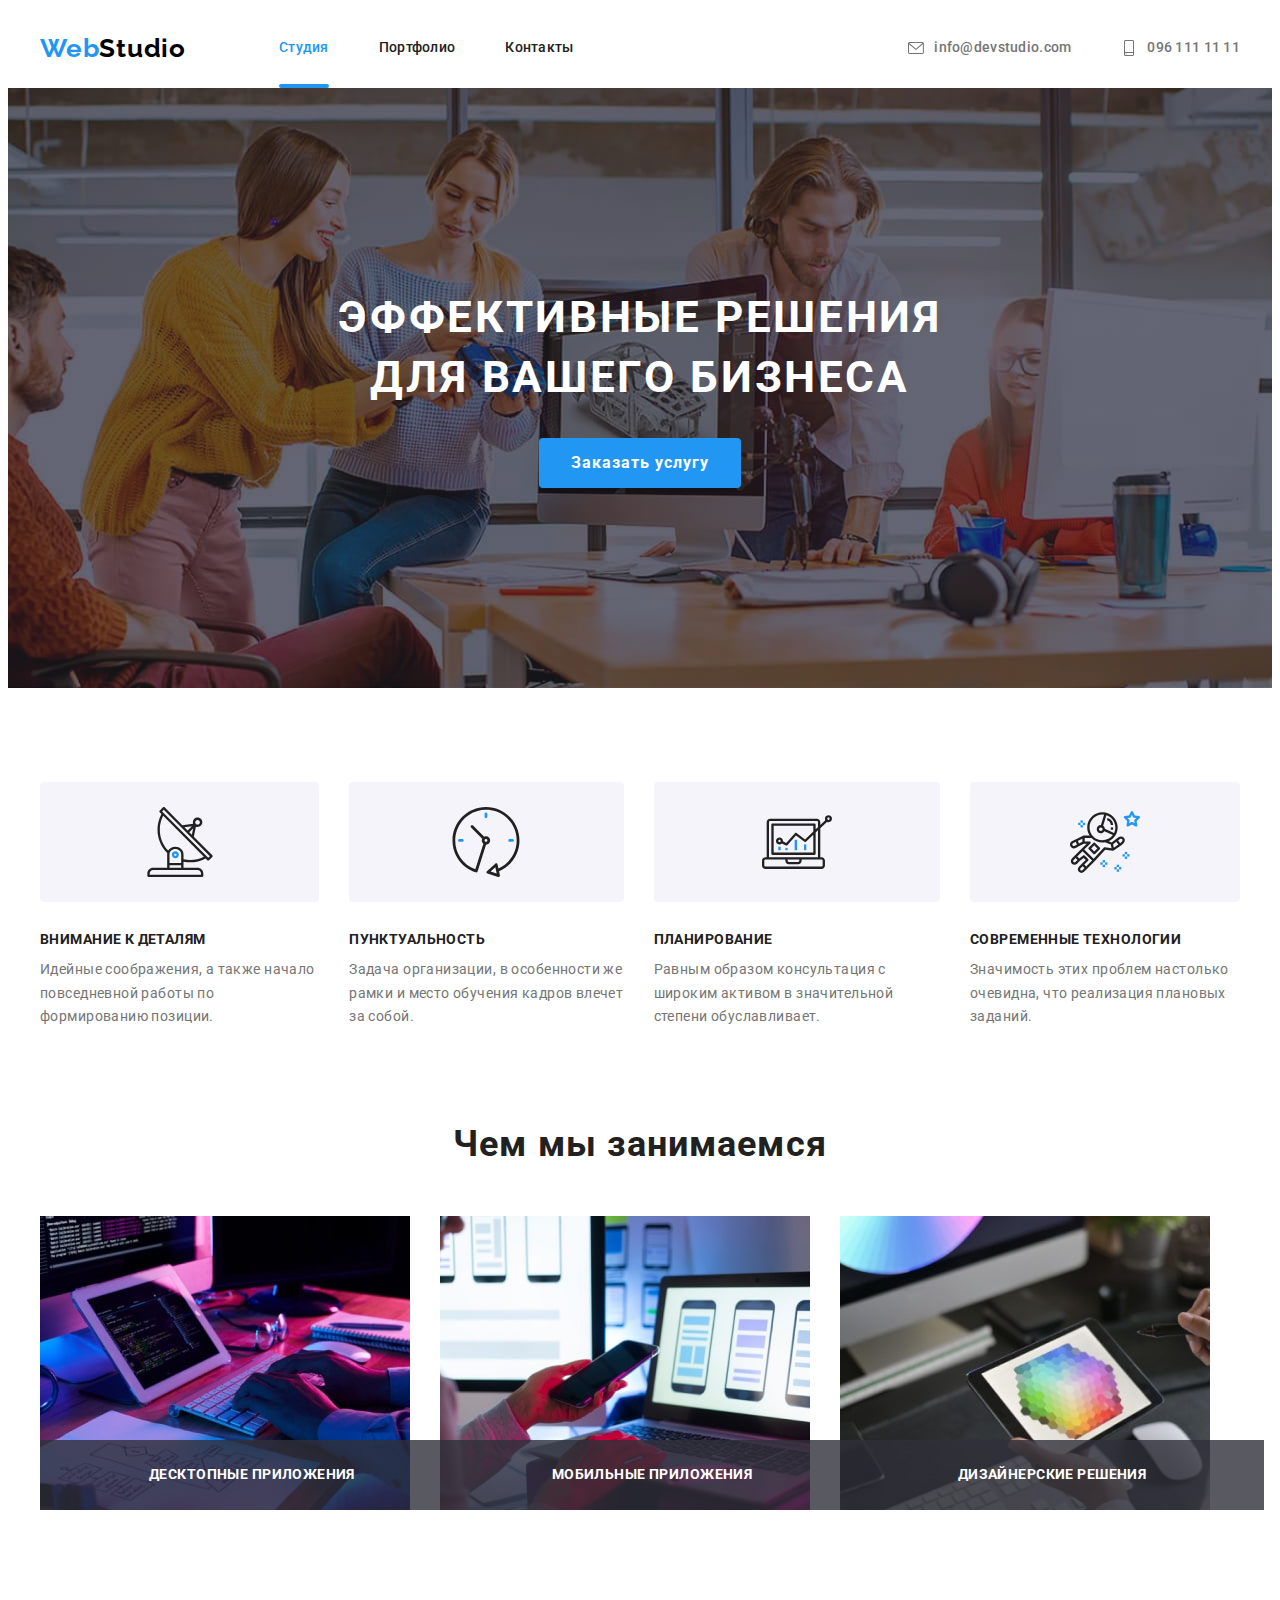
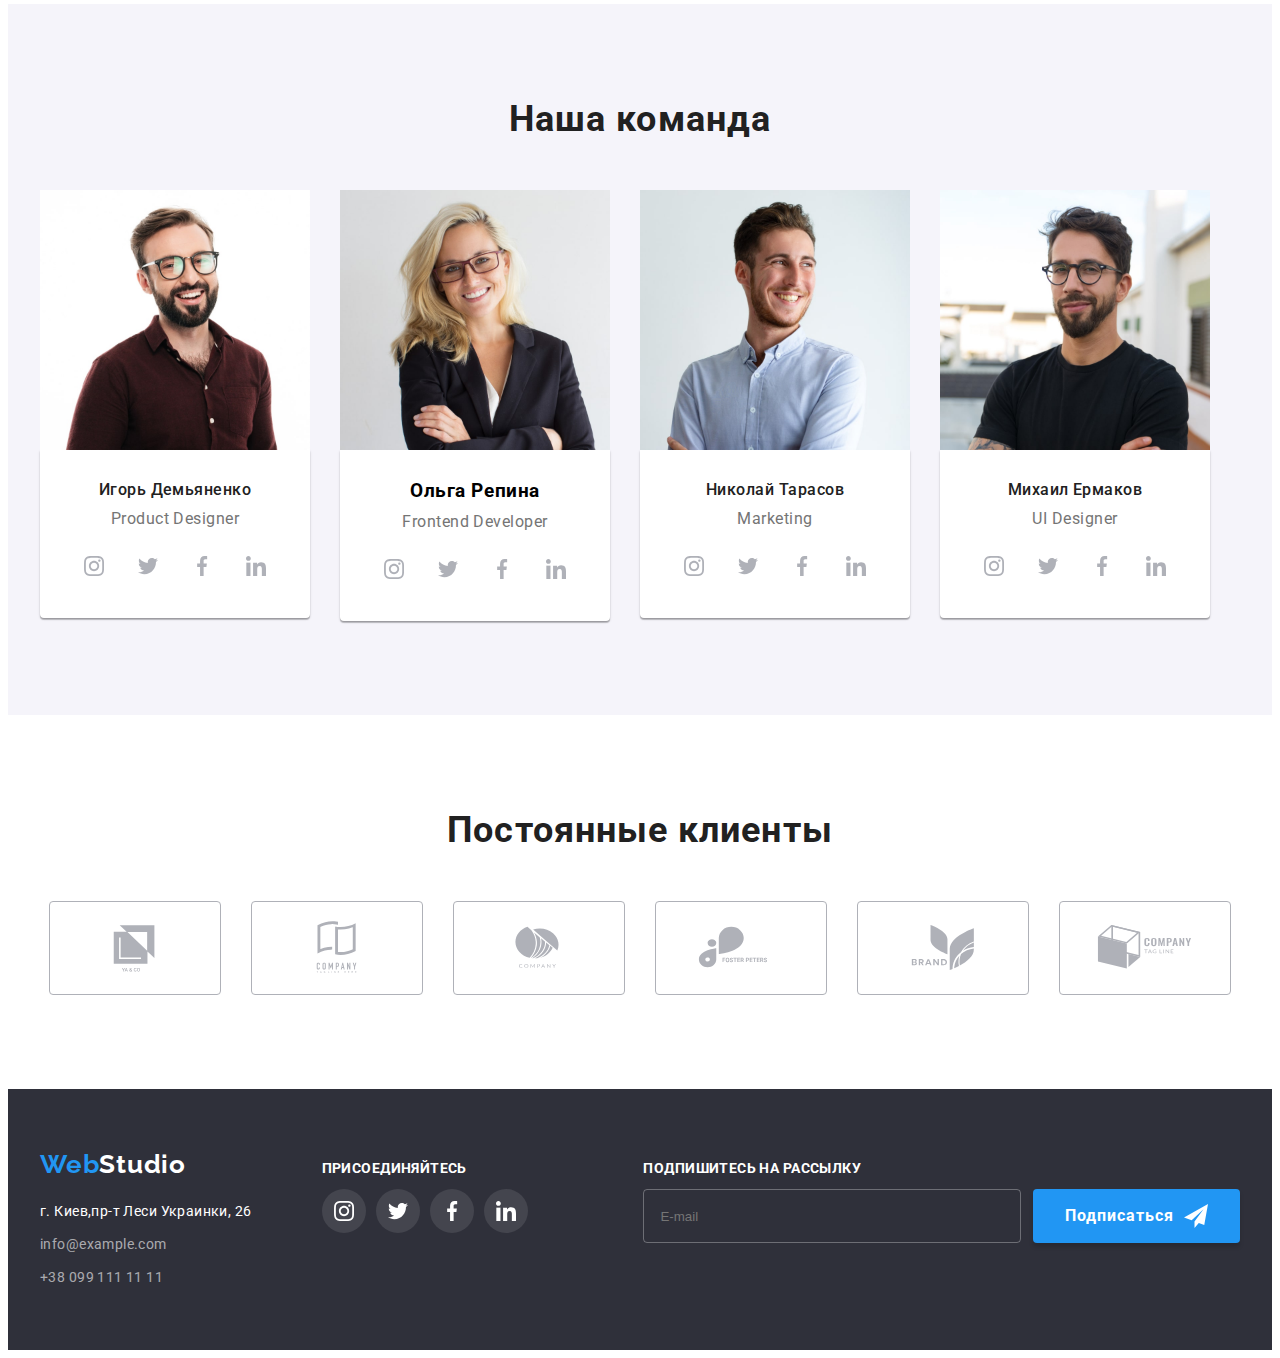
==== index.html @ 8a1fe06c "dz-07-finish" ====
<!DOCTYPE html>
<html lang="ru">

<head>
    <meta charset="UTF-8" />
    <meta http-equiv="X-UA-Compatible" content="IE=edge" />
    <meta name="viewport" content="width=device-width, initial-scale=1.0" />
    <title>Студия</title>
    <link rel="preconnect" href="https://fonts.googleapis.com">
    <link rel="preconnect" href="https://fonts.gstatic.com" crossorigin>
    <link
        href="https://fonts.googleapis.com/css2?family=Raleway:wght@700&family=Roboto:wght@400;500;700;900&display=swap"
        rel="stylesheet">
    <link rel="stylesheet" href="https://cdnjs.cloudflare.com/ajax/libs/modern-normalize/1.1.0/modern-normalize.min.css"
        integrity="sha512-wpPYUAdjBVSE4KJnH1VR1HeZfpl1ub8YT/NKx4PuQ5NmX2tKuGu6U/JRp5y+Y8XG2tV+wKQpNHVUX03MfMFn9Q=="
        crossorigin="anonymous" referrerpolicy="no-referrer" />
    <link rel="stylesheet" href="./css/styles.css">
    <link rel="stylesheet" href="./css/main.min.css">

</head>

<body>
    <header class="header">
        <div class="container header-container">
            <a class="logo link" href="WebStudio"> <span class="logo-web">Web</span><span
                    class="logo-black">Studio</span></a>
            <nav class="nav">
                <ul class="site-nav list">
                    <li class="site-nav__item"><a href="./index.html" class="site-nav__link link current">Студия</a>
                    </li>
                    <li class="site-nav__item"><a href="./portfolio.html" class="site-nav__link link">Портфолио</a></li>
                    <li class="site-nav__item"><a href="" class="site-nav__link link">Контакты</a></li>
                </ul>
            </nav>
            <ul class="header-contacts list">
                <li class="header-contact"><a class="header-contact__link link" href="mailto:info@devstudio.com">
                        <svg class="contact__icon" width="16" height="16">
                            <use href="./images/icons.svg#icon-envelope"></use>
                        </svg>info@devstudio.com
                    </a></li>
                <li class="header-contact"><a class="header-contact__link link" href="tel:+380961111111">
                        <svg class="contact__icon" width="16" height="16">
                            <use href="./images/icons.svg#icon-smartphone"></use>
                        </svg>096 111 11
                        11</a></li>
            </ul>
        </div>
    </header>
    <main>
        <section class=" main-section">
            <div class="container container-hero">
                <h1 class="main">Эффективные решения для вашего бизнеса</h1>
                <button class="primary-btn" type="button" data-modal-open>Заказать услугу</button>
            </div>
        </section>
        <section class="section special">
            <div class="container special-our">
                <h2 class="visually-hidden">Особенности</h2>
                <ul class="special-list list">
                    <li class="special-item picture-item">
                        <div class="pictures">
                            <svg class="special-icon" width="70" height="70">
                                <use href="./images/icons.svg#icon-antenna"></use>
                            </svg>
                        </div>
                        <h3 class="special-title">Внимание к деталям</h3>
                        <p class="special-text">Идейные соображения, а также начало повседневной
                            работы по формированию
                            позиции.</p>
                    </li>
                    <li class="special-item picture-item">
                        <div class="pictures">
                            <svg class="special-icon" width="70" height="70">
                                <use href="./images/icons.svg#icon-clock"></use>
                            </svg>
                        </div>
                        <h3 class="special-title">Пунктуальность</h3>
                        <p class="special-text">Задача организации, в особенности же рамки и
                            место обучения кадров
                            влечет за
                            собой.</p>
                    </li>
                    <li class="special-item picture-item">
                        <div class="pictures">
                            <svg class="special-icon" width="70" height="70">
                                <use href="./images/icons.svg#icon-diagram"></use>
                            </svg>
                        </div>
                        <h3 class="special-title">Планирование</h3>
                        <p class="special-text">Равным образом консультация с широким активом в
                            значительной степени
                            обуславливает.</p>
                    </li>
                    <li class="special-item picture-item">
                        <div class="pictures">
                            <svg class="special-icon" width="70" height="70">
                                <use href="./images/icons.svg#icon-astronaut"></use>
                            </svg>
                        </div>
                        <h3 class="special-title picture-item">Современные технологии</h3>
                        <p class="special-text">Значимость этих проблем настолько очевидна, что
                            реализация плановых
                            заданий.
                        </p>
                    </li>
                </ul>
            </div>
        </section>
        <section class="section section-work">
            <div class="container">
                <h2 class="section-title">Чем мы занимаемся</h2>
                <ul class="works list">
                    <li class="works__item">
                        <img src="./images/what-are-we-doing-1-min.jpg" alt="руки на клавиатуре" width="370">
                        <div class="works__container-work-example">
                            <h3 class="works__work-example">десктопные приложения</h3>
                        </div>
                    </li>
                    <li class="works__item">
                        <img src="./images/what-are-we-doing-2-min.jpg" alt="в руках мобильный телефон" width="370">
                        <div class="works__container-work-example">
                            <h3 class="works__work-example">мобильные приложения</h3>
                        </div>
                    </li>
                    <li class="works__item">
                        <img src="./images/what-are-we-doing-3-min.jpg" alt="в руках планшет" width="370">
                        <div class="works__container-work-example">
                            <h3 class="works__work-example">дизайнерские решения</h3>
                        </div>
                    </li>
                </ul>
            </div>
        </section>
        <section class="section team">
            <div class="container">
                <h2 class="team-title section-title">Наша команда</h2>
                <ul class="teams list">
                    <li class="teams__item"><img src="./images/img-min-1.jpg" alt="мужчина в коричневой рубашке"
                            width="270">
                        <div class="teammate">
                            <h3 class="teammate__name general-styles">Игорь Демьяненко</h3>
                            <p class="teammate__position general-styles">Product Designer</p>
                            <ul class="social-list list">
                                <li class="social-list__item">
                                    <a href="" class="social-list__link">
                                        <svg class="social-list__icon" width="20" height="20">
                                            <use href="./images/icons.svg#icon-instagram"></use>
                                        </svg>
                                    </a>
                                </li>
                                <li class="social-list__item">
                                    <a href="" class="social-list__link"><svg class="social-list__icon" width="20"
                                            height="20">
                                            <use href="./images/icons.svg#icon-twitter"></use>
                                        </svg></a>
                                </li>
                                <li class="social-list__item">
                                    <a href="" class="social-list__link"><svg class="social-list__icon" width="20"
                                            height="20">
                                            <use href="./images/icons.svg#icon-facebook"></use>
                                        </svg></a>
                                </li>
                                <li class="social-list__item">
                                    <a href="" class="social-list__link"><svg class="social-list__icon" width="20"
                                            height="20">
                                            <use href="./images/icons.svg#icon-linkedin"></use>
                                        </svg></a>
                                </li>
                            </ul>
                        </div>
                    </li>
                    <li class="teams__item">
                        <img src="./images/img-min-2.jpg" alt="женщина" width="270">
                        <div class="teammate">
                            <h3 class="teammat__name general-styles">Ольга Репина</h3>
                            <p class="teammate__position general-styles">Frontend Developer</p>
                            <ul class="social-list list">
                                <li class="social-list__item">
                                    <a href="" class="social-list__link">
                                        <svg class="social-list__icon" width="20" height="20">
                                            <use href="./images/icons.svg#icon-instagram"></use>
                                        </svg>
                                    </a>
                                </li>
                                <li class=" social-list__item">
                                    <a href="" class="social-list__link"><svg class="social-list__icon" width="20"
                                            height="20">
                                            <use href="./images/icons.svg#icon-twitter"></use>
                                        </svg></a>
                                </li>
                                <li class="social-list__item">
                                    <a href="" class="social-list__link"><svg class="social-list__icon" width="20"
                                            height="20">
                                            <use href="./images/icons.svg#icon-facebook"></use>
                                        </svg></a>
                                </li>
                                <li class="social-list__item">
                                    <a href="" class="social-list__link"><svg class="social-list__icon" width="20"
                                            height="20">
                                            <use href="./images/icons.svg#icon-linkedin"></use>
                                        </svg></a>
                                </li>
                            </ul>
                        </div>
                    </li>
                    <li class="teams__item">
                        <img src="./images/img-min-3.jpg" alt="мужчина в коричневой рубашке" width="270">
                        <div class="teammate">
                            <h3 class="teammate__name general-styles">Николай Тарасов</h3>
                            <p class="teammate__position general-styles">Marketing</p>
                            <ul class="social-list list">
                                <li class="social-list__item">
                                    <a href="" class="social-list__link">
                                        <svg class="social-list__icon" width="20" height="20">
                                            <use href="./images/icons.svg#icon-instagram"></use>
                                        </svg>
                                    </a>
                                </li>
                                <li class=" social-list__item">
                                    <a href="" class="social-list__link"><svg class="social-list__icon" width="20"
                                            height="20">
                                            <use href="./images/icons.svg#icon-twitter"></use>
                                        </svg></a>
                                </li>
                                <li class="social-list__item">
                                    <a href="" class="social-list__link"><svg class="social-list__icon" width="20"
                                            height="20">
                                            <use href="./images/icons.svg#icon-facebook"></use>
                                        </svg></a>
                                </li>
                                <li class="social-list__item">
                                    <a href="" class="social-list__link"><svg class="social-list__icon" width="20"
                                            height="20">
                                            <use href="./images/icons.svg#icon-linkedin"></use>
                                        </svg></a>
                                </li>
                            </ul>
                        </div>
                    </li>
                    <li class="teams__item">
                        <img src="./images/img-min-4.jpg" alt="мужчина в коричневой рубашке" width="270">
                        <div class="teammate">
                            <h3 class="teammate__name general-styles">Михаил Ермаков</h3>
                            <p class="teammate__position general-styles">UI Designer</p>
                            <ul class="social-list list">
                                <li class="social-list__item">
                                    <a href="" class="social-list__link">
                                        <svg class="social-list__icon" width="20" height="20">
                                            <use href="./images/icons.svg#icon-instagram"></use>
                                        </svg>
                                    </a>
                                </li>
                                <li class=" social-list__item">
                                    <a href="" class="social-list__link"><svg class="social-list__icon" width="20"
                                            height="20">
                                            <use href="./images/icons.svg#icon-twitter"></use>
                                        </svg></a>
                                </li>
                                <li class="social-list__item">
                                    <a href="" class="social-list__link"><svg class="social-list__icon" width="20"
                                            height="20">
                                            <use href="./images/icons.svg#icon-facebook"></use>
                                        </svg></a>
                                </li>
                                <li class="social-list__item">
                                    <a href="" class="social-list__link"><svg class="social-list__icon" width="20"
                                            height="20">
                                            <use href="./images/icons.svg#icon-linkedin"></use>
                                        </svg></a>
                                </li>
                            </ul>
                        </div>
                    </li>
                </ul>
            </div>
        </section>
        <section class="section clients">
            <div class="container">
                <h2 class="clients-title section-title">Постоянные клиенты</h2>
                <ul class="clients list">
                    <li class="client wrapp">
                        <a href="" class="client__link"><svg class="client__icon" width="106" height="60">
                                <use href="./images/icons.svg#icon-Logo-1"></use>
                            </svg></a>
                    </li>
                    <li class="client wrapp">
                        <a href="" class="client__link"><svg class="client__icon" width="106" height="60">
                                <use href="./images/icons.svg#icon-Logo-2"></use>
                            </svg></a>
                    </li>
                    <li class="client wrapp">
                        <a href="" class="client__link"><svg class="client__icon" width="106" height="60">
                                <use href="./images/icons.svg#icon-Logo-3"></use>
                            </svg></a>
                    </li>
                    <li class="client wrapp">
                        <a href="" class="client__link"><svg class="client__icon" width="106" height="60">
                                <use href="./images/icons.svg#icon-Logo-4"></use>
                            </svg></a>
                    </li>
                    <li class="client wrapp">
                        <a href="" class="client__link"><svg class="client__icon" width="106" height="60">
                                <use href="./images/icons.svg#icon-Logo-5"></use>
                            </svg></a>
                    </li>
                    <li class="client wrapp">
                        <a href="" class="client__link"><svg class="client__icon" width="106" height="60">
                                <use href="./images/icons.svg#icon-Logo-6"></use>
                            </svg></a>
                    </li>
                </ul>
    </main>
    <footer class="footer-section">
        <div class="container container-logo-icons">
            <div class="container-footer">
                <a class="logo link" href="WebStudio"><span class="logo-web">Web</span><span
                        class="logo-white">Studio</span></a>
                <address class="address">
                    <ul class="contacts list">
                        <li class="contact__item box">
                            <a class="contact__map link footer-styles" href="https://goo.gl/maps/kV6BVvsJmheGVxGN6"
                                target="_blank" rel="noopener noreferrer">г.
                                Киев,пр-т Леси Украинки, 26
                            </a>
                        </li>
                        <li class="contact__item box">
                            <a class="contact__link link footer-styles"
                                href="mailto:info@example.com">info@example.com</a>
                        </li>
                        <li class="contact__item box">
                            <a class="contact__link link footer-styles" href="tel:+380991111111">+38 099 111 11 11</a>
                        </li>
                    </ul>
            </div>
            </address>
            <div class="container-join">
                <h3 class="footer-title">ПРИСОЕДИНЯЙТЕСЬ</h3>
                <ul class="join list">
                    <li class="social-white join-wrapp">
                        <a href="" class="social-white__link">
                            <svg class="social-white__icon" width="20" height="20">
                                <use href="./images/icons.svg#icon-instagram-2"></use>
                            </svg>
                        </a>
                    </li>
                    <li class="social-white join-wrapp">
                        <a href="" class="social-white__link">
                            <svg class="social-white__icon" width="20" height="20">
                                <use href="./images/icons.svg#icon-twitter-2"></use>
                            </svg></a>
                    </li>
                    <li class="social-white join-wrapp">
                        <a href="" class="social-white__link">
                            <svg class="social-white__icon" width="20" height="20">
                                <use href="./images/icons.svg#icon-facebook-2"></use>
                            </svg></a>
                    </li>
                    <li class="social-white join-wrapp">
                        <a href="" class="social-white__link">
                            <svg class="social-white__icon" width="20" height="20">
                                <use href="./images/icons.svg#icon-linkedin-2"></use>
                            </svg></a>
                    </li>
                </ul>
            </div>
            <div class="mailing-container">
                <h3 class="footer-title">Подпишитесь на рассылку</h3>
                <form action="#" class="mailing-form">
                    <input type="text" name="mailing-email" class="mailing-form__input" id="mailing-email"
                        placeholder="E-mail" />
                    <button class="primary-btn mailing-form__btn" type="submit">Подписаться<svg
                            class="mailing-form__send" width="24" height="24">
                            <use href="./images/icons.svg#icon-send"></use>
                        </svg>
                    </button>
                </form>
            </div>
        </div>
        </div>
    </footer>
    <div class="backdrop is-hidden" data-modal>
        <div class="modal">
            <button type="button" class="modal-close" data-modal-close>
                <svg class="close-icon" width="18" height="18">
                    <use href="./images/icons.svg#icon-close"></use>
                </svg>
            </button>
            <p class="modal-title">Оставьте свои данные, мы вам перезвоним</p>
            <form action="#" class="modal-form">
                <div class="form-field">
                    <label for="user-name" class="modal-form__input-text">Имя</label>
                    <div class="input-wrap current">
                        <input type="text" name="user-name" class="modal-form__input" id="user-name" />
                        <svg class="input-icon" width="18" height="18">
                            <use href="./images/icons.svg#icon-person-black"></use>
                        </svg>
                        <svg class="input-icon" width="0" height="16">
                            <use href="./images/icons.svg#icon-cursor"></use>
                        </svg>
                    </div>
                </div>
                <div class="form-field">
                    <label for="user-tel" class="modal-form__input-text">Телефон</label>
                    <div class="input-wrap">
                        <input type="text" name="user-tel" class="modal-form__input" id="user-tel" />
                        <svg class="input-icon" width="18" height="18">
                            <use href="./images/icons.svg#icon-phone-black"></use>
                        </svg>
                    </div>
                </div>
                <div class="form-field">
                    <label for="user-email" class="modal-form__input-text">Почта</label>
                    <div class="input-wrap">
                        <input type="text" name="user-email" class="modal-form__input" id="user-email" />
                        <svg class="input-icon" width="18" height="18">
                            <use href="./images/icons.svg#icon-email-black"></use>
                        </svg>
                    </div>
                </div>
                <div class="form-field-textarea">
                    <label for="user-text" class="modal-form__input-text">Комментарий</label>
                    <textarea name="" id="user-text" class="modal-text" placeholder="Введите текст"></textarea>
                </div>

                <div class="checkbox-field">
                    <input type="checkbox" name="policy" id="modal-check" class="modal-check visually-hidden">
                    <label for="modal-check" class="modal-check__text">
                        <span><svg class="icon-check" width="16" height="15">
                                <use href="./images/icons.svg#icon-check"></use>
                            </svg>
                        </span>Соглашаюсь с рассылкой и
                        принимаю <a href="index.html" class="check-link">&nbsp;Условия договора</a></label>
                </div>
                <button class="primary-btn" type="submit">Отправить</button>
            </form>
        </div>
    </div>
    <script src="./js/modal.js"></script>
</body>

</html>
---- css/main.min.css ----
:root{--primary-text-color: #000000;--secondary-text-color: #ffffff;--primary-shade-text-color: #212121;--primary-shade-2-text-color: #757575;--secondary-shade-text-color: rgba(255, 255, 255, 0.6);--accent-color: #2196f3;--primary-bgr-color: #ffffff;--secondary-bgr-color: #2f303a;--bgr-accent-color: rgba(33, 150, 243, 0.9);--footer-social-bgr-color: rgba(255, 255, 255, 0.1);--secondary-shade-bgr-color: #f5f4fa;--border-header-color: #ececec;--border-portfolio-item-color: #eeeeee;--border-clients-color: #afb1b8;--transition-cubic: 250ms cubic-bezier(0.4, 0, 0.2, 1)}.general-styles{line-height:1.19;text-align:center;letter-spacing:0.03em}.footer-styles{font-style:normal;font-weight:400;font-size:14px;line-height:1.71;letter-spacing:0.03em}.section-title{font-weight:700;font-size:36px;line-height:1.17;letter-spacing:0.03em;text-align:center;margin-bottom:50px;color:var(--primary-shade-text-color)}.footer-title{font-size:14px;line-height:1.14;letter-spacing:0.03em;text-transform:uppercase;color:var(--secondary-text-color);margin-bottom:12px}.visually-hidden{position:absolute;white-space:nowrap;width:1px;height:1px;overflow:hidden;border:0;padding:0;clip:rect(0 0 0 0);clip-path:inset(50%);margin:-1px}.is-hidden{visibility:hidden;opacity:0;pointer-events:none}body{font-family:'Roboto', sans-serif;color:var(--primary-text-color);background-color:var(--primary-bgr-color)}p,h1,h2,h3,h4,h5,h6{margin:0}ul{margin:0;padding:0}img{display:block;max-width:100%;height:auto}.section{padding:94px 0}.container{width:1200px;padding:0 15px;margin:0 auto}.list{list-style:none}.link{text-decoration:none}.primary-btn{cursor:pointer;font-family:inherit;font-weight:700;font-size:16px;line-height:1.87;letter-spacing:0.06em;color:var(--secondary-text-color);background-color:var(--accent-color);display:block;margin:0 auto;transition:background-color var(--transition-cubic)}.primary-btn:focus,.primary-btn:hover{background-color:var(--accent-color)}.primary-btn{min-width:200px;min-height:50px;padding:10px 32px;border:none;box-shadow:0px 4px 4px rgba(0,0,0,0.15);border-radius:4px}.secondary-btn{cursor:pointer;font-family:inherit;font-weight:500;font-size:16px;line-height:1.62;letter-spacing:0.03em;color:var(--primary-shade-text-color);background-color:var(--secondary-shade-bgr-color);border-radius:4px;padding:6px 22px;border:none;transition:background-color var(--transition-cubic),color var(--transition-cubic)}.secondary-btn:hover,.secondary-btn:focus{color:var(--secondary-text-color);background-color:var(--accent-color);box-shadow:0px 3px 1px rgba(0,0,0,0.1),0px 1px 2px rgba(0,0,0,0.08),0px 2px 2px rgba(0,0,0,0.12)}.logo{font-family:Raleway;font-style:normal;font-weight:700;font-size:26px;line-height:1.19;letter-spacing:0.03em}.logo-web{color:var(--accent-color)}.logo-black{color:var(--primary-text-color)}.logo-white{color:var(--secondary-text-color)}.container-logo-icons{display:flex;align-items:baseline}.nav{margin-left:93px}.site-nav{display:flex;align-items:center}.site-nav__item:not(:last-child){margin-right:50px}.site-nav__link{font-weight:500;font-size:14px;line-height:1.14;letter-spacing:0.02em;color:var(--primary-shade-text-color);padding:32px 0;display:block;transition:color var(--transition-cubic);position:relative}.site-nav__link.current::after{content:'';position:absolute;left:0;bottom:0;display:block;width:100%;height:4px;border-radius:10px;background-color:var(--accent-color)}.current{color:var(--accent-color)}.site-nav__link:hover,.site-nav__link:focus{color:var(--accent-color)}.header-container{display:flex;align-items:center}.header-contacts{display:flex;align-items:center;margin-left:auto}.header-portfolio{border:1px solid var(--border-header-color)}.header-contact:not(:last-child){margin-right:50px}.header-contact__link{font-family:Roboto;font-style:normal;font-weight:500;font-size:14px;line-height:1.14;letter-spacing:0.02em;color:var(--primary-shade-2-text-color);padding:32px 0;transition:color var(--transition-cubic)}.header-contact__link{display:flex;align-items:center;justify-content:center}.header-contact__link:hover,.header-contact__link:focus{color:var(--accent-color)}.contact__icon{margin-right:10px}.contact__icon{fill:currentColor}.main-section{font-weight:900;font-size:44px;line-height:1.36;text-align:center;letter-spacing:0.06em;text-transform:uppercase;color:var(--secondary-text-color);background-color:var(--secondary-bgr-color);background-size:cover;background-image:linear-gradient(rgba(47,48,58,0.4), rgba(47,48,58,0.4)),url(../images/hero-bg.jpg);background-repeat:no-repeat;background-position:center;padding:200px 0}.main{font-size:44px;max-width:696px;margin:0 auto 30px}.pictures{display:flex;justify-content:center;background-color:var(--secondary-shade-bgr-color);padding:25px 100px;margin-bottom:30px;border-radius:4px}.pictures+.pictures{margin-left:30px}.special{padding-bottom:47px}.special-list{display:flex}.special-item{margin-right:30px}.special-item:last-child{margin-right:0}.special-title{font-weight:700;font-size:14px;line-height:1.14;letter-spacing:0.03em;text-transform:uppercase;color:var(--primary-shade-text-color);margin-bottom:10px}.special-text{font-weight:400;font-size:14px;line-height:1.71;letter-spacing:0.03em;color:var(--primary-shade-2-text-color)}.works__item{position:relative}.works__container-work-example{background:rgba(47,48,58,0.8);width:100%;position:absolute;padding:27px;text-align:center;left:0;bottom:0}.works__work-example{font-weight:bold;font-size:14px;line-height:1.14;text-align:center;letter-spacing:0.03em;text-transform:uppercase;color:var(--secondary-text-color)}.section-work{padding-top:47px}.works{display:flex}.works__item:not(:last-child){margin-right:30px}.team{background-color:var(--secondary-shade-bgr-color)}.teams{display:flex}.teams__item:not(:last-child){margin-right:30px}.teammate{padding:30px 0;background:var(--primary-bgr-color);box-shadow:0px 1px 3px rgba(0,0,0,0.12),0px 1px 1px rgba(0,0,0,0.14),0px 2px 1px rgba(0,0,0,0.2);border-radius:0px 0px 4px 4px}.teammate__name{font-style:normal;font-weight:500;font-size:16px;color:var(--primary-shade-text-color)}.teammate__position{margin-top:10px;margin-bottom:16px;font-weight:400;font-size:16px;color:var(--primary-shade-2-text-color)}.social-list{display:flex;justify-content:center}.social-list__item{width:44px;height:44px}.social-list__item+.social-list__item{margin-left:10px}.social-list__link{width:100%;height:100%;border-radius:50%;display:flex;align-items:center;justify-content:center;transition:background-color var(--transition-cubic)}.social-list__link:hover,.social-list__link:focus{background-color:var(--accent-color)}.social-list__link:hover .social-list__icon,.social-list__link:focus .social-list__icon{fill:var(--secondary-text-color)}.social-list__icon{fill:var(--border-clients-color);transition:fill var(--transition-cubic)}.join{display:flex;padding:0}.join-wrapp+.join-wrapp{margin-left:10px}.social-white__link{border-radius:50%;display:flex;align-items:center;justify-content:center;width:44px;height:44px;background-color:var(--footer-social-bgr-color);transition:background-color var(--transition-cubic)}.social-white__link:hover,.social-white__link:focus{background-color:var(--accent-color)}.clients{display:flex;justify-content:center;align-items:center}.wrapp+.wrapp{margin-left:30px}.client__link{display:flex;justify-content:center;align-items:center;width:170px;height:92px;border:1px solid var(--border-clients-color);border-radius:4px;color:#afb1b8;transition:border var(--transition-cubic),color var(--transition-cubic)}.client__link:hover,.client__link:focus{border-color:var(--accent-color)}.client__link:hover,.client__link:focus{color:var(--accent-color)}.client__icon{fill:currentColor}.address{margin-top:20px}.contacts{display:block}.contact__map{color:var(--secondary-text-color);transition:color var(--transition-cubic)}.contact__map:hover,.contact__map:focus{color:var(--accent-color)}.footer-section{padding:60px 0;background-color:var(--secondary-bgr-color)}.contact__link{color:var(--secondary-shade-text-color);transition:color var(--transition-cubic)}.contact__link:hover,.contact__link:focus{color:var(--accent-color)}.box:not(:last-child){margin-bottom:9px}.container-join{justify-content:flex-start;margin-left:70px;margin-top:12px}.mailing-container{margin-left:auto;margin-top:12px}.mailing-form{display:flex}.mailing-form__input{margin-right:12px;border-radius:4px;padding-left:16px;background-color:transparent;transition:border-color var(--transition-cubic);width:358px;min-height:50px;border:1px solid rgba(255,255,255,0.3)}.E-mail{font-weight:normal;font-size:16px;line-height:1.25;display:flex;align-items:center;letter-spacing:0.03em;color:var(--secondary-shade-text-color)}.mailing-form__btn{align-items:center;display:inline-flex}.mailing-form__send{background-repeat:no-repeat;background-position:center;background-size:cover;margin-left:10px}.filter-wrapp{margin-bottom:50px}.filter-wrapp{display:flex;justify-content:center}.filter__item-btn:not(:last-child){margin-right:8px}.filter__item-btn{margin-right:8px}.portfolio-title{font-style:normal;font-weight:500;font-size:18px;line-height:2;letter-spacing:0.06em;color:var(--primary-shade-text-color)}.portfolio-text{font-size:16px;line-height:1.87;letter-spacing:0.03em;color:var(--primary-shade-2-text-color)}.portfolio-list{display:flex;flex-wrap:wrap}.portfolio-item:hover,.portfolio-item:focus{box-shadow:0px 1px 1px rgba(0,0,0,0.12),0px 4px 4px rgba(0,0,0,0.06),1px 4px 6px rgba(0,0,0,0.16)}.portfolio-item:hover .portfolio-text-invisible{transform:translateY(0)}.portfolio-item{border:1px solid var(--border-portfolio-item-color);transition:box-shadow var(--transition-cubic)}.portfolio-item{flex-basis:calc((100% - 60px) / 3)}.portfolio-item:not(:nth-child(3n)){margin-right:30px}.portfolio-item:not(:nth-child(-n+3)){margin-top:30px}.type-work{padding:20px 24px}.portfolio-item-wrap{position:relative;overflow:hidden}.portfolio-text-invisible{font-style:normal;font-weight:normal;font-size:18px;line-height:1.56;letter-spacing:0.03em;color:var(--secondary-text-color);background-color:var(--bgr-accent-color);position:absolute;top:0;left:0;padding:63px 24px;height:101%;transform:translateY(100%);transition:transform 250ms}.backdrop{display:flex;justify-content:center;align-items:center;width:100vw;height:100vh;background-color:rgba(0,0,0,0.2);position:fixed;top:0;left:0;transition:opacity 250ms, visibility 250ms}.backdrop.is-hidden .modal{transform:scale(0.7)}.modal{width:528px;min-height:581px;padding:40px;background-color:var(--primary-bgr-color);border-radius:5px;position:absolute;transform:scale(1);transition:transform var(--transition-cubic)}.modal-close{cursor:pointer;position:absolute;top:8px;right:8px;width:30px;height:30px;background-color:transparent;background:#ffffff;border:1px solid rgba(0,0,0,0.1);border-radius:50%;display:flex;align-items:center;justify-content:center}.close-icon:hover,.close-icon:focus{fill:var(--accent-color);transition:fill var(--transition-cubic)}.modal-title{font-weight:bold;font-size:20px;line-height:1.15;text-align:center;letter-spacing:0.03em;color:var(--primary-shade-text-color);margin-bottom:12px}.form-field{margin-bottom:10px}.modal-form__input-text{font-weight:normal;font-size:12px;line-height:1.17;letter-spacing:0.01em;color:var(--primary-shade-2-text-color);background-color:transparent;margin-bottom:4px;display:block}.form-field-textarea{margin-bottom:20px;display:flex;flex-direction:column}.input-wrap{position:relative}.modal-form__input{width:100%;height:40px;border:1px solid rgba(33,33,33,0.2);border-radius:4px;outline:none;padding-left:42px;background-color:transparent;color:var(--primary-text-color);transition:border-color var(--transition-cubic)}.modal-form__input:focus+.input-icon{fill:var(--accent-color)}.modal-form__input:focus{border-color:var(--accent-color)}.input-icon{position:absolute;margin-left:12px;top:50%;transform:translateY(-50%);left:0;transition:fill var(--transition-cubic)}.modal-text{width:448px;height:120px;border:1px solid rgba(33,33,33,0.2);border-radius:4px;outline:none;padding:12px 16px;resize:none}.modal-text:focus{border-color:var(--accent-color)}.modal-text::placeholder{font-weight:normal;font-size:12px;line-height:14px;letter-spacing:0.01em;color:rgba(117,117,117,0.5)}.checkbox-field{cursor:pointer;margin-bottom:30px}.modal-check__text{font-weight:normal;font-size:14px;line-height:1.71;letter-spacing:0.03em;color:var(--primary-shade-2-text-color);display:flex;align-items:center}.modal-check__text span{width:16px;height:15px;border:2px solid #212121;margin-right:8px;border-radius:2px;display:flex;align-items:center;justify-content:center}.icon-check{fill:#ffffff}.check-link{text-decoration-skip-ink:none;color:var(--accent-color)}.modal-check:checked+.modal-check__text span{background-color:var(--accent-color);border:none}
/*# sourceMappingURL=main.min.css.map */
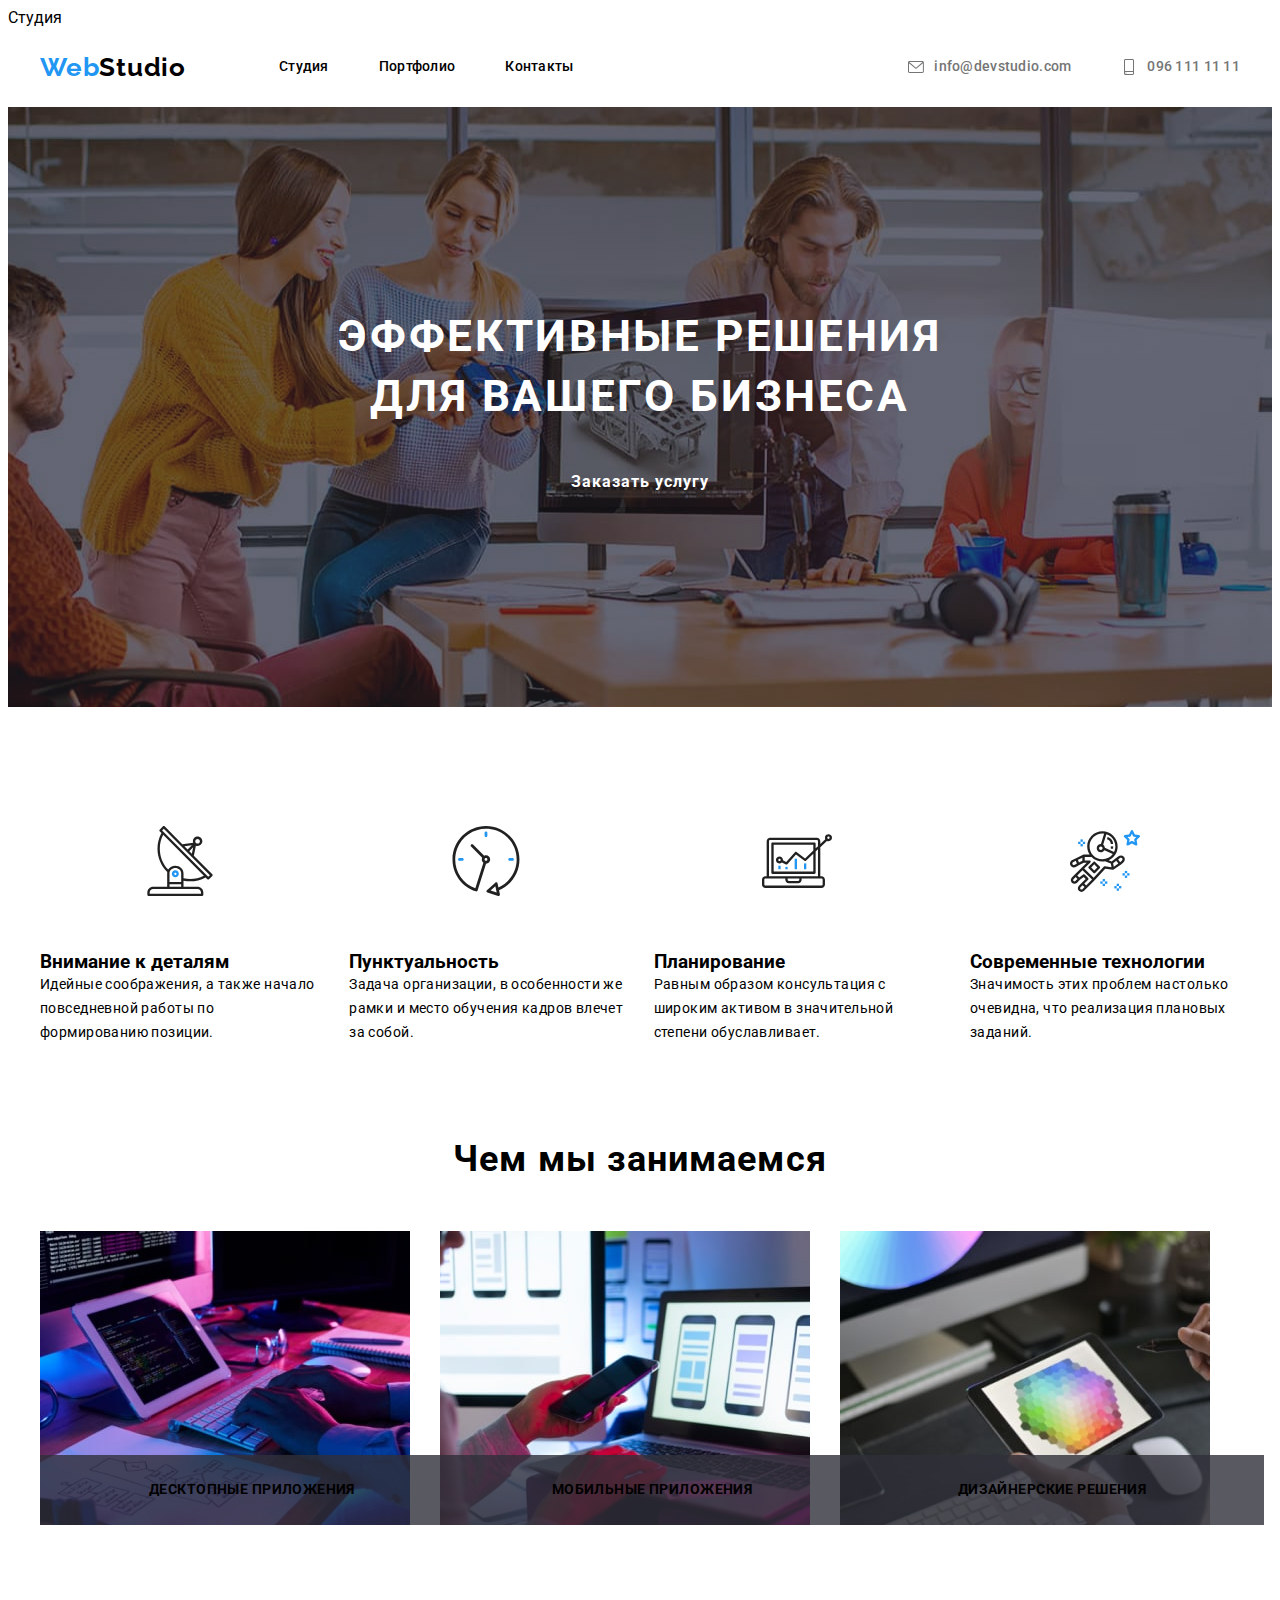
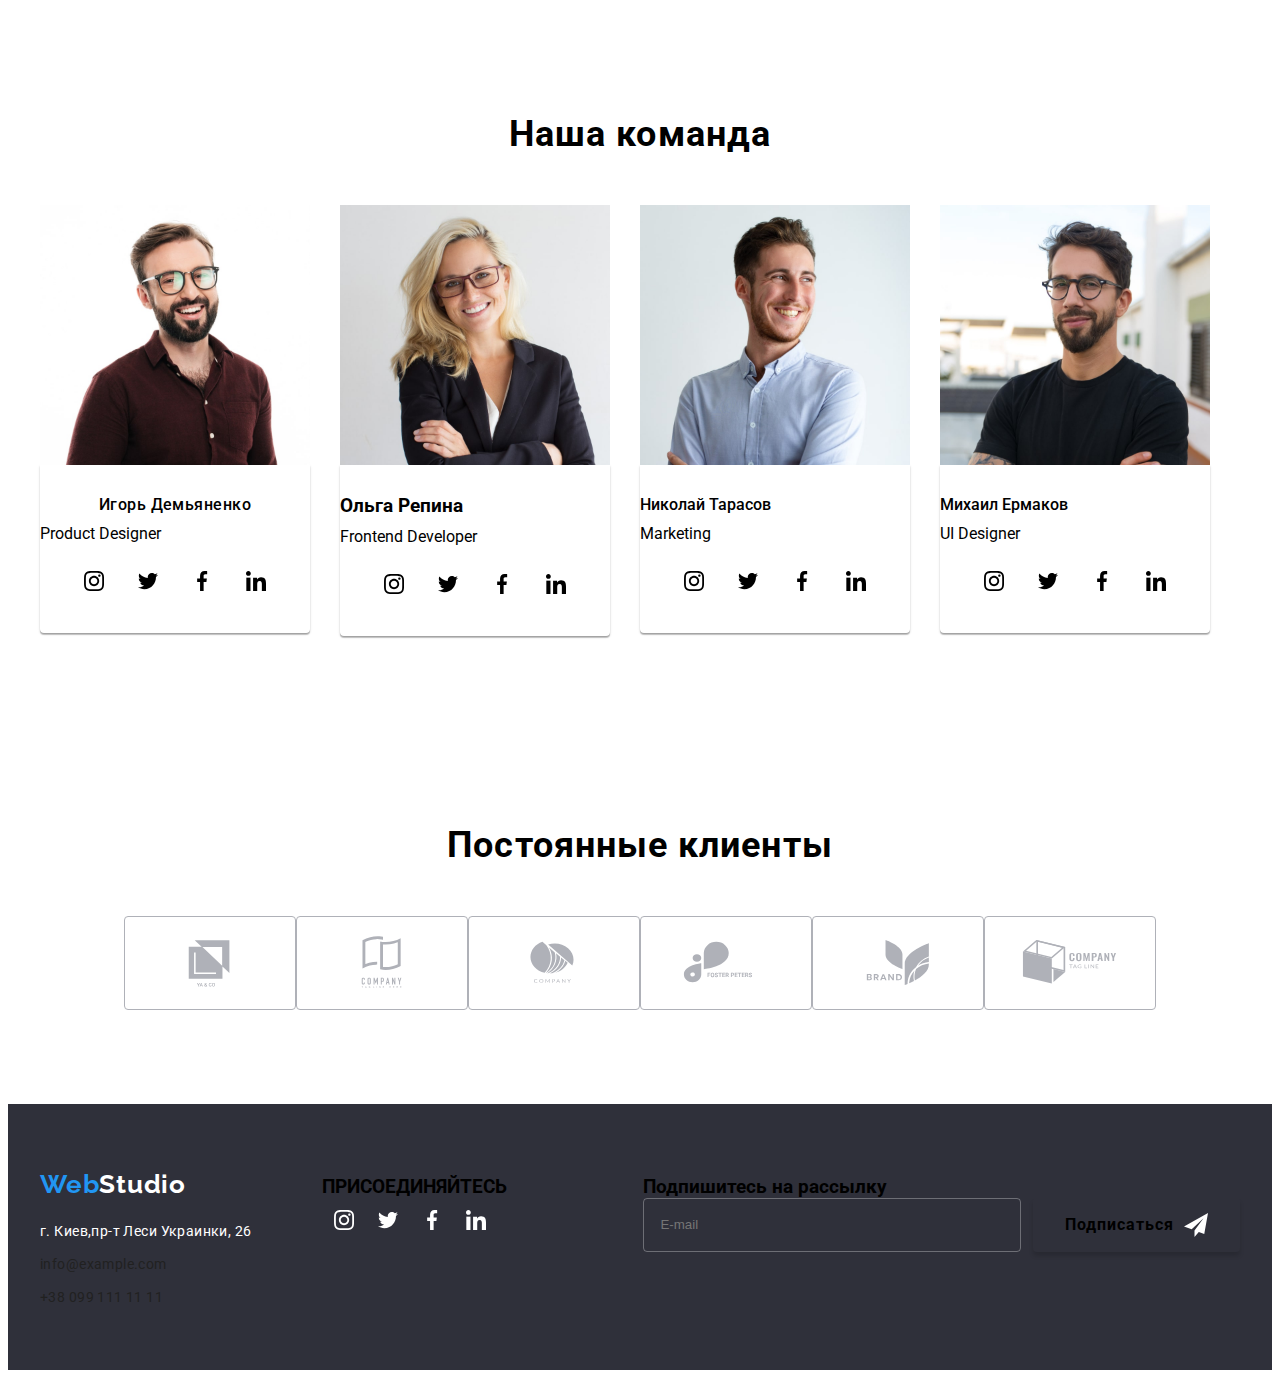
==== commit 8b888d48: "dz-07-part-2" ====
--- a/index.html
+++ b/index.html
@@ -5,7 +5,7 @@
     <meta charset="UTF-8" />
     <meta http-equiv="X-UA-Compatible" content="IE=edge" />
     <meta name="viewport" content="width=device-width, initial-scale=1.0" />
-    <title>Студия</title>
+    <main__title>Студия</main__title>
     <link rel="preconnect" href="https://fonts.googleapis.com">
     <link rel="preconnect" href="https://fonts.gstatic.com" crossorigin>
     <link
@@ -22,8 +22,8 @@
 <body>
     <header class="header">
         <div class="container header-container">
-            <a class="logo link" href="WebStudio"> <span class="logo-web">Web</span><span
-                    class="logo-black">Studio</span></a>
+            <a class="logo logo--black link" href="WebStudio"><span class="logo__web">Web</span><span
+                    class>Studio</span></a>
             <nav class="nav">
                 <ul class="site-nav list">
                     <li class="site-nav__item"><a href="./index.html" class="site-nav__link link current">Студия</a>
@@ -47,9 +47,9 @@
         </div>
     </header>
     <main>
-        <section class=" main-section">
+        <section class="main-section">
             <div class="container container-hero">
-                <h1 class="main">Эффективные решения для вашего бизнеса</h1>
+                <h1 class="hero-title">Эффективные решения для вашего бизнеса</h1>
                 <button class="primary-btn" type="button" data-modal-open>Заказать услугу</button>
             </div>
         </section>
@@ -63,7 +63,7 @@
                                 <use href="./images/icons.svg#icon-antenna"></use>
                             </svg>
                         </div>
-                        <h3 class="special-title">Внимание к деталям</h3>
+                        <h3 class="special-main__title">Внимание к деталям</h3>
                         <p class="special-text">Идейные соображения, а также начало повседневной
                             работы по формированию
                             позиции.</p>
@@ -74,7 +74,7 @@
                                 <use href="./images/icons.svg#icon-clock"></use>
                             </svg>
                         </div>
-                        <h3 class="special-title">Пунктуальность</h3>
+                        <h3 class="special-main__title">Пунктуальность</h3>
                         <p class="special-text">Задача организации, в особенности же рамки и
                             место обучения кадров
                             влечет за
@@ -86,7 +86,7 @@
                                 <use href="./images/icons.svg#icon-diagram"></use>
                             </svg>
                         </div>
-                        <h3 class="special-title">Планирование</h3>
+                        <h3 class="special-main__title">Планирование</h3>
                         <p class="special-text">Равным образом консультация с широким активом в
                             значительной степени
                             обуславливает.</p>
@@ -97,7 +97,7 @@
                                 <use href="./images/icons.svg#icon-astronaut"></use>
                             </svg>
                         </div>
-                        <h3 class="special-title picture-item">Современные технологии</h3>
+                        <h3 class="special-main__title picture-item">Современные технологии</h3>
                         <p class="special-text">Значимость этих проблем настолько очевидна, что
                             реализация плановых
                             заданий.
@@ -108,7 +108,7 @@
         </section>
         <section class="section section-work">
             <div class="container">
-                <h2 class="section-title">Чем мы занимаемся</h2>
+                <h2 class="main__title">Чем мы занимаемся</h2>
                 <ul class="works list">
                     <li class="works__item">
                         <img src="./images/what-are-we-doing-1-min.jpg" alt="руки на клавиатуре" width="370">
@@ -133,13 +133,13 @@
         </section>
         <section class="section team">
             <div class="container">
-                <h2 class="team-title section-title">Наша команда</h2>
+                <h2 class="team-main__title main__title">Наша команда</h2>
                 <ul class="teams list">
                     <li class="teams__item"><img src="./images/img-min-1.jpg" alt="мужчина в коричневой рубашке"
                             width="270">
                         <div class="teammate">
-                            <h3 class="teammate__name general-styles">Игорь Демьяненко</h3>
-                            <p class="teammate__position general-styles">Product Designer</p>
+                            <h3 class="teammate__name teammate__styles">Игорь Демьяненко</h3>
+                            <p class="teammate__position teammate-styles">Product Designer</p>
                             <ul class="social-list list">
                                 <li class="social-list__item">
                                     <a href="" class="social-list__link">
@@ -172,8 +172,8 @@
                     <li class="teams__item">
                         <img src="./images/img-min-2.jpg" alt="женщина" width="270">
                         <div class="teammate">
-                            <h3 class="teammat__name general-styles">Ольга Репина</h3>
-                            <p class="teammate__position general-styles">Frontend Developer</p>
+                            <h3 class="teammat__name teammate-styles">Ольга Репина</h3>
+                            <p class="teammate__position teammate-styles">Frontend Developer</p>
                             <ul class="social-list list">
                                 <li class="social-list__item">
                                     <a href="" class="social-list__link">
@@ -206,8 +206,8 @@
                     <li class="teams__item">
                         <img src="./images/img-min-3.jpg" alt="мужчина в коричневой рубашке" width="270">
                         <div class="teammate">
-                            <h3 class="teammate__name general-styles">Николай Тарасов</h3>
-                            <p class="teammate__position general-styles">Marketing</p>
+                            <h3 class="teammate__name teammate-styles">Николай Тарасов</h3>
+                            <p class="teammate__position teammate-styles">Marketing</p>
                             <ul class="social-list list">
                                 <li class="social-list__item">
                                     <a href="" class="social-list__link">
@@ -240,8 +240,8 @@
                     <li class="teams__item">
                         <img src="./images/img-min-4.jpg" alt="мужчина в коричневой рубашке" width="270">
                         <div class="teammate">
-                            <h3 class="teammate__name general-styles">Михаил Ермаков</h3>
-                            <p class="teammate__position general-styles">UI Designer</p>
+                            <h3 class="teammate__name teammate-styles">Михаил Ермаков</h3>
+                            <p class="teammate__position teammate-styles">UI Designer</p>
                             <ul class="social-list list">
                                 <li class="social-list__item">
                                     <a href="" class="social-list__link">
@@ -276,35 +276,35 @@
         </section>
         <section class="section clients">
             <div class="container">
-                <h2 class="clients-title section-title">Постоянные клиенты</h2>
+                <h2 class="clients-main__title main__title">Постоянные клиенты</h2>
                 <ul class="clients list">
-                    <li class="client wrapp">
-                        <a href="" class="client__link"><svg class="client__icon" width="106" height="60">
+                    <li class="clients__item">
+                        <a href="" class="clients__link"><svg class="clients__icon" width="106" height="60">
                                 <use href="./images/icons.svg#icon-Logo-1"></use>
                             </svg></a>
                     </li>
-                    <li class="client wrapp">
-                        <a href="" class="client__link"><svg class="client__icon" width="106" height="60">
+                    <li class="clients__item">
+                        <a href="" class="clients__link"><svg class="clients__icon" width="106" height="60">
                                 <use href="./images/icons.svg#icon-Logo-2"></use>
                             </svg></a>
                     </li>
-                    <li class="client wrapp">
-                        <a href="" class="client__link"><svg class="client__icon" width="106" height="60">
+                    <li class="clients__item">
+                        <a href="" class="clients__link"><svg class="clients__icon" width="106" height="60">
                                 <use href="./images/icons.svg#icon-Logo-3"></use>
                             </svg></a>
                     </li>
-                    <li class="client wrapp">
-                        <a href="" class="client__link"><svg class="client__icon" width="106" height="60">
+                    <li class="clients__item">
+                        <a href="" class="clients__link"><svg class="clients__icon" width="106" height="60">
                                 <use href="./images/icons.svg#icon-Logo-4"></use>
                             </svg></a>
                     </li>
-                    <li class="client wrapp">
-                        <a href="" class="client__link"><svg class="client__icon" width="106" height="60">
+                    <li class="clients__item">
+                        <a href="" class="clients__link"><svg class="clients__icon" width="106" height="60">
                                 <use href="./images/icons.svg#icon-Logo-5"></use>
                             </svg></a>
                     </li>
-                    <li class="client wrapp">
-                        <a href="" class="client__link"><svg class="client__icon" width="106" height="60">
+                    <li class="clients__item">
+                        <a href="" class="clients__link"><svg class="clients__icon" width="106" height="60">
                                 <use href="./images/icons.svg#icon-Logo-6"></use>
                             </svg></a>
                     </li>
@@ -313,8 +313,8 @@
     <footer class="footer-section">
         <div class="container container-logo-icons">
             <div class="container-footer">
-                <a class="logo link" href="WebStudio"><span class="logo-web">Web</span><span
-                        class="logo-white">Studio</span></a>
+                <a class="logo logo--white link" href="WebStudio"><span class="logo__web">Web</span><span
+                        class>Studio</span></a>
                 <address class="address">
                     <ul class="contacts list">
                         <li class="contact__item box">
@@ -334,28 +334,28 @@
             </div>
             </address>
             <div class="container-join">
-                <h3 class="footer-title">ПРИСОЕДИНЯЙТЕСЬ</h3>
+                <h3 class="footer__main__title">ПРИСОЕДИНЯЙТЕСЬ</h3>
                 <ul class="join list">
-                    <li class="social-white join-wrapp">
+                    <li class="social-white join-clients__item">
                         <a href="" class="social-white__link">
                             <svg class="social-white__icon" width="20" height="20">
                                 <use href="./images/icons.svg#icon-instagram-2"></use>
                             </svg>
                         </a>
                     </li>
-                    <li class="social-white join-wrapp">
+                    <li class="social-white join-clients__item">
                         <a href="" class="social-white__link">
                             <svg class="social-white__icon" width="20" height="20">
                                 <use href="./images/icons.svg#icon-twitter-2"></use>
                             </svg></a>
                     </li>
-                    <li class="social-white join-wrapp">
+                    <li class="social-white join-clients__item">
                         <a href="" class="social-white__link">
                             <svg class="social-white__icon" width="20" height="20">
                                 <use href="./images/icons.svg#icon-facebook-2"></use>
                             </svg></a>
                     </li>
-                    <li class="social-white join-wrapp">
+                    <li class="social-white join-clients__item">
                         <a href="" class="social-white__link">
                             <svg class="social-white__icon" width="20" height="20">
                                 <use href="./images/icons.svg#icon-linkedin-2"></use>
@@ -364,7 +364,7 @@
                 </ul>
             </div>
             <div class="mailing-container">
-                <h3 class="footer-title">Подпишитесь на рассылку</h3>
+                <h3 class="footer__main__title">Подпишитесь на рассылку</h3>
                 <form action="#" class="mailing-form">
                     <input type="text" name="mailing-email" class="mailing-form__input" id="mailing-email"
                         placeholder="E-mail" />
@@ -385,7 +385,7 @@
                     <use href="./images/icons.svg#icon-close"></use>
                 </svg>
             </button>
-            <p class="modal-title">Оставьте свои данные, мы вам перезвоним</p>
+            <p class="modal-main__title">Оставьте свои данные, мы вам перезвоним</p>
             <form action="#" class="modal-form">
                 <div class="form-field">
                     <label for="user-name" class="modal-form__input-text">Имя</label>
--- a/css/main.min.css
+++ b/css/main.min.css
@@ -1,2 +1,2 @@
-:root{--primary-text-color: #000000;--secondary-text-color: #ffffff;--primary-shade-text-color: #212121;--primary-shade-2-text-color: #757575;--secondary-shade-text-color: rgba(255, 255, 255, 0.6);--accent-color: #2196f3;--primary-bgr-color: #ffffff;--secondary-bgr-color: #2f303a;--bgr-accent-color: rgba(33, 150, 243, 0.9);--footer-social-bgr-color: rgba(255, 255, 255, 0.1);--secondary-shade-bgr-color: #f5f4fa;--border-header-color: #ececec;--border-portfolio-item-color: #eeeeee;--border-clients-color: #afb1b8;--transition-cubic: 250ms cubic-bezier(0.4, 0, 0.2, 1)}.general-styles{line-height:1.19;text-align:center;letter-spacing:0.03em}.footer-styles{font-style:normal;font-weight:400;font-size:14px;line-height:1.71;letter-spacing:0.03em}.section-title{font-weight:700;font-size:36px;line-height:1.17;letter-spacing:0.03em;text-align:center;margin-bottom:50px;color:var(--primary-shade-text-color)}.footer-title{font-size:14px;line-height:1.14;letter-spacing:0.03em;text-transform:uppercase;color:var(--secondary-text-color);margin-bottom:12px}.visually-hidden{position:absolute;white-space:nowrap;width:1px;height:1px;overflow:hidden;border:0;padding:0;clip:rect(0 0 0 0);clip-path:inset(50%);margin:-1px}.is-hidden{visibility:hidden;opacity:0;pointer-events:none}body{font-family:'Roboto', sans-serif;color:var(--primary-text-color);background-color:var(--primary-bgr-color)}p,h1,h2,h3,h4,h5,h6{margin:0}ul{margin:0;padding:0}img{display:block;max-width:100%;height:auto}.section{padding:94px 0}.container{width:1200px;padding:0 15px;margin:0 auto}.list{list-style:none}.link{text-decoration:none}.primary-btn{cursor:pointer;font-family:inherit;font-weight:700;font-size:16px;line-height:1.87;letter-spacing:0.06em;color:var(--secondary-text-color);background-color:var(--accent-color);display:block;margin:0 auto;transition:background-color var(--transition-cubic)}.primary-btn:focus,.primary-btn:hover{background-color:var(--accent-color)}.primary-btn{min-width:200px;min-height:50px;padding:10px 32px;border:none;box-shadow:0px 4px 4px rgba(0,0,0,0.15);border-radius:4px}.secondary-btn{cursor:pointer;font-family:inherit;font-weight:500;font-size:16px;line-height:1.62;letter-spacing:0.03em;color:var(--primary-shade-text-color);background-color:var(--secondary-shade-bgr-color);border-radius:4px;padding:6px 22px;border:none;transition:background-color var(--transition-cubic),color var(--transition-cubic)}.secondary-btn:hover,.secondary-btn:focus{color:var(--secondary-text-color);background-color:var(--accent-color);box-shadow:0px 3px 1px rgba(0,0,0,0.1),0px 1px 2px rgba(0,0,0,0.08),0px 2px 2px rgba(0,0,0,0.12)}.logo{font-family:Raleway;font-style:normal;font-weight:700;font-size:26px;line-height:1.19;letter-spacing:0.03em}.logo-web{color:var(--accent-color)}.logo-black{color:var(--primary-text-color)}.logo-white{color:var(--secondary-text-color)}.container-logo-icons{display:flex;align-items:baseline}.nav{margin-left:93px}.site-nav{display:flex;align-items:center}.site-nav__item:not(:last-child){margin-right:50px}.site-nav__link{font-weight:500;font-size:14px;line-height:1.14;letter-spacing:0.02em;color:var(--primary-shade-text-color);padding:32px 0;display:block;transition:color var(--transition-cubic);position:relative}.site-nav__link.current::after{content:'';position:absolute;left:0;bottom:0;display:block;width:100%;height:4px;border-radius:10px;background-color:var(--accent-color)}.current{color:var(--accent-color)}.site-nav__link:hover,.site-nav__link:focus{color:var(--accent-color)}.header-container{display:flex;align-items:center}.header-contacts{display:flex;align-items:center;margin-left:auto}.header-portfolio{border:1px solid var(--border-header-color)}.header-contact:not(:last-child){margin-right:50px}.header-contact__link{font-family:Roboto;font-style:normal;font-weight:500;font-size:14px;line-height:1.14;letter-spacing:0.02em;color:var(--primary-shade-2-text-color);padding:32px 0;transition:color var(--transition-cubic)}.header-contact__link{display:flex;align-items:center;justify-content:center}.header-contact__link:hover,.header-contact__link:focus{color:var(--accent-color)}.contact__icon{margin-right:10px}.contact__icon{fill:currentColor}.main-section{font-weight:900;font-size:44px;line-height:1.36;text-align:center;letter-spacing:0.06em;text-transform:uppercase;color:var(--secondary-text-color);background-color:var(--secondary-bgr-color);background-size:cover;background-image:linear-gradient(rgba(47,48,58,0.4), rgba(47,48,58,0.4)),url(../images/hero-bg.jpg);background-repeat:no-repeat;background-position:center;padding:200px 0}.main{font-size:44px;max-width:696px;margin:0 auto 30px}.pictures{display:flex;justify-content:center;background-color:var(--secondary-shade-bgr-color);padding:25px 100px;margin-bottom:30px;border-radius:4px}.pictures+.pictures{margin-left:30px}.special{padding-bottom:47px}.special-list{display:flex}.special-item{margin-right:30px}.special-item:last-child{margin-right:0}.special-title{font-weight:700;font-size:14px;line-height:1.14;letter-spacing:0.03em;text-transform:uppercase;color:var(--primary-shade-text-color);margin-bottom:10px}.special-text{font-weight:400;font-size:14px;line-height:1.71;letter-spacing:0.03em;color:var(--primary-shade-2-text-color)}.works__item{position:relative}.works__container-work-example{background:rgba(47,48,58,0.8);width:100%;position:absolute;padding:27px;text-align:center;left:0;bottom:0}.works__work-example{font-weight:bold;font-size:14px;line-height:1.14;text-align:center;letter-spacing:0.03em;text-transform:uppercase;color:var(--secondary-text-color)}.section-work{padding-top:47px}.works{display:flex}.works__item:not(:last-child){margin-right:30px}.team{background-color:var(--secondary-shade-bgr-color)}.teams{display:flex}.teams__item:not(:last-child){margin-right:30px}.teammate{padding:30px 0;background:var(--primary-bgr-color);box-shadow:0px 1px 3px rgba(0,0,0,0.12),0px 1px 1px rgba(0,0,0,0.14),0px 2px 1px rgba(0,0,0,0.2);border-radius:0px 0px 4px 4px}.teammate__name{font-style:normal;font-weight:500;font-size:16px;color:var(--primary-shade-text-color)}.teammate__position{margin-top:10px;margin-bottom:16px;font-weight:400;font-size:16px;color:var(--primary-shade-2-text-color)}.social-list{display:flex;justify-content:center}.social-list__item{width:44px;height:44px}.social-list__item+.social-list__item{margin-left:10px}.social-list__link{width:100%;height:100%;border-radius:50%;display:flex;align-items:center;justify-content:center;transition:background-color var(--transition-cubic)}.social-list__link:hover,.social-list__link:focus{background-color:var(--accent-color)}.social-list__link:hover .social-list__icon,.social-list__link:focus .social-list__icon{fill:var(--secondary-text-color)}.social-list__icon{fill:var(--border-clients-color);transition:fill var(--transition-cubic)}.join{display:flex;padding:0}.join-wrapp+.join-wrapp{margin-left:10px}.social-white__link{border-radius:50%;display:flex;align-items:center;justify-content:center;width:44px;height:44px;background-color:var(--footer-social-bgr-color);transition:background-color var(--transition-cubic)}.social-white__link:hover,.social-white__link:focus{background-color:var(--accent-color)}.clients{display:flex;justify-content:center;align-items:center}.wrapp+.wrapp{margin-left:30px}.client__link{display:flex;justify-content:center;align-items:center;width:170px;height:92px;border:1px solid var(--border-clients-color);border-radius:4px;color:#afb1b8;transition:border var(--transition-cubic),color var(--transition-cubic)}.client__link:hover,.client__link:focus{border-color:var(--accent-color)}.client__link:hover,.client__link:focus{color:var(--accent-color)}.client__icon{fill:currentColor}.address{margin-top:20px}.contacts{display:block}.contact__map{color:var(--secondary-text-color);transition:color var(--transition-cubic)}.contact__map:hover,.contact__map:focus{color:var(--accent-color)}.footer-section{padding:60px 0;background-color:var(--secondary-bgr-color)}.contact__link{color:var(--secondary-shade-text-color);transition:color var(--transition-cubic)}.contact__link:hover,.contact__link:focus{color:var(--accent-color)}.box:not(:last-child){margin-bottom:9px}.container-join{justify-content:flex-start;margin-left:70px;margin-top:12px}.mailing-container{margin-left:auto;margin-top:12px}.mailing-form{display:flex}.mailing-form__input{margin-right:12px;border-radius:4px;padding-left:16px;background-color:transparent;transition:border-color var(--transition-cubic);width:358px;min-height:50px;border:1px solid rgba(255,255,255,0.3)}.E-mail{font-weight:normal;font-size:16px;line-height:1.25;display:flex;align-items:center;letter-spacing:0.03em;color:var(--secondary-shade-text-color)}.mailing-form__btn{align-items:center;display:inline-flex}.mailing-form__send{background-repeat:no-repeat;background-position:center;background-size:cover;margin-left:10px}.filter-wrapp{margin-bottom:50px}.filter-wrapp{display:flex;justify-content:center}.filter__item-btn:not(:last-child){margin-right:8px}.filter__item-btn{margin-right:8px}.portfolio-title{font-style:normal;font-weight:500;font-size:18px;line-height:2;letter-spacing:0.06em;color:var(--primary-shade-text-color)}.portfolio-text{font-size:16px;line-height:1.87;letter-spacing:0.03em;color:var(--primary-shade-2-text-color)}.portfolio-list{display:flex;flex-wrap:wrap}.portfolio-item:hover,.portfolio-item:focus{box-shadow:0px 1px 1px rgba(0,0,0,0.12),0px 4px 4px rgba(0,0,0,0.06),1px 4px 6px rgba(0,0,0,0.16)}.portfolio-item:hover .portfolio-text-invisible{transform:translateY(0)}.portfolio-item{border:1px solid var(--border-portfolio-item-color);transition:box-shadow var(--transition-cubic)}.portfolio-item{flex-basis:calc((100% - 60px) / 3)}.portfolio-item:not(:nth-child(3n)){margin-right:30px}.portfolio-item:not(:nth-child(-n+3)){margin-top:30px}.type-work{padding:20px 24px}.portfolio-item-wrap{position:relative;overflow:hidden}.portfolio-text-invisible{font-style:normal;font-weight:normal;font-size:18px;line-height:1.56;letter-spacing:0.03em;color:var(--secondary-text-color);background-color:var(--bgr-accent-color);position:absolute;top:0;left:0;padding:63px 24px;height:101%;transform:translateY(100%);transition:transform 250ms}.backdrop{display:flex;justify-content:center;align-items:center;width:100vw;height:100vh;background-color:rgba(0,0,0,0.2);position:fixed;top:0;left:0;transition:opacity 250ms, visibility 250ms}.backdrop.is-hidden .modal{transform:scale(0.7)}.modal{width:528px;min-height:581px;padding:40px;background-color:var(--primary-bgr-color);border-radius:5px;position:absolute;transform:scale(1);transition:transform var(--transition-cubic)}.modal-close{cursor:pointer;position:absolute;top:8px;right:8px;width:30px;height:30px;background-color:transparent;background:#ffffff;border:1px solid rgba(0,0,0,0.1);border-radius:50%;display:flex;align-items:center;justify-content:center}.close-icon:hover,.close-icon:focus{fill:var(--accent-color);transition:fill var(--transition-cubic)}.modal-title{font-weight:bold;font-size:20px;line-height:1.15;text-align:center;letter-spacing:0.03em;color:var(--primary-shade-text-color);margin-bottom:12px}.form-field{margin-bottom:10px}.modal-form__input-text{font-weight:normal;font-size:12px;line-height:1.17;letter-spacing:0.01em;color:var(--primary-shade-2-text-color);background-color:transparent;margin-bottom:4px;display:block}.form-field-textarea{margin-bottom:20px;display:flex;flex-direction:column}.input-wrap{position:relative}.modal-form__input{width:100%;height:40px;border:1px solid rgba(33,33,33,0.2);border-radius:4px;outline:none;padding-left:42px;background-color:transparent;color:var(--primary-text-color);transition:border-color var(--transition-cubic)}.modal-form__input:focus+.input-icon{fill:var(--accent-color)}.modal-form__input:focus{border-color:var(--accent-color)}.input-icon{position:absolute;margin-left:12px;top:50%;transform:translateY(-50%);left:0;transition:fill var(--transition-cubic)}.modal-text{width:448px;height:120px;border:1px solid rgba(33,33,33,0.2);border-radius:4px;outline:none;padding:12px 16px;resize:none}.modal-text:focus{border-color:var(--accent-color)}.modal-text::placeholder{font-weight:normal;font-size:12px;line-height:14px;letter-spacing:0.01em;color:rgba(117,117,117,0.5)}.checkbox-field{cursor:pointer;margin-bottom:30px}.modal-check__text{font-weight:normal;font-size:14px;line-height:1.71;letter-spacing:0.03em;color:var(--primary-shade-2-text-color);display:flex;align-items:center}.modal-check__text span{width:16px;height:15px;border:2px solid #212121;margin-right:8px;border-radius:2px;display:flex;align-items:center;justify-content:center}.icon-check{fill:#ffffff}.check-link{text-decoration-skip-ink:none;color:var(--accent-color)}.modal-check:checked+.modal-check__text span{background-color:var(--accent-color);border:none}
+.main__title{font-weight:700;font-size:36px;line-height:1.17;letter-spacing:0.03em;text-align:center;margin-bottom:50px;color:var(--primary-shade-text-color)}.visually-hidden{position:absolute;white-space:nowrap;width:1px;height:1px;overflow:hidden;border:0;padding:0;clip:rect(0 0 0 0);clip-path:inset(50%);margin:-1px}.is-hidden{visibility:hidden;opacity:0;pointer-events:none}body{font-family:'Roboto', sans-serif;color:var(--primary-text-color);background-color:var(--primary-bgr-color)}p,h1,h2,h3,h4,h5,h6{margin:0}ul{margin:0;padding:0}img{display:block;max-width:100%;height:auto}.section{padding:94px 0}.container{width:1200px;padding:0 15px;margin:0 auto}.list{list-style:none}.link{text-decoration:none}.primary-btn{cursor:pointer;font-family:inherit;font-weight:700;font-size:16px;line-height:1.87;letter-spacing:0.06em;color:var(--secondary-text-color);background-color:var(--accent-color);display:block;margin:0 auto;transition:background-color var(--transition-cubic)}.primary-btn:focus,.primary-btn:hover{background-color:var(--accent-color)}.primary-btn{min-width:200px;min-height:50px;padding:10px 32px;border:none;box-shadow:0px 4px 4px rgba(0,0,0,0.15);border-radius:4px}.secondary-btn{cursor:pointer;font-family:inherit;font-weight:500;font-size:16px;line-height:1.62;letter-spacing:0.03em;color:var(--primary-shade-text-color);background-color:var(--secondary-shade-bgr-color);border-radius:4px;padding:6px 22px;border:none;transition:background-color var(--transition-cubic),color var(--transition-cubic)}.secondary-btn:hover,.secondary-btn:focus{color:var(--secondary-text-color);background-color:var(--accent-color);box-shadow:0px 3px 1px rgba(0,0,0,0.1),0px 1px 2px rgba(0,0,0,0.08),0px 2px 2px rgba(0,0,0,0.12)}.logo{font-family:Raleway;font-style:normal;font-weight:700;font-size:26px;line-height:1.19;letter-spacing:0.03em}.logo__web{color:#2196f3}.logo--black{color:#000}.logo--white{color:#fff}.container-logo-icons{display:flex;align-items:baseline}.nav{margin-left:93px}.site-nav{display:flex;align-items:center}.site-nav__item:not(:last-child){margin-right:50px}.site-nav__link{font-weight:500;font-size:14px;line-height:1.14;letter-spacing:0.02em;color:var(--primary-shade-text-color);padding:32px 0;display:block;transition:color var(--transition-cubic);position:relative}.site-nav__link.current::after{content:'';position:absolute;left:0;bottom:0;display:block;width:100%;height:4px;border-radius:10px;background-color:var(--accent-color)}.current{color:var(--accent-color)}.site-nav__link:hover,.site-nav__link:focus{color:var(--accent-color)}.header-container{display:flex;align-items:center}.header-contacts{display:flex;align-items:center;margin-left:auto}.header-portfolio{border:1px solid #ececec}.header-contact:not(:last-child){margin-right:50px}.header-contact__link{font-family:Roboto;font-style:normal;font-weight:500;font-size:14px;line-height:1.14;letter-spacing:0.02em;color:#757575;padding:32px 0;transition:color 250ms cubic-bezier(0.4, 0, 0.2, 1)}.header-contact__link{display:flex;align-items:center;justify-content:center}.header-contact__link:hover,.header-contact__link:focus{color:#2196f3}.contact__icon{margin-right:10px}.contact__icon{fill:currentColor}.main-section{font-weight:900;font-size:44px;line-height:1.36;text-align:center;letter-spacing:0.06em;text-transform:uppercase;color:#fff;background-color:#2f303a;background-size:cover;background-image:linear-gradient(rgba(47,48,58,0.4), rgba(47,48,58,0.4)),url(../images/hero-bg.jpg);background-repeat:no-repeat;background-position:center;padding:200px 0}.hero-title{font-size:44px;max-width:696px;margin:0 auto 30px}.pictures{display:flex;justify-content:center;background-color:var(--secondary-shade-bgr-color);padding:25px 100px;margin-bottom:30px;border-radius:4px}.pictures+.pictures{margin-left:30px}.special{padding-bottom:47px}.special-list{display:flex}.special-item{margin-right:30px}.special-item:last-child{margin-right:0}.special-title{font-weight:700;font-size:14px;line-height:1.14;letter-spacing:0.03em;text-transform:uppercase;color:var(--primary-shade-text-color);margin-bottom:10px}.special-text{font-weight:400;font-size:14px;line-height:1.71;letter-spacing:0.03em;color:var(--primary-shade-2-text-color)}.works__item{position:relative}.works__container-work-example{background:rgba(47,48,58,0.8);width:100%;position:absolute;padding:27px;text-align:center;left:0;bottom:0}.works__work-example{font-weight:bold;font-size:14px;line-height:1.14;text-align:center;letter-spacing:0.03em;text-transform:uppercase;color:var(--secondary-text-color)}.section-work{padding-top:47px}.works{display:flex}.works__item:not(:last-child){margin-right:30px}.team{background-color:var(--secondary-shade-bgr-color)}.teams{display:flex}.teammate__styles{line-height:1.19;text-align:center;letter-spacing:0.03em}.teams__item:not(:last-child){margin-right:30px}.teammate{padding:30px 0;background:var(--primary-bgr-color);box-shadow:0px 1px 3px rgba(0,0,0,0.12),0px 1px 1px rgba(0,0,0,0.14),0px 2px 1px rgba(0,0,0,0.2);border-radius:0px 0px 4px 4px}.teammate__name{font-style:normal;font-weight:500;font-size:16px;color:var(--primary-shade-text-color)}.teammate__position{margin-top:10px;margin-bottom:16px;font-weight:400;font-size:16px;color:var(--primary-shade-2-text-color)}.social-list{display:flex;justify-content:center}.social-list__item{width:44px;height:44px}.social-list__item+.social-list__item{margin-left:10px}.social-list__link{width:100%;height:100%;border-radius:50%;display:flex;align-items:center;justify-content:center;transition:background-color var(--transition-cubic)}.social-list__link:hover,.social-list__link:focus{background-color:var(--accent-color)}.social-list__link:hover .social-list__icon,.social-list__link:focus .social-list__icon{fill:var(--secondary-text-color)}.social-list__icon{fill:var(--border-clients-color);transition:fill var(--transition-cubic)}.join{display:flex;padding:0}.join-wrapp+.join-wrapp{margin-left:10px}.social-white__link{border-radius:50%;display:flex;align-items:center;justify-content:center;width:44px;height:44px;background-color:var(--footer-social-bgr-color);transition:background-color var(--transition-cubic)}.social-white__link:hover,.social-white__link:focus{background-color:var(--accent-color)}.clients{display:flex;justify-content:center;align-items:center}.clients__item :not(:last-child){margin-left:30px}.clients__link{display:flex;justify-content:center;align-items:center;width:170px;height:92px;border:1px solid #afb1b8;border-radius:4px;color:#afb1b8;transition:border 250ms cubic-bezier(0.4, 0, 0.2, 1),color 250ms cubic-bezier(0.4, 0, 0.2, 1)}.clients__link:hover,.clients__link:focus{border-color:#2196f3}.clients__link:hover,.clients__link:focus{color:#2196f3}.clients__icon{fill:currentColor}.footer-styles{font-style:normal;font-weight:400;font-size:14px;line-height:1.71;letter-spacing:0.03em}.footer__title{font-size:14px;line-height:1.14;letter-spacing:0.03em;text-transform:uppercase;color:#fff;margin-bottom:12px}.address{margin-top:20px}.contacts{display:block}.contact__map{color:#fff;transition:color 250ms cubic-bezier(0.4, 0, 0.2, 1)}.contact__map:hover,.contact__map:focus{color:#2196f3}.footer-section{padding:60px 0;background-color:#2f303a}.contact__link{color:#212121;transition:color 250ms cubic-bezier(0.4, 0, 0.2, 1)}.contact__link:hover,.contact__link:focus{color:#2196f3}.box:not(:last-child){margin-bottom:9px}.container-join{justify-content:flex-start;margin-left:70px;margin-top:12px}.mailing-container{margin-left:auto;margin-top:12px}.mailing-form{display:flex}.mailing-form__input{margin-right:12px;border-radius:4px;padding-left:16px;background-color:transparent;transition:border-color var(--transition-cubic);width:358px;min-height:50px;border:1px solid rgba(255,255,255,0.3)}.E-mail{font-weight:normal;font-size:16px;line-height:1.25;display:flex;align-items:center;letter-spacing:0.03em;color:var(--secondary-shade-text-color)}.mailing-form__btn{align-items:center;display:inline-flex}.mailing-form__send{background-repeat:no-repeat;background-position:center;background-size:cover;margin-left:10px}.filter-wrapp{margin-bottom:50px}.filter-wrapp{display:flex;justify-content:center}.filter__item-btn:not(:last-child){margin-right:8px}.filter__item-btn{margin-right:8px}.portfolio-title{font-style:normal;font-weight:500;font-size:18px;line-height:2;letter-spacing:0.06em;color:var(--primary-shade-text-color)}.portfolio-text{font-size:16px;line-height:1.87;letter-spacing:0.03em;color:var(--primary-shade-2-text-color)}.portfolio-list{display:flex;flex-wrap:wrap}.portfolio-item:hover,.portfolio-item:focus{box-shadow:0px 1px 1px rgba(0,0,0,0.12),0px 4px 4px rgba(0,0,0,0.06),1px 4px 6px rgba(0,0,0,0.16)}.portfolio-item:hover .portfolio-text-invisible{transform:translateY(0)}.portfolio-item{border:1px solid var(--border-portfolio-item-color);transition:box-shadow var(--transition-cubic)}.portfolio-item{flex-basis:calc((100% - 60px) / 3)}.portfolio-item:not(:nth-child(3n)){margin-right:30px}.portfolio-item:not(:nth-child(-n+3)){margin-top:30px}.type-work{padding:20px 24px}.portfolio-item-wrap{position:relative;overflow:hidden}.portfolio-text-invisible{font-style:normal;font-weight:normal;font-size:18px;line-height:1.56;letter-spacing:0.03em;color:var(--secondary-text-color);background-color:var(--bgr-accent-color);position:absolute;top:0;left:0;padding:63px 24px;height:101%;transform:translateY(100%);transition:transform 250ms}.backdrop{display:flex;justify-content:center;align-items:center;width:100vw;height:100vh;background-color:rgba(0,0,0,0.2);position:fixed;top:0;left:0;transition:opacity 250ms, visibility 250ms}.backdrop.is-hidden .modal{transform:scale(0.7)}.modal{width:528px;min-height:581px;padding:40px;background-color:var(--primary-bgr-color);border-radius:5px;position:absolute;transform:scale(1);transition:transform var(--transition-cubic)}.modal-close{cursor:pointer;position:absolute;top:8px;right:8px;width:30px;height:30px;background-color:transparent;background:#ffffff;border:1px solid rgba(0,0,0,0.1);border-radius:50%;display:flex;align-items:center;justify-content:center}.close-icon:hover,.close-icon:focus{fill:var(--accent-color);transition:fill var(--transition-cubic)}.modal-title{font-weight:bold;font-size:20px;line-height:1.15;text-align:center;letter-spacing:0.03em;color:var(--primary-shade-text-color);margin-bottom:12px}.form-field{margin-bottom:10px}.modal-form__input-text{font-weight:normal;font-size:12px;line-height:1.17;letter-spacing:0.01em;color:var(--primary-shade-2-text-color);background-color:transparent;margin-bottom:4px;display:block}.form-field-textarea{margin-bottom:20px;display:flex;flex-direction:column}.input-wrap{position:relative}.modal-form__input{width:100%;height:40px;border:1px solid rgba(33,33,33,0.2);border-radius:4px;outline:none;padding-left:42px;background-color:transparent;color:var(--primary-text-color);transition:border-color var(--transition-cubic)}.modal-form__input:focus+.input-icon{fill:var(--accent-color)}.modal-form__input:focus{border-color:var(--accent-color)}.input-icon{position:absolute;margin-left:12px;top:50%;transform:translateY(-50%);left:0;transition:fill var(--transition-cubic)}.modal-text{width:448px;height:120px;border:1px solid rgba(33,33,33,0.2);border-radius:4px;outline:none;padding:12px 16px;resize:none}.modal-text:focus{border-color:var(--accent-color)}.modal-text::placeholder{font-weight:normal;font-size:12px;line-height:14px;letter-spacing:0.01em;color:rgba(117,117,117,0.5)}.checkbox-field{cursor:pointer;margin-bottom:30px}.modal-check__text{font-weight:normal;font-size:14px;line-height:1.71;letter-spacing:0.03em;color:var(--primary-shade-2-text-color);display:flex;align-items:center}.modal-check__text span{width:16px;height:15px;border:2px solid #212121;margin-right:8px;border-radius:2px;display:flex;align-items:center;justify-content:center}.icon-check{fill:#ffffff}.check-link{text-decoration-skip-ink:none;color:var(--accent-color)}.modal-check:checked+.modal-check__text span{background-color:var(--accent-color);border:none}
 /*# sourceMappingURL=main.min.css.map */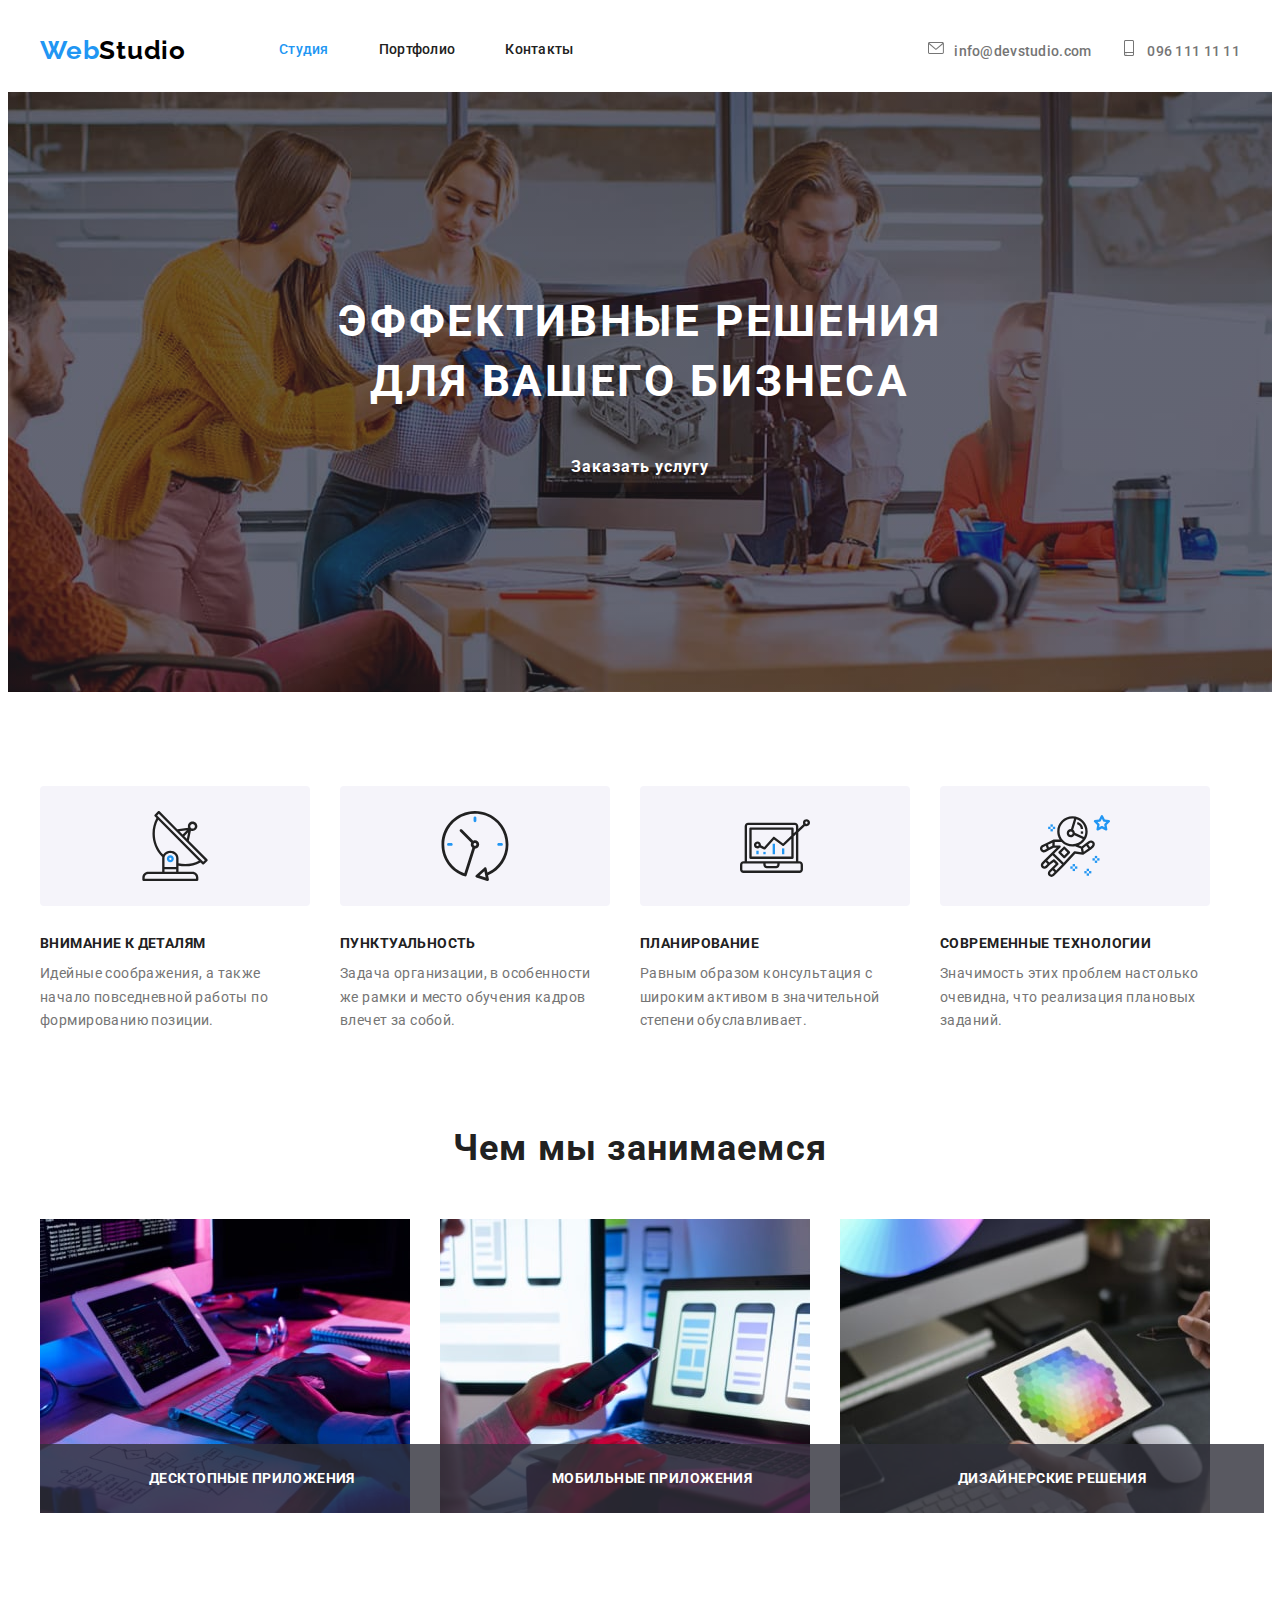
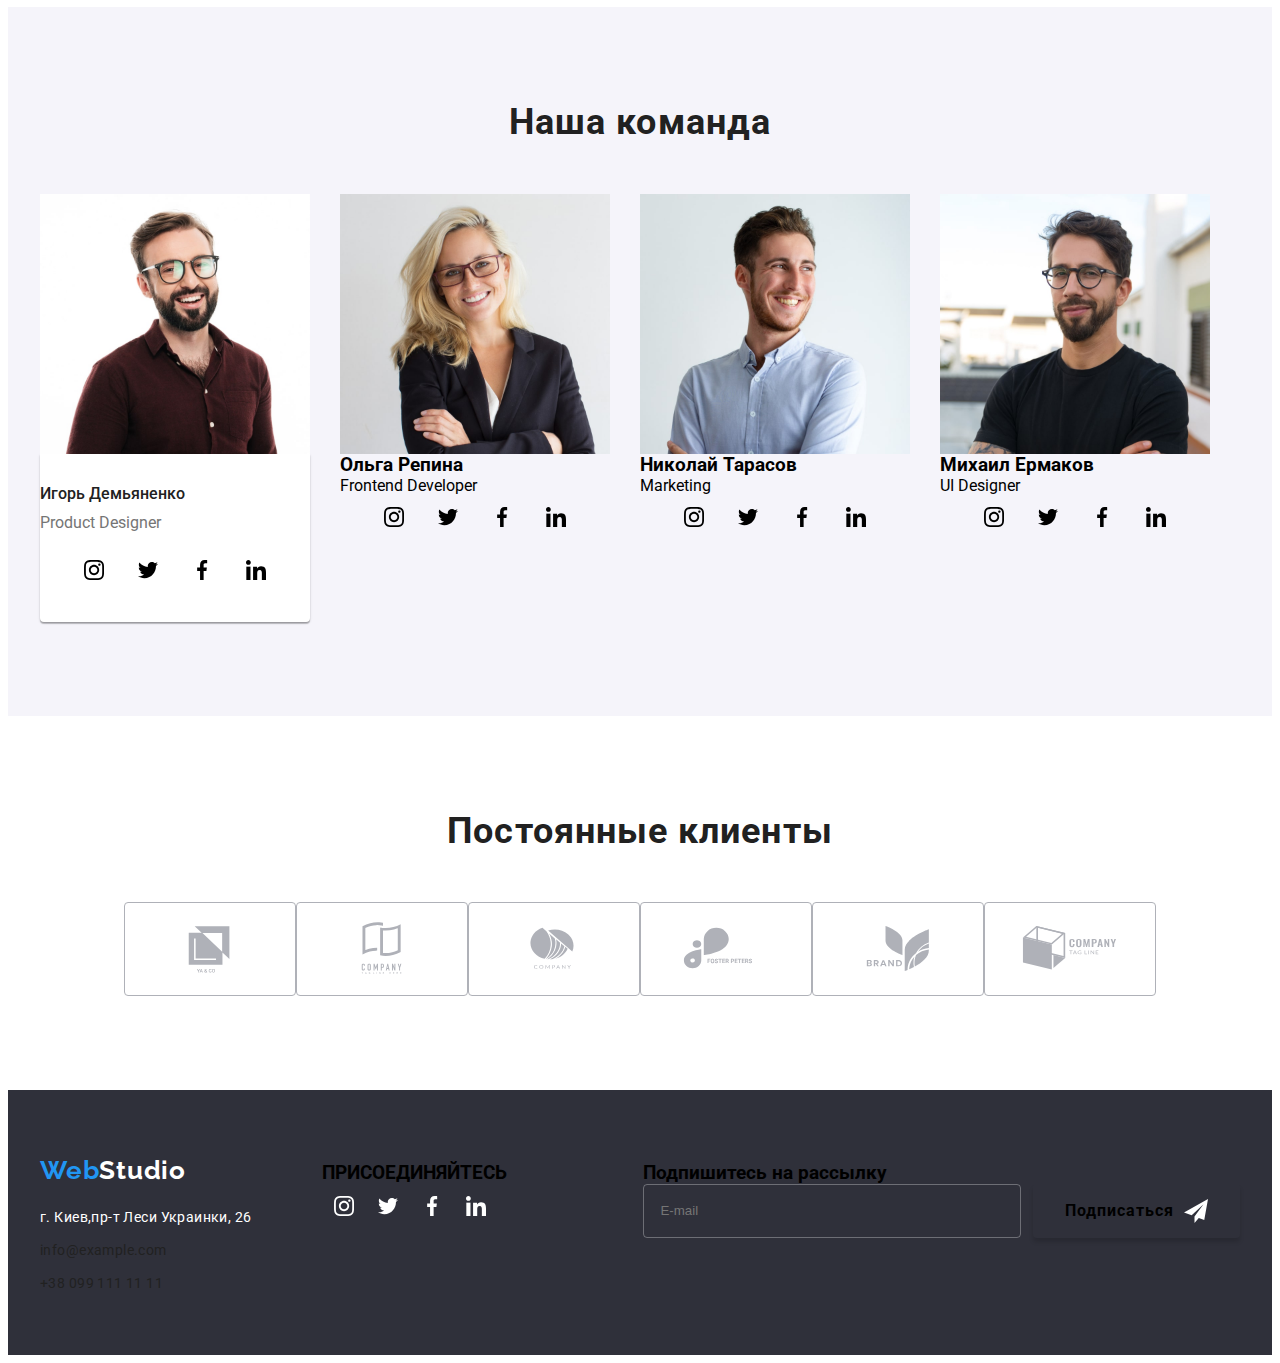
==== commit 46cc1aa4: "dz-07-part-4" ====
--- a/index.html
+++ b/index.html
@@ -5,7 +5,7 @@
     <meta charset="UTF-8" />
     <meta http-equiv="X-UA-Compatible" content="IE=edge" />
     <meta name="viewport" content="width=device-width, initial-scale=1.0" />
-    <main__title>Студия</main__title>
+    <title>Студия</title>
     <link rel="preconnect" href="https://fonts.googleapis.com">
     <link rel="preconnect" href="https://fonts.gstatic.com" crossorigin>
     <link
@@ -21,10 +21,10 @@
 
 <body>
     <header class="header">
-        <div class="container header-container">
+        <div class="container header__container">
             <a class="logo logo--black link" href="WebStudio"><span class="logo__web">Web</span><span
                     class>Studio</span></a>
-            <nav class="nav">
+            <nav class="header_nav">
                 <ul class="site-nav list">
                     <li class="site-nav__item"><a href="./index.html" class="site-nav__link link current">Студия</a>
                     </li>
@@ -32,14 +32,14 @@
                     <li class="site-nav__item"><a href="" class="site-nav__link link">Контакты</a></li>
                 </ul>
             </nav>
-            <ul class="header-contacts list">
-                <li class="header-contact"><a class="header-contact__link link" href="mailto:info@devstudio.com">
-                        <svg class="contact__icon" width="16" height="16">
+            <ul class="contacts list">
+                <li class="contacts__item"><a class="contacts__link link" href="mailto:info@devstudio.com">
+                        <svg class="contacts__icon" width="16" height="16">
                             <use href="./images/icons.svg#icon-envelope"></use>
                         </svg>info@devstudio.com
                     </a></li>
-                <li class="header-contact"><a class="header-contact__link link" href="tel:+380961111111">
-                        <svg class="contact__icon" width="16" height="16">
+                <li class="contacts__item"><a class="contacts__link link" href="tel:+380961111111">
+                        <svg class="contacts__icon" width="16" height="16">
                             <use href="./images/icons.svg#icon-smartphone"></use>
                         </svg>096 111 11
                         11</a></li>
@@ -48,8 +48,8 @@
     </header>
     <main>
         <section class="main-section">
-            <div class="container container-hero">
-                <h1 class="hero-title">Эффективные решения для вашего бизнеса</h1>
+            <div class="container">
+                <h1 class="main-section__title">Эффективные решения для вашего бизнеса</h1>
                 <button class="primary-btn" type="button" data-modal-open>Заказать услугу</button>
             </div>
         </section>
@@ -57,48 +57,48 @@
             <div class="container special-our">
                 <h2 class="visually-hidden">Особенности</h2>
                 <ul class="special-list list">
-                    <li class="special-item picture-item">
-                        <div class="pictures">
-                            <svg class="special-icon" width="70" height="70">
+                    <li class="special-list__item ">
+                        <div class="special-list__icon-wrapp">
+                            <svg class="special-list__icon" width="70" height="70">
                                 <use href="./images/icons.svg#icon-antenna"></use>
                             </svg>
                         </div>
-                        <h3 class="special-main__title">Внимание к деталям</h3>
-                        <p class="special-text">Идейные соображения, а также начало повседневной
+                        <h3 class="special-list__title">Внимание к деталям</h3>
+                        <p class="special-list__text">Идейные соображения, а также начало повседневной
                             работы по формированию
                             позиции.</p>
                     </li>
-                    <li class="special-item picture-item">
-                        <div class="pictures">
-                            <svg class="special-icon" width="70" height="70">
+                    <li class="special-list__item">
+                        <div class="special-list__icon-wrapp">
+                            <svg class="special-list__icon" width="70" height="70">
                                 <use href="./images/icons.svg#icon-clock"></use>
                             </svg>
                         </div>
-                        <h3 class="special-main__title">Пунктуальность</h3>
-                        <p class="special-text">Задача организации, в особенности же рамки и
+                        <h3 class="special-list__title">Пунктуальность</h3>
+                        <p class="special-list__text">Задача организации, в особенности же рамки и
                             место обучения кадров
                             влечет за
                             собой.</p>
                     </li>
-                    <li class="special-item picture-item">
-                        <div class="pictures">
-                            <svg class="special-icon" width="70" height="70">
+                    <li class="special-list__item">
+                        <div class="special-list__icon-wrapp">
+                            <svg class="special-list__icon" width="70" height="70">
                                 <use href="./images/icons.svg#icon-diagram"></use>
                             </svg>
                         </div>
-                        <h3 class="special-main__title">Планирование</h3>
-                        <p class="special-text">Равным образом консультация с широким активом в
+                        <h3 class="special-list__title">Планирование</h3>
+                        <p class="special-list__text">Равным образом консультация с широким активом в
                             значительной степени
                             обуславливает.</p>
                     </li>
-                    <li class="special-item picture-item">
-                        <div class="pictures">
-                            <svg class="special-icon" width="70" height="70">
+                    <li class="special-list__item">
+                        <div class="special-list__icon-wrapp">
+                            <svg class="special-list__icon" width="70" height="70">
                                 <use href="./images/icons.svg#icon-astronaut"></use>
                             </svg>
                         </div>
-                        <h3 class="special-main__title picture-item">Современные технологии</h3>
-                        <p class="special-text">Значимость этих проблем настолько очевидна, что
+                        <h3 class="special-list__title">Современные технологии</h3>
+                        <p class="special-list__text">Значимость этих проблем настолько очевидна, что
                             реализация плановых
                             заданий.
                         </p>
@@ -108,24 +108,24 @@
         </section>
         <section class="section section-work">
             <div class="container">
-                <h2 class="main__title">Чем мы занимаемся</h2>
+                <h2 class="section-title">Чем мы занимаемся</h2>
                 <ul class="works list">
                     <li class="works__item">
                         <img src="./images/what-are-we-doing-1-min.jpg" alt="руки на клавиатуре" width="370">
-                        <div class="works__container-work-example">
-                            <h3 class="works__work-example">десктопные приложения</h3>
+                        <div class="works__text-wrapp">
+                            <h3 class="works__text">десктопные приложения</h3>
                         </div>
                     </li>
                     <li class="works__item">
                         <img src="./images/what-are-we-doing-2-min.jpg" alt="в руках мобильный телефон" width="370">
-                        <div class="works__container-work-example">
-                            <h3 class="works__work-example">мобильные приложения</h3>
+                        <div class="works__text-wrapp">
+                            <h3 class="works__text">мобильные приложения</h3>
                         </div>
                     </li>
                     <li class="works__item">
                         <img src="./images/what-are-we-doing-3-min.jpg" alt="в руках планшет" width="370">
-                        <div class="works__container-work-example">
-                            <h3 class="works__work-example">дизайнерские решения</h3>
+                        <div class="works__text-wrapp">
+                            <h3 class="works__text">дизайнерские решения</h3>
                         </div>
                     </li>
                 </ul>
@@ -133,13 +133,13 @@
         </section>
         <section class="section team">
             <div class="container">
-                <h2 class="team-main__title main__title">Наша команда</h2>
-                <ul class="teams list">
-                    <li class="teams__item"><img src="./images/img-min-1.jpg" alt="мужчина в коричневой рубашке"
+                <h2 class="section-title">Наша команда</h2>
+                <ul class="team-list list">
+                    <li class="team-list__item"><img src="./images/img-min-1.jpg" alt="мужчина в коричневой рубашке"
                             width="270">
-                        <div class="teammate">
-                            <h3 class="teammate__name teammate__styles">Игорь Демьяненко</h3>
-                            <p class="teammate__position teammate-styles">Product Designer</p>
+                        <div class="team-list__teammate">
+                            <h3 class="team-list__teammate-name">Игорь Демьяненко</h3>
+                            <p class="team-list__teammate-position">Product Designer</p>
                             <ul class="social-list list">
                                 <li class="social-list__item">
                                     <a href="" class="social-list__link">
@@ -169,7 +169,7 @@
                             </ul>
                         </div>
                     </li>
-                    <li class="teams__item">
+                    <li class="team-list__item">
                         <img src="./images/img-min-2.jpg" alt="женщина" width="270">
                         <div class="teammate">
                             <h3 class="teammat__name teammate-styles">Ольга Репина</h3>
@@ -203,7 +203,7 @@
                             </ul>
                         </div>
                     </li>
-                    <li class="teams__item">
+                    <li class="team-list__item">
                         <img src="./images/img-min-3.jpg" alt="мужчина в коричневой рубашке" width="270">
                         <div class="teammate">
                             <h3 class="teammate__name teammate-styles">Николай Тарасов</h3>
@@ -237,7 +237,7 @@
                             </ul>
                         </div>
                     </li>
-                    <li class="teams__item">
+                    <li class="team-list__item">
                         <img src="./images/img-min-4.jpg" alt="мужчина в коричневой рубашке" width="270">
                         <div class="teammate">
                             <h3 class="teammate__name teammate-styles">Михаил Ермаков</h3>
@@ -276,7 +276,7 @@
         </section>
         <section class="section clients">
             <div class="container">
-                <h2 class="clients-main__title main__title">Постоянные клиенты</h2>
+                <h2 class="clients-main__title section-title">Постоянные клиенты</h2>
                 <ul class="clients list">
                     <li class="clients__item">
                         <a href="" class="clients__link"><svg class="clients__icon" width="106" height="60">
@@ -316,7 +316,7 @@
                 <a class="logo logo--white link" href="WebStudio"><span class="logo__web">Web</span><span
                         class>Studio</span></a>
                 <address class="address">
-                    <ul class="contacts list">
+                    <ul class="footer--contacts list">
                         <li class="contact__item box">
                             <a class="contact__map link footer-styles" href="https://goo.gl/maps/kV6BVvsJmheGVxGN6"
                                 target="_blank" rel="noopener noreferrer">г.
--- a/css/main.min.css
+++ b/css/main.min.css
@@ -1,2 +1,2 @@
-.main__title{font-weight:700;font-size:36px;line-height:1.17;letter-spacing:0.03em;text-align:center;margin-bottom:50px;color:var(--primary-shade-text-color)}.visually-hidden{position:absolute;white-space:nowrap;width:1px;height:1px;overflow:hidden;border:0;padding:0;clip:rect(0 0 0 0);clip-path:inset(50%);margin:-1px}.is-hidden{visibility:hidden;opacity:0;pointer-events:none}body{font-family:'Roboto', sans-serif;color:var(--primary-text-color);background-color:var(--primary-bgr-color)}p,h1,h2,h3,h4,h5,h6{margin:0}ul{margin:0;padding:0}img{display:block;max-width:100%;height:auto}.section{padding:94px 0}.container{width:1200px;padding:0 15px;margin:0 auto}.list{list-style:none}.link{text-decoration:none}.primary-btn{cursor:pointer;font-family:inherit;font-weight:700;font-size:16px;line-height:1.87;letter-spacing:0.06em;color:var(--secondary-text-color);background-color:var(--accent-color);display:block;margin:0 auto;transition:background-color var(--transition-cubic)}.primary-btn:focus,.primary-btn:hover{background-color:var(--accent-color)}.primary-btn{min-width:200px;min-height:50px;padding:10px 32px;border:none;box-shadow:0px 4px 4px rgba(0,0,0,0.15);border-radius:4px}.secondary-btn{cursor:pointer;font-family:inherit;font-weight:500;font-size:16px;line-height:1.62;letter-spacing:0.03em;color:var(--primary-shade-text-color);background-color:var(--secondary-shade-bgr-color);border-radius:4px;padding:6px 22px;border:none;transition:background-color var(--transition-cubic),color var(--transition-cubic)}.secondary-btn:hover,.secondary-btn:focus{color:var(--secondary-text-color);background-color:var(--accent-color);box-shadow:0px 3px 1px rgba(0,0,0,0.1),0px 1px 2px rgba(0,0,0,0.08),0px 2px 2px rgba(0,0,0,0.12)}.logo{font-family:Raleway;font-style:normal;font-weight:700;font-size:26px;line-height:1.19;letter-spacing:0.03em}.logo__web{color:#2196f3}.logo--black{color:#000}.logo--white{color:#fff}.container-logo-icons{display:flex;align-items:baseline}.nav{margin-left:93px}.site-nav{display:flex;align-items:center}.site-nav__item:not(:last-child){margin-right:50px}.site-nav__link{font-weight:500;font-size:14px;line-height:1.14;letter-spacing:0.02em;color:var(--primary-shade-text-color);padding:32px 0;display:block;transition:color var(--transition-cubic);position:relative}.site-nav__link.current::after{content:'';position:absolute;left:0;bottom:0;display:block;width:100%;height:4px;border-radius:10px;background-color:var(--accent-color)}.current{color:var(--accent-color)}.site-nav__link:hover,.site-nav__link:focus{color:var(--accent-color)}.header-container{display:flex;align-items:center}.header-contacts{display:flex;align-items:center;margin-left:auto}.header-portfolio{border:1px solid #ececec}.header-contact:not(:last-child){margin-right:50px}.header-contact__link{font-family:Roboto;font-style:normal;font-weight:500;font-size:14px;line-height:1.14;letter-spacing:0.02em;color:#757575;padding:32px 0;transition:color 250ms cubic-bezier(0.4, 0, 0.2, 1)}.header-contact__link{display:flex;align-items:center;justify-content:center}.header-contact__link:hover,.header-contact__link:focus{color:#2196f3}.contact__icon{margin-right:10px}.contact__icon{fill:currentColor}.main-section{font-weight:900;font-size:44px;line-height:1.36;text-align:center;letter-spacing:0.06em;text-transform:uppercase;color:#fff;background-color:#2f303a;background-size:cover;background-image:linear-gradient(rgba(47,48,58,0.4), rgba(47,48,58,0.4)),url(../images/hero-bg.jpg);background-repeat:no-repeat;background-position:center;padding:200px 0}.hero-title{font-size:44px;max-width:696px;margin:0 auto 30px}.pictures{display:flex;justify-content:center;background-color:var(--secondary-shade-bgr-color);padding:25px 100px;margin-bottom:30px;border-radius:4px}.pictures+.pictures{margin-left:30px}.special{padding-bottom:47px}.special-list{display:flex}.special-item{margin-right:30px}.special-item:last-child{margin-right:0}.special-title{font-weight:700;font-size:14px;line-height:1.14;letter-spacing:0.03em;text-transform:uppercase;color:var(--primary-shade-text-color);margin-bottom:10px}.special-text{font-weight:400;font-size:14px;line-height:1.71;letter-spacing:0.03em;color:var(--primary-shade-2-text-color)}.works__item{position:relative}.works__container-work-example{background:rgba(47,48,58,0.8);width:100%;position:absolute;padding:27px;text-align:center;left:0;bottom:0}.works__work-example{font-weight:bold;font-size:14px;line-height:1.14;text-align:center;letter-spacing:0.03em;text-transform:uppercase;color:var(--secondary-text-color)}.section-work{padding-top:47px}.works{display:flex}.works__item:not(:last-child){margin-right:30px}.team{background-color:var(--secondary-shade-bgr-color)}.teams{display:flex}.teammate__styles{line-height:1.19;text-align:center;letter-spacing:0.03em}.teams__item:not(:last-child){margin-right:30px}.teammate{padding:30px 0;background:var(--primary-bgr-color);box-shadow:0px 1px 3px rgba(0,0,0,0.12),0px 1px 1px rgba(0,0,0,0.14),0px 2px 1px rgba(0,0,0,0.2);border-radius:0px 0px 4px 4px}.teammate__name{font-style:normal;font-weight:500;font-size:16px;color:var(--primary-shade-text-color)}.teammate__position{margin-top:10px;margin-bottom:16px;font-weight:400;font-size:16px;color:var(--primary-shade-2-text-color)}.social-list{display:flex;justify-content:center}.social-list__item{width:44px;height:44px}.social-list__item+.social-list__item{margin-left:10px}.social-list__link{width:100%;height:100%;border-radius:50%;display:flex;align-items:center;justify-content:center;transition:background-color var(--transition-cubic)}.social-list__link:hover,.social-list__link:focus{background-color:var(--accent-color)}.social-list__link:hover .social-list__icon,.social-list__link:focus .social-list__icon{fill:var(--secondary-text-color)}.social-list__icon{fill:var(--border-clients-color);transition:fill var(--transition-cubic)}.join{display:flex;padding:0}.join-wrapp+.join-wrapp{margin-left:10px}.social-white__link{border-radius:50%;display:flex;align-items:center;justify-content:center;width:44px;height:44px;background-color:var(--footer-social-bgr-color);transition:background-color var(--transition-cubic)}.social-white__link:hover,.social-white__link:focus{background-color:var(--accent-color)}.clients{display:flex;justify-content:center;align-items:center}.clients__item :not(:last-child){margin-left:30px}.clients__link{display:flex;justify-content:center;align-items:center;width:170px;height:92px;border:1px solid #afb1b8;border-radius:4px;color:#afb1b8;transition:border 250ms cubic-bezier(0.4, 0, 0.2, 1),color 250ms cubic-bezier(0.4, 0, 0.2, 1)}.clients__link:hover,.clients__link:focus{border-color:#2196f3}.clients__link:hover,.clients__link:focus{color:#2196f3}.clients__icon{fill:currentColor}.footer-styles{font-style:normal;font-weight:400;font-size:14px;line-height:1.71;letter-spacing:0.03em}.footer__title{font-size:14px;line-height:1.14;letter-spacing:0.03em;text-transform:uppercase;color:#fff;margin-bottom:12px}.address{margin-top:20px}.contacts{display:block}.contact__map{color:#fff;transition:color 250ms cubic-bezier(0.4, 0, 0.2, 1)}.contact__map:hover,.contact__map:focus{color:#2196f3}.footer-section{padding:60px 0;background-color:#2f303a}.contact__link{color:#212121;transition:color 250ms cubic-bezier(0.4, 0, 0.2, 1)}.contact__link:hover,.contact__link:focus{color:#2196f3}.box:not(:last-child){margin-bottom:9px}.container-join{justify-content:flex-start;margin-left:70px;margin-top:12px}.mailing-container{margin-left:auto;margin-top:12px}.mailing-form{display:flex}.mailing-form__input{margin-right:12px;border-radius:4px;padding-left:16px;background-color:transparent;transition:border-color var(--transition-cubic);width:358px;min-height:50px;border:1px solid rgba(255,255,255,0.3)}.E-mail{font-weight:normal;font-size:16px;line-height:1.25;display:flex;align-items:center;letter-spacing:0.03em;color:var(--secondary-shade-text-color)}.mailing-form__btn{align-items:center;display:inline-flex}.mailing-form__send{background-repeat:no-repeat;background-position:center;background-size:cover;margin-left:10px}.filter-wrapp{margin-bottom:50px}.filter-wrapp{display:flex;justify-content:center}.filter__item-btn:not(:last-child){margin-right:8px}.filter__item-btn{margin-right:8px}.portfolio-title{font-style:normal;font-weight:500;font-size:18px;line-height:2;letter-spacing:0.06em;color:var(--primary-shade-text-color)}.portfolio-text{font-size:16px;line-height:1.87;letter-spacing:0.03em;color:var(--primary-shade-2-text-color)}.portfolio-list{display:flex;flex-wrap:wrap}.portfolio-item:hover,.portfolio-item:focus{box-shadow:0px 1px 1px rgba(0,0,0,0.12),0px 4px 4px rgba(0,0,0,0.06),1px 4px 6px rgba(0,0,0,0.16)}.portfolio-item:hover .portfolio-text-invisible{transform:translateY(0)}.portfolio-item{border:1px solid var(--border-portfolio-item-color);transition:box-shadow var(--transition-cubic)}.portfolio-item{flex-basis:calc((100% - 60px) / 3)}.portfolio-item:not(:nth-child(3n)){margin-right:30px}.portfolio-item:not(:nth-child(-n+3)){margin-top:30px}.type-work{padding:20px 24px}.portfolio-item-wrap{position:relative;overflow:hidden}.portfolio-text-invisible{font-style:normal;font-weight:normal;font-size:18px;line-height:1.56;letter-spacing:0.03em;color:var(--secondary-text-color);background-color:var(--bgr-accent-color);position:absolute;top:0;left:0;padding:63px 24px;height:101%;transform:translateY(100%);transition:transform 250ms}.backdrop{display:flex;justify-content:center;align-items:center;width:100vw;height:100vh;background-color:rgba(0,0,0,0.2);position:fixed;top:0;left:0;transition:opacity 250ms, visibility 250ms}.backdrop.is-hidden .modal{transform:scale(0.7)}.modal{width:528px;min-height:581px;padding:40px;background-color:var(--primary-bgr-color);border-radius:5px;position:absolute;transform:scale(1);transition:transform var(--transition-cubic)}.modal-close{cursor:pointer;position:absolute;top:8px;right:8px;width:30px;height:30px;background-color:transparent;background:#ffffff;border:1px solid rgba(0,0,0,0.1);border-radius:50%;display:flex;align-items:center;justify-content:center}.close-icon:hover,.close-icon:focus{fill:var(--accent-color);transition:fill var(--transition-cubic)}.modal-title{font-weight:bold;font-size:20px;line-height:1.15;text-align:center;letter-spacing:0.03em;color:var(--primary-shade-text-color);margin-bottom:12px}.form-field{margin-bottom:10px}.modal-form__input-text{font-weight:normal;font-size:12px;line-height:1.17;letter-spacing:0.01em;color:var(--primary-shade-2-text-color);background-color:transparent;margin-bottom:4px;display:block}.form-field-textarea{margin-bottom:20px;display:flex;flex-direction:column}.input-wrap{position:relative}.modal-form__input{width:100%;height:40px;border:1px solid rgba(33,33,33,0.2);border-radius:4px;outline:none;padding-left:42px;background-color:transparent;color:var(--primary-text-color);transition:border-color var(--transition-cubic)}.modal-form__input:focus+.input-icon{fill:var(--accent-color)}.modal-form__input:focus{border-color:var(--accent-color)}.input-icon{position:absolute;margin-left:12px;top:50%;transform:translateY(-50%);left:0;transition:fill var(--transition-cubic)}.modal-text{width:448px;height:120px;border:1px solid rgba(33,33,33,0.2);border-radius:4px;outline:none;padding:12px 16px;resize:none}.modal-text:focus{border-color:var(--accent-color)}.modal-text::placeholder{font-weight:normal;font-size:12px;line-height:14px;letter-spacing:0.01em;color:rgba(117,117,117,0.5)}.checkbox-field{cursor:pointer;margin-bottom:30px}.modal-check__text{font-weight:normal;font-size:14px;line-height:1.71;letter-spacing:0.03em;color:var(--primary-shade-2-text-color);display:flex;align-items:center}.modal-check__text span{width:16px;height:15px;border:2px solid #212121;margin-right:8px;border-radius:2px;display:flex;align-items:center;justify-content:center}.icon-check{fill:#ffffff}.check-link{text-decoration-skip-ink:none;color:var(--accent-color)}.modal-check:checked+.modal-check__text span{background-color:var(--accent-color);border:none}
+.visually-hidden{position:absolute;white-space:nowrap;width:1px;height:1px;overflow:hidden;border:0;padding:0;clip:rect(0 0 0 0);clip-path:inset(50%);margin:-1px}.is-hidden{visibility:hidden;opacity:0;pointer-events:none}body{font-family:'Roboto', sans-serif;color:var(--primary-text-color);background-color:var(--primary-bgr-color)}p,h1,h2,h3,h4,h5,h6{margin:0}ul{margin:0;padding:0}img{display:block;max-width:100%;height:auto}.section{padding:94px 0}.section-title{font-style:normal;font-weight:700;font-size:36px;line-height:1.17;text-align:center;letter-spacing:0.03em;color:#212121;margin-bottom:50px}.container{width:1200px;padding:0 15px;margin:0 auto}.list{list-style:none}.link{text-decoration:none}.primary-btn{cursor:pointer;font-family:inherit;font-weight:700;font-size:16px;line-height:1.87;letter-spacing:0.06em;color:var(--secondary-text-color);background-color:var(--accent-color);display:block;margin:0 auto;transition:background-color var(--transition-cubic)}.primary-btn:focus,.primary-btn:hover{background-color:var(--accent-color)}.primary-btn{min-width:200px;min-height:50px;padding:10px 32px;border:none;box-shadow:0px 4px 4px rgba(0,0,0,0.15);border-radius:4px}.secondary-btn{cursor:pointer;font-family:inherit;font-weight:500;font-size:16px;line-height:1.62;letter-spacing:0.03em;color:var(--primary-shade-text-color);background-color:var(--secondary-shade-bgr-color);border-radius:4px;padding:6px 22px;border:none;transition:background-color var(--transition-cubic),color var(--transition-cubic)}.secondary-btn:hover,.secondary-btn:focus{color:var(--secondary-text-color);background-color:var(--accent-color);box-shadow:0px 3px 1px rgba(0,0,0,0.1),0px 1px 2px rgba(0,0,0,0.08),0px 2px 2px rgba(0,0,0,0.12)}.logo{font-family:Raleway;font-style:normal;font-weight:700;font-size:26px;line-height:1.19;letter-spacing:0.03em}.logo__web{color:#2196f3}.logo--black{color:#000}.logo--white{color:#fff}.container-logo-icons{display:flex;align-items:baseline}.header_nav{margin-left:93px}.site-nav{display:flex;align-items:center}.site-nav__item:not(:last-child){margin-right:50px}.site-nav__link{font-weight:500;font-size:14px;line-height:1.14;letter-spacing:0.02em;color:#212121;padding:32px 0;display:block;transition:color 250ms cubic-bezier(0.4, 0, 0.2, 1);position:relative}.site-nav__link__link.current::after{content:'';position:absolute;left:0;bottom:0;display:block;width:100%;height:4px;border-radius:10px;background-color:#2196f3}.current{color:#2196f3}.site-nav__link:hover,.site-nav__link:focus{color:#2196f3}.header__container{display:flex;align-items:center}.contacts{display:flex;align-items:center;margin-left:auto}.contacts:not(:last-child){margin-right:50px}.contacts__link{font-family:Roboto;font-style:normal;font-weight:500;font-size:14px;line-height:1.14;letter-spacing:0.02em;color:#757575;padding:32px 0;transition:color 250ms cubic-bezier(0.4, 0, 0.2, 1)}.contacts__item{display:flex;align-items:center;justify-content:center;margin-left:30px}.contacts__link:hover,.contacts__link:focus{color:#2196f3}.contacts__icon{margin-right:10px}.contacts__icon{fill:currentColor}.main-section{font-weight:900;font-size:44px;line-height:1.36;text-align:center;letter-spacing:0.06em;text-transform:uppercase;color:#fff;background-color:#2f303a;background-size:cover;background-image:linear-gradient(rgba(47,48,58,0.4), rgba(47,48,58,0.4)),url(../images/hero-bg.jpg);background-repeat:no-repeat;background-position:center;padding:200px 0}.main-section__title{font-size:44px;max-width:696px;margin:0 auto 30px}.special-list__icon-wrapp{display:flex;justify-content:center;background-color:#f5f4fa;padding:25px 100px;margin-bottom:30px;border-radius:4px}.special-list__icon-wrapp+.special-list__icon-wrapp{margin-left:30px}.special{padding-bottom:47px}.special-list{display:flex}.special-list__item{margin-right:30px}.special-list__item:not(:last-child){margin-right:30px}.special-list__title{font-weight:700;font-size:14px;line-height:1.14;letter-spacing:0.03em;text-transform:uppercase;color:#212121;margin-bottom:10px}.special-list__text{font-weight:400;font-size:14px;line-height:1.71;letter-spacing:0.03em;color:#757575}.works__item{position:relative}.works__text-wrapp{background:rgba(47,48,58,0.8);width:100%;position:absolute;padding:27px;text-align:center;left:0;bottom:0}.works__text{font-weight:700;font-size:14px;line-height:1.14;text-align:center;letter-spacing:0.03em;text-transform:uppercase;color:#fff}.section-work{padding-top:47px}.works{display:flex}.works__item:not(:last-child){margin-right:30px}.team{background-color:#f5f4fa}.team-list{display:flex}.team-list__item:not(:last-child){margin-right:30px}.team-list__teammate{padding:30px 0;background:#fff;box-shadow:0px 1px 3px rgba(0,0,0,0.12),0px 1px 1px rgba(0,0,0,0.14),0px 2px 1px rgba(0,0,0,0.2);border-radius:0px 0px 4px 4px}.team-list__teammate-name{font-style:normal;font-weight:500;font-size:16px;color:#212121}.team-list__teammate-position{margin-top:10px;margin-bottom:16px;font-weight:400;font-size:16px;color:#757575}.social-list{display:flex;justify-content:center}.social-list__item{width:44px;height:44px}.social-list__item+.social-list__item{margin-left:10px}.social-list__link{width:100%;height:100%;border-radius:50%;display:flex;align-items:center;justify-content:center;transition:background-color var(--transition-cubic)}.social-list__link:hover,.social-list__link:focus{background-color:var(--accent-color)}.social-list__link:hover .social-list__icon,.social-list__link:focus .social-list__icon{fill:var(--secondary-text-color)}.social-list__icon{fill:var(--border-clients-color);transition:fill var(--transition-cubic)}.join{display:flex;padding:0}.join-wrapp+.join-wrapp{margin-left:10px}.social-white__link{border-radius:50%;display:flex;align-items:center;justify-content:center;width:44px;height:44px;background-color:var(--footer-social-bgr-color);transition:background-color var(--transition-cubic)}.social-white__link:hover,.social-white__link:focus{background-color:var(--accent-color)}.clients{display:flex;justify-content:center;align-items:center}.clients__item :not(:last-child){margin-left:30px}.clients__link{display:flex;justify-content:center;align-items:center;width:170px;height:92px;border:1px solid #afb1b8;border-radius:4px;color:#afb1b8;transition:border 250ms cubic-bezier(0.4, 0, 0.2, 1),color 250ms cubic-bezier(0.4, 0, 0.2, 1)}.clients__link:hover,.clients__link:focus{border-color:#2196f3}.clients__link:hover,.clients__link:focus{color:#2196f3}.clients__icon{fill:currentColor}.footer-styles{font-style:normal;font-weight:400;font-size:14px;line-height:1.71;letter-spacing:0.03em}.footer__title{font-size:14px;line-height:1.14;letter-spacing:0.03em;text-transform:uppercase;color:#fff;margin-bottom:12px}.address{margin-top:20px}.footer--contacts{display:block}.contact__map{color:#fff;transition:color 250ms cubic-bezier(0.4, 0, 0.2, 1)}.contact__map:hover,.contact__map:focus{color:#2196f3}.footer-section{padding:60px 0;background-color:#2f303a}.contact__link{color:#212121;transition:color 250ms cubic-bezier(0.4, 0, 0.2, 1)}.contact__link:hover,.contact__link:focus{color:#2196f3}.box:not(:last-child){margin-bottom:9px}.container-join{justify-content:flex-start;margin-left:70px;margin-top:12px}.mailing-container{margin-left:auto;margin-top:12px}.mailing-form{display:flex}.mailing-form__input{margin-right:12px;border-radius:4px;padding-left:16px;background-color:transparent;transition:border-color 250ms cubic-bezier(0.4, 0, 0.2, 1);width:358px;min-height:50px;border:1px solid rgba(255,255,255,0.3)}.E-mail{font-weight:normal;font-size:16px;line-height:1.25;display:flex;align-items:center;letter-spacing:0.03em;color:rgba(255,255,255,0.6)}.mailing-form__btn{align-items:center;display:inline-flex}.mailing-form__send{background-repeat:no-repeat;background-position:center;background-size:cover;margin-left:10px}.filter-wrapp{margin-bottom:50px}.filter-wrapp{display:flex;justify-content:center}.filter__item-btn:not(:last-child){margin-right:8px}.filter__item-btn{margin-right:8px}.portfolio-title{font-style:normal;font-weight:500;font-size:18px;line-height:2;letter-spacing:0.06em;color:var(--primary-shade-text-color)}.portfolio-text{font-size:16px;line-height:1.87;letter-spacing:0.03em;color:var(--primary-shade-2-text-color)}.portfolio-list{display:flex;flex-wrap:wrap}.portfolio-item:hover,.portfolio-item:focus{box-shadow:0px 1px 1px rgba(0,0,0,0.12),0px 4px 4px rgba(0,0,0,0.06),1px 4px 6px rgba(0,0,0,0.16)}.portfolio-item:hover .portfolio-text-invisible{transform:translateY(0)}.portfolio-item{border:1px solid var(--border-portfolio-item-color);transition:box-shadow var(--transition-cubic)}.portfolio-item{flex-basis:calc((100% - 60px) / 3)}.portfolio-item:not(:nth-child(3n)){margin-right:30px}.portfolio-item:not(:nth-child(-n+3)){margin-top:30px}.type-work{padding:20px 24px}.portfolio-item-wrap{position:relative;overflow:hidden}.portfolio-text-invisible{font-style:normal;font-weight:normal;font-size:18px;line-height:1.56;letter-spacing:0.03em;color:var(--secondary-text-color);background-color:var(--bgr-accent-color);position:absolute;top:0;left:0;padding:63px 24px;height:101%;transform:translateY(100%);transition:transform 250ms}.header-portfolio{border:1px solid #ececec}.backdrop{display:flex;justify-content:center;align-items:center;width:100vw;height:100vh;background-color:rgba(0,0,0,0.2);position:fixed;top:0;left:0;transition:opacity 250ms, visibility 250ms}.backdrop.is-hidden .modal{transform:scale(0.7)}.modal{width:528px;min-height:581px;padding:40px;background-color:#fff;border-radius:5px;position:absolute;transform:scale(1);transition:transform 250ms cubic-bezier(0.4, 0, 0.2, 1)}.modal-close{cursor:pointer;position:absolute;top:8px;right:8px;width:30px;height:30px;background-color:transparent;background:#fff;border:1px solid rgba(0,0,0,0.1);border-radius:50%;display:flex;align-items:center;justify-content:center}.close-icon:hover,.close-icon:focus{fill:#2196f3;transition:fill transition-cubic}.modal-title{font-weight:bold;font-size:20px;line-height:1.15;text-align:center;letter-spacing:0.03em;color:#212121;margin-bottom:12px}.form-field{margin-bottom:10px}.modal-form__input-text{font-weight:normal;font-size:12px;line-height:1.17;letter-spacing:0.01em;color:#757575;background-color:transparent;margin-bottom:4px;display:block}.form-field-textarea{margin-bottom:20px;display:flex;flex-direction:column}.input-wrap{position:relative}.modal-form__input{width:100%;height:40px;border:1px solid rgba(33,33,33,0.2);border-radius:4px;outline:none;padding-left:42px;background-color:transparent;color:#000;transition:border-color 250ms cubic-bezier(0.4, 0, 0.2, 1)}.modal-form__input:focus+.input-icon{fill:#2196f3}.modal-form__input:focus{border-color:#2196f3}.input-icon{position:absolute;margin-left:12px;top:50%;transform:translateY(-50%);left:0;transition:fill 250ms cubic-bezier(0.4, 0, 0.2, 1)}.modal-text{width:448px;height:120px;border:1px solid rgba(33,33,33,0.2);border-radius:4px;outline:none;padding:12px 16px;resize:none}.modal-text:focus{border-color:#2196f3}.modal-text::placeholder{font-weight:normal;font-size:12px;line-height:14px;letter-spacing:0.01em;color:rgba(117,117,117,0.5)}.checkbox-field{cursor:pointer;margin-bottom:30px}.modal-check__text{font-weight:normal;font-size:14px;line-height:1.71;letter-spacing:0.03em;color:#757575;display:flex;align-items:center}.modal-check__text span{width:16px;height:15px;border:2px solid #212121;margin-right:8px;border-radius:2px;display:flex;align-items:center;justify-content:center}.icon-check{fill:#fff}.check-link{text-decoration-skip-ink:none;color:#2196f3}.modal-check:checked+.modal-check__text span{background-color:#2196f3;border:none}
 /*# sourceMappingURL=main.min.css.map */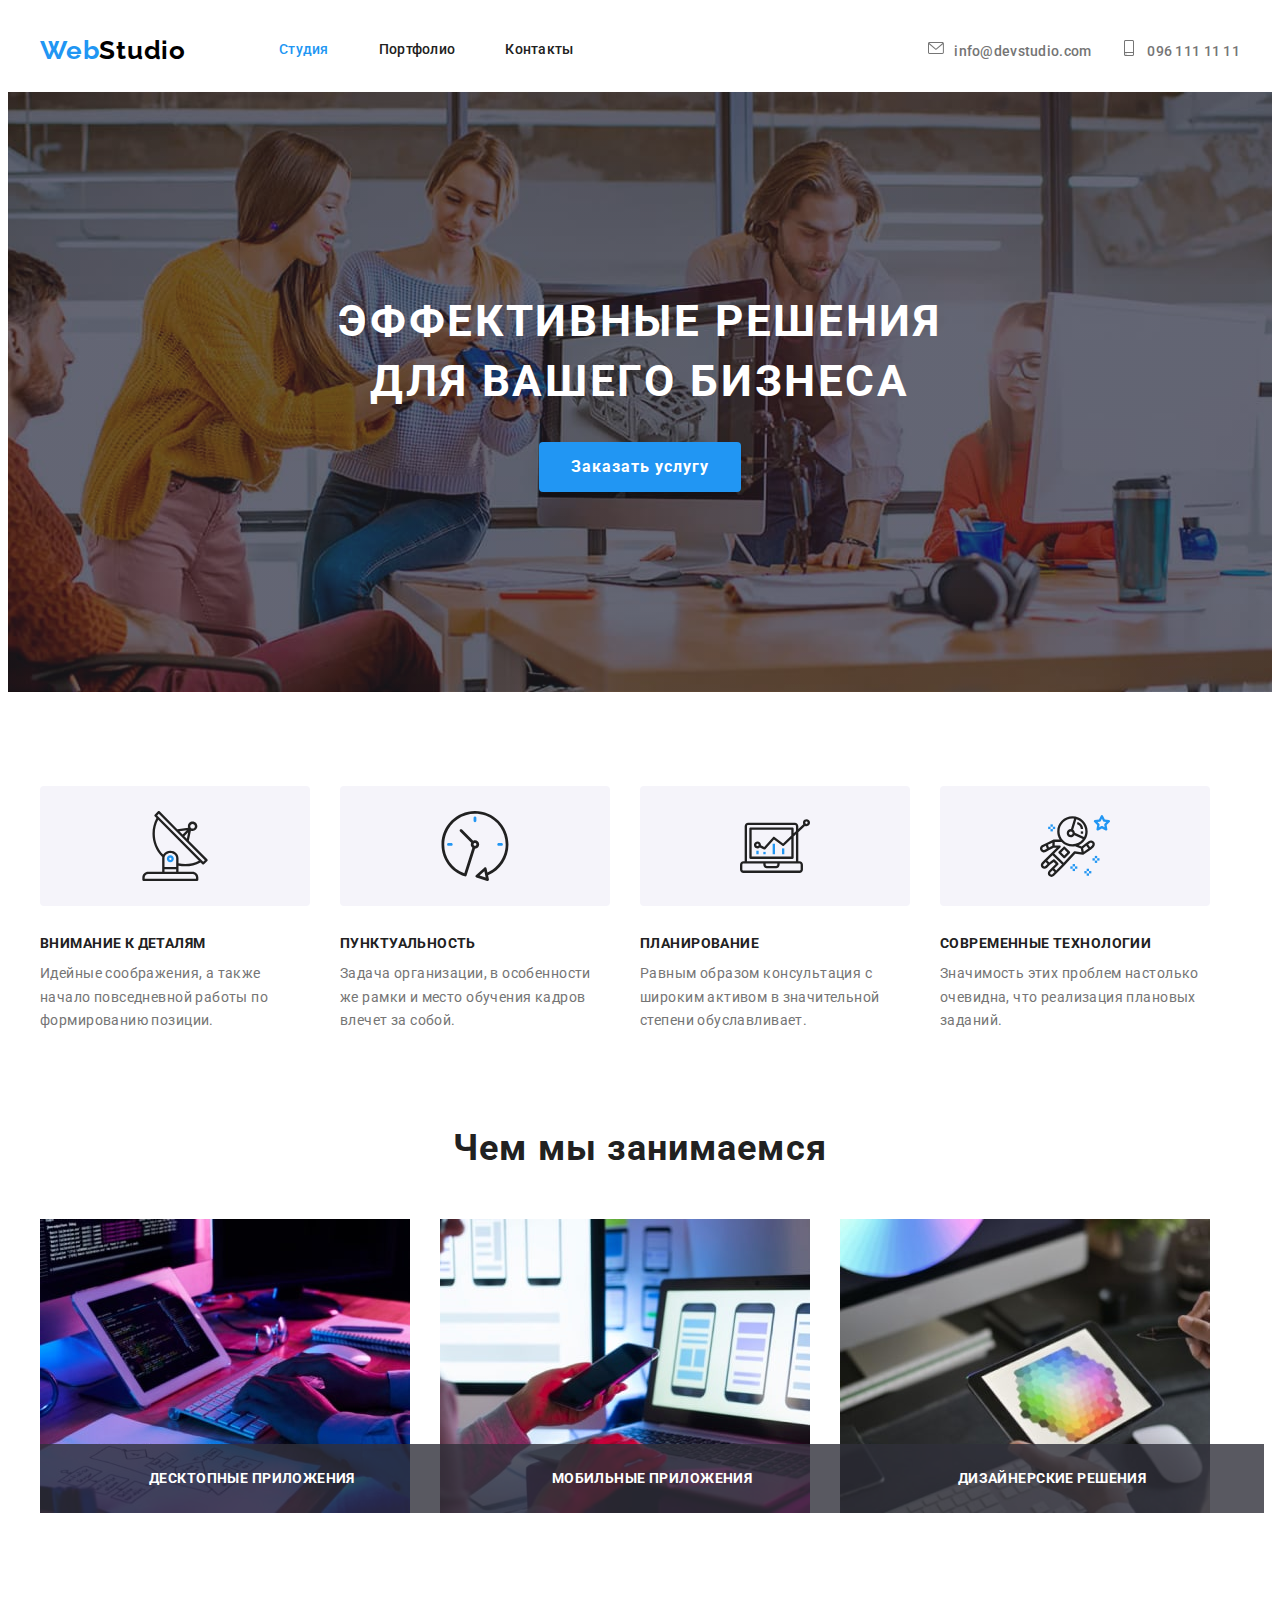
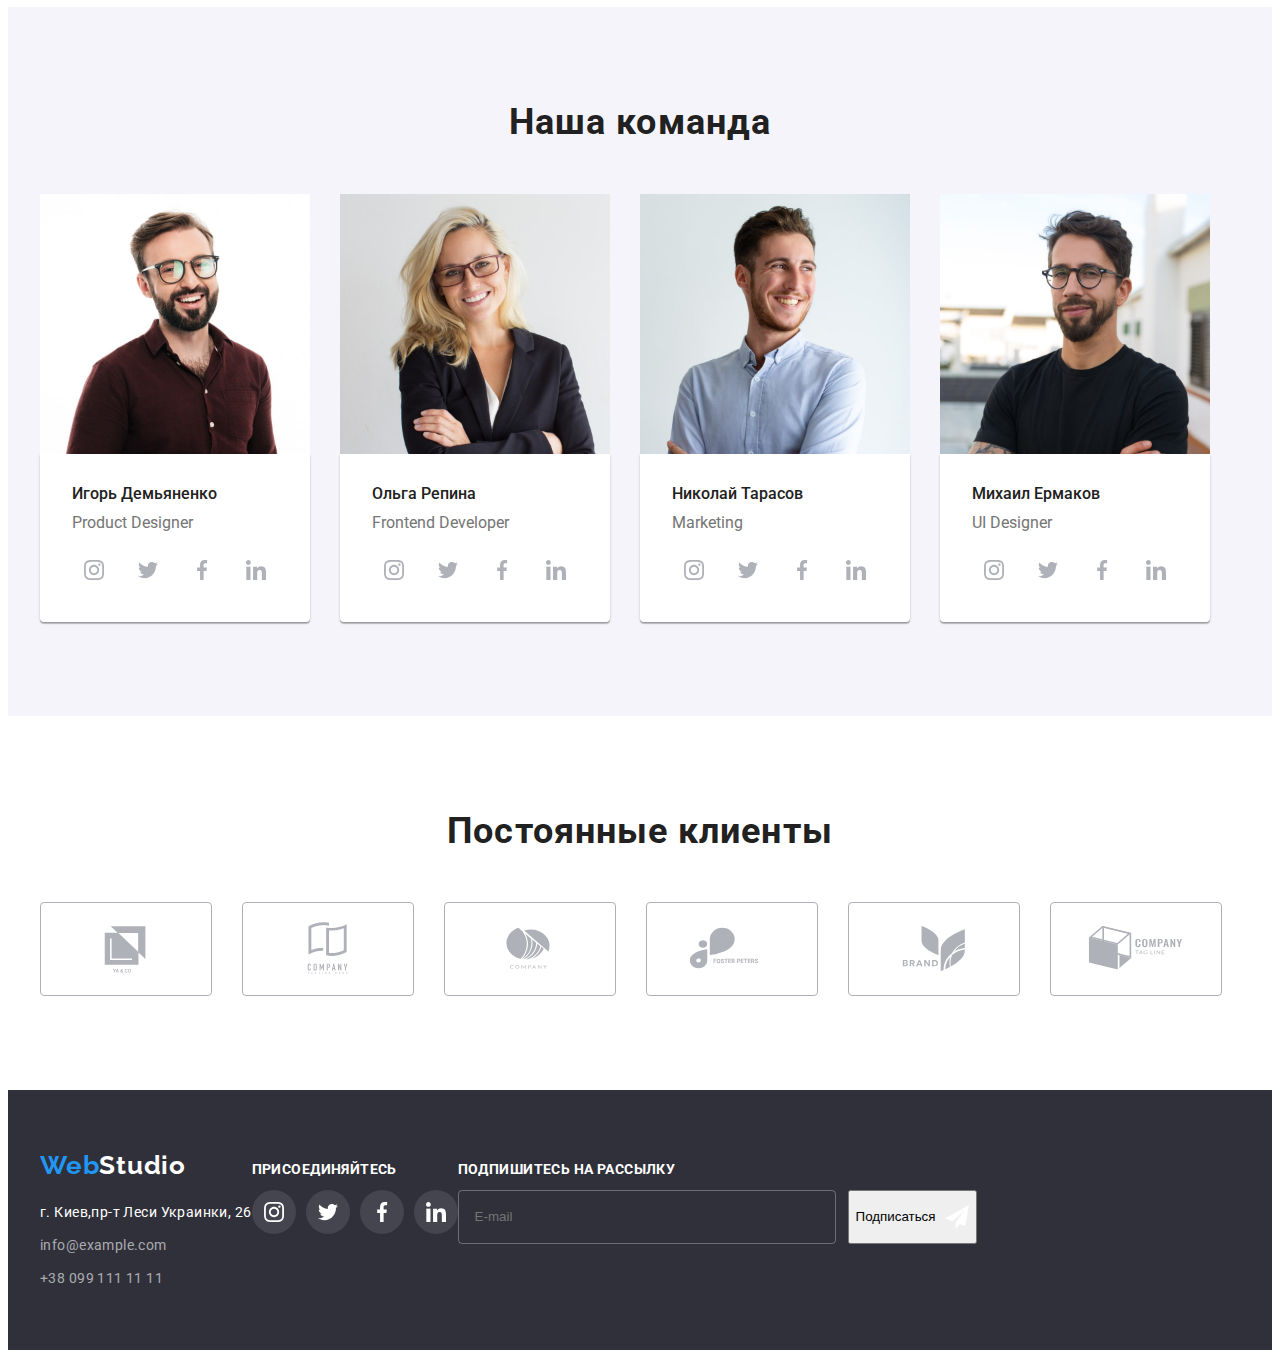
==== commit 3b32a248: "dz-07-part-5" ====
--- a/index.html
+++ b/index.html
@@ -171,9 +171,9 @@
                     </li>
                     <li class="team-list__item">
                         <img src="./images/img-min-2.jpg" alt="женщина" width="270">
-                        <div class="teammate">
-                            <h3 class="teammat__name teammate-styles">Ольга Репина</h3>
-                            <p class="teammate__position teammate-styles">Frontend Developer</p>
+                        <div class="team-list__teammate">
+                            <h3 class="team-list__teammate-name">Ольга Репина</h3>
+                            <p class="team-list__teammate-position">Frontend Developer</p>
                             <ul class="social-list list">
                                 <li class="social-list__item">
                                     <a href="" class="social-list__link">
@@ -205,9 +205,9 @@
                     </li>
                     <li class="team-list__item">
                         <img src="./images/img-min-3.jpg" alt="мужчина в коричневой рубашке" width="270">
-                        <div class="teammate">
-                            <h3 class="teammate__name teammate-styles">Николай Тарасов</h3>
-                            <p class="teammate__position teammate-styles">Marketing</p>
+                        <div class="team-list__teammate">
+                            <h3 class="team-list__teammate-name">Николай Тарасов</h3>
+                            <p class="team-list__teammate-position">Marketing</p>
                             <ul class="social-list list">
                                 <li class="social-list__item">
                                     <a href="" class="social-list__link">
@@ -239,9 +239,9 @@
                     </li>
                     <li class="team-list__item">
                         <img src="./images/img-min-4.jpg" alt="мужчина в коричневой рубашке" width="270">
-                        <div class="teammate">
-                            <h3 class="teammate__name teammate-styles">Михаил Ермаков</h3>
-                            <p class="teammate__position teammate-styles">UI Designer</p>
+                        <div class="team-list__teammate">
+                            <h3 class="team-list__teammate-name">Михаил Ермаков</h3>
+                            <p class="team-list__teammate-position">UI Designer</p>
                             <ul class="social-list list">
                                 <li class="social-list__item">
                                     <a href="" class="social-list__link">
@@ -274,9 +274,9 @@
                 </ul>
             </div>
         </section>
-        <section class="section clients">
+        <section class="section">
             <div class="container">
-                <h2 class="clients-main__title section-title">Постоянные клиенты</h2>
+                <h2 class="section-title">Постоянные клиенты</h2>
                 <ul class="clients list">
                     <li class="clients__item">
                         <a href="" class="clients__link"><svg class="clients__icon" width="106" height="60">
@@ -310,66 +310,65 @@
                     </li>
                 </ul>
     </main>
-    <footer class="footer-section">
-        <div class="container container-logo-icons">
-            <div class="container-footer">
+    <footer class="footer">
+        <div class="container footer__container">
+            <div class="footer__address__container">
                 <a class="logo logo--white link" href="WebStudio"><span class="logo__web">Web</span><span
                         class>Studio</span></a>
                 <address class="address">
-                    <ul class="footer--contacts list">
-                        <li class="contact__item box">
-                            <a class="contact__map link footer-styles" href="https://goo.gl/maps/kV6BVvsJmheGVxGN6"
-                                target="_blank" rel="noopener noreferrer">г.
+                    <ul class="address__contacts list">
+                        <li class="address__item box">
+                            <a class="address__map link" href="https://goo.gl/maps/kV6BVvsJmheGVxGN6" target="_blank"
+                                rel="noopener noreferrer">г.
                                 Киев,пр-т Леси Украинки, 26
                             </a>
                         </li>
                         <li class="contact__item box">
-                            <a class="contact__link link footer-styles"
-                                href="mailto:info@example.com">info@example.com</a>
+                            <a class="address__link link" href="mailto:info@example.com">info@example.com</a>
                         </li>
                         <li class="contact__item box">
-                            <a class="contact__link link footer-styles" href="tel:+380991111111">+38 099 111 11 11</a>
+                            <a class="address__link link" href="tel:+380991111111">+38 099 111 11 11</a>
                         </li>
                     </ul>
             </div>
             </address>
-            <div class="container-join">
-                <h3 class="footer__main__title">ПРИСОЕДИНЯЙТЕСЬ</h3>
-                <ul class="join list">
-                    <li class="social-white join-clients__item">
-                        <a href="" class="social-white__link">
-                            <svg class="social-white__icon" width="20" height="20">
+            <div class="footer__join__container">
+                <h3 class="footer__title">ПРИСОЕДИНЯЙТЕСЬ</h3>
+                <ul class="social-list list">
+                    <li class="social-list__item">
+                        <a href="" class="social-list__link social-list__link--secondary--color">
+                            <svg class="social-list__icon" width="20" height="20">
                                 <use href="./images/icons.svg#icon-instagram-2"></use>
                             </svg>
                         </a>
                     </li>
-                    <li class="social-white join-clients__item">
-                        <a href="" class="social-white__link">
-                            <svg class="social-white__icon" width="20" height="20">
+                    <li class="social-list__item">
+                        <a href="" class="social-list__link social-list__link--secondary--color">
+                            <svg class="social-list__icon" width="20" height="20">
                                 <use href="./images/icons.svg#icon-twitter-2"></use>
                             </svg></a>
                     </li>
-                    <li class="social-white join-clients__item">
-                        <a href="" class="social-white__link">
-                            <svg class="social-white__icon" width="20" height="20">
+                    <li class="social-list__item">
+                        <a href="" class="social-list__link social-list__link--secondary--color">
+                            <svg class="social-list__icon" width="20" height="20">
                                 <use href="./images/icons.svg#icon-facebook-2"></use>
                             </svg></a>
                     </li>
-                    <li class="social-white join-clients__item">
-                        <a href="" class="social-white__link">
-                            <svg class="social-white__icon" width="20" height="20">
+                    <li class="social-list__item">
+                        <a href="" class="social-list__link social-list__link--secondary--color">
+                            <svg class="social-list__icon" width="20" height="20">
                                 <use href="./images/icons.svg#icon-linkedin-2"></use>
                             </svg></a>
                     </li>
                 </ul>
             </div>
-            <div class="mailing-container">
-                <h3 class="footer__main__title">Подпишитесь на рассылку</h3>
-                <form action="#" class="mailing-form">
-                    <input type="text" name="mailing-email" class="mailing-form__input" id="mailing-email"
+            <div class="footer__mailing__container">
+                <h3 class="footer__title">Подпишитесь на рассылку</h3>
+                <form action="#" class="subscrib__form">
+                    <input type="text" name="mailing-email" class="subscrib__input" id="mailing-email"
                         placeholder="E-mail" />
-                    <button class="primary-btn mailing-form__btn" type="submit">Подписаться<svg
-                            class="mailing-form__send" width="24" height="24">
+                    <button class="primary-btn--flex" type="submit">Подписаться<svg class="primary-btn--icon" width="24"
+                            height="24">
                             <use href="./images/icons.svg#icon-send"></use>
                         </svg>
                     </button>
--- a/css/main.min.css
+++ b/css/main.min.css
@@ -1,2 +1,2 @@
-.visually-hidden{position:absolute;white-space:nowrap;width:1px;height:1px;overflow:hidden;border:0;padding:0;clip:rect(0 0 0 0);clip-path:inset(50%);margin:-1px}.is-hidden{visibility:hidden;opacity:0;pointer-events:none}body{font-family:'Roboto', sans-serif;color:var(--primary-text-color);background-color:var(--primary-bgr-color)}p,h1,h2,h3,h4,h5,h6{margin:0}ul{margin:0;padding:0}img{display:block;max-width:100%;height:auto}.section{padding:94px 0}.section-title{font-style:normal;font-weight:700;font-size:36px;line-height:1.17;text-align:center;letter-spacing:0.03em;color:#212121;margin-bottom:50px}.container{width:1200px;padding:0 15px;margin:0 auto}.list{list-style:none}.link{text-decoration:none}.primary-btn{cursor:pointer;font-family:inherit;font-weight:700;font-size:16px;line-height:1.87;letter-spacing:0.06em;color:var(--secondary-text-color);background-color:var(--accent-color);display:block;margin:0 auto;transition:background-color var(--transition-cubic)}.primary-btn:focus,.primary-btn:hover{background-color:var(--accent-color)}.primary-btn{min-width:200px;min-height:50px;padding:10px 32px;border:none;box-shadow:0px 4px 4px rgba(0,0,0,0.15);border-radius:4px}.secondary-btn{cursor:pointer;font-family:inherit;font-weight:500;font-size:16px;line-height:1.62;letter-spacing:0.03em;color:var(--primary-shade-text-color);background-color:var(--secondary-shade-bgr-color);border-radius:4px;padding:6px 22px;border:none;transition:background-color var(--transition-cubic),color var(--transition-cubic)}.secondary-btn:hover,.secondary-btn:focus{color:var(--secondary-text-color);background-color:var(--accent-color);box-shadow:0px 3px 1px rgba(0,0,0,0.1),0px 1px 2px rgba(0,0,0,0.08),0px 2px 2px rgba(0,0,0,0.12)}.logo{font-family:Raleway;font-style:normal;font-weight:700;font-size:26px;line-height:1.19;letter-spacing:0.03em}.logo__web{color:#2196f3}.logo--black{color:#000}.logo--white{color:#fff}.container-logo-icons{display:flex;align-items:baseline}.header_nav{margin-left:93px}.site-nav{display:flex;align-items:center}.site-nav__item:not(:last-child){margin-right:50px}.site-nav__link{font-weight:500;font-size:14px;line-height:1.14;letter-spacing:0.02em;color:#212121;padding:32px 0;display:block;transition:color 250ms cubic-bezier(0.4, 0, 0.2, 1);position:relative}.site-nav__link__link.current::after{content:'';position:absolute;left:0;bottom:0;display:block;width:100%;height:4px;border-radius:10px;background-color:#2196f3}.current{color:#2196f3}.site-nav__link:hover,.site-nav__link:focus{color:#2196f3}.header__container{display:flex;align-items:center}.contacts{display:flex;align-items:center;margin-left:auto}.contacts:not(:last-child){margin-right:50px}.contacts__link{font-family:Roboto;font-style:normal;font-weight:500;font-size:14px;line-height:1.14;letter-spacing:0.02em;color:#757575;padding:32px 0;transition:color 250ms cubic-bezier(0.4, 0, 0.2, 1)}.contacts__item{display:flex;align-items:center;justify-content:center;margin-left:30px}.contacts__link:hover,.contacts__link:focus{color:#2196f3}.contacts__icon{margin-right:10px}.contacts__icon{fill:currentColor}.main-section{font-weight:900;font-size:44px;line-height:1.36;text-align:center;letter-spacing:0.06em;text-transform:uppercase;color:#fff;background-color:#2f303a;background-size:cover;background-image:linear-gradient(rgba(47,48,58,0.4), rgba(47,48,58,0.4)),url(../images/hero-bg.jpg);background-repeat:no-repeat;background-position:center;padding:200px 0}.main-section__title{font-size:44px;max-width:696px;margin:0 auto 30px}.special-list__icon-wrapp{display:flex;justify-content:center;background-color:#f5f4fa;padding:25px 100px;margin-bottom:30px;border-radius:4px}.special-list__icon-wrapp+.special-list__icon-wrapp{margin-left:30px}.special{padding-bottom:47px}.special-list{display:flex}.special-list__item{margin-right:30px}.special-list__item:not(:last-child){margin-right:30px}.special-list__title{font-weight:700;font-size:14px;line-height:1.14;letter-spacing:0.03em;text-transform:uppercase;color:#212121;margin-bottom:10px}.special-list__text{font-weight:400;font-size:14px;line-height:1.71;letter-spacing:0.03em;color:#757575}.works__item{position:relative}.works__text-wrapp{background:rgba(47,48,58,0.8);width:100%;position:absolute;padding:27px;text-align:center;left:0;bottom:0}.works__text{font-weight:700;font-size:14px;line-height:1.14;text-align:center;letter-spacing:0.03em;text-transform:uppercase;color:#fff}.section-work{padding-top:47px}.works{display:flex}.works__item:not(:last-child){margin-right:30px}.team{background-color:#f5f4fa}.team-list{display:flex}.team-list__item:not(:last-child){margin-right:30px}.team-list__teammate{padding:30px 0;background:#fff;box-shadow:0px 1px 3px rgba(0,0,0,0.12),0px 1px 1px rgba(0,0,0,0.14),0px 2px 1px rgba(0,0,0,0.2);border-radius:0px 0px 4px 4px}.team-list__teammate-name{font-style:normal;font-weight:500;font-size:16px;color:#212121}.team-list__teammate-position{margin-top:10px;margin-bottom:16px;font-weight:400;font-size:16px;color:#757575}.social-list{display:flex;justify-content:center}.social-list__item{width:44px;height:44px}.social-list__item+.social-list__item{margin-left:10px}.social-list__link{width:100%;height:100%;border-radius:50%;display:flex;align-items:center;justify-content:center;transition:background-color var(--transition-cubic)}.social-list__link:hover,.social-list__link:focus{background-color:var(--accent-color)}.social-list__link:hover .social-list__icon,.social-list__link:focus .social-list__icon{fill:var(--secondary-text-color)}.social-list__icon{fill:var(--border-clients-color);transition:fill var(--transition-cubic)}.join{display:flex;padding:0}.join-wrapp+.join-wrapp{margin-left:10px}.social-white__link{border-radius:50%;display:flex;align-items:center;justify-content:center;width:44px;height:44px;background-color:var(--footer-social-bgr-color);transition:background-color var(--transition-cubic)}.social-white__link:hover,.social-white__link:focus{background-color:var(--accent-color)}.clients{display:flex;justify-content:center;align-items:center}.clients__item :not(:last-child){margin-left:30px}.clients__link{display:flex;justify-content:center;align-items:center;width:170px;height:92px;border:1px solid #afb1b8;border-radius:4px;color:#afb1b8;transition:border 250ms cubic-bezier(0.4, 0, 0.2, 1),color 250ms cubic-bezier(0.4, 0, 0.2, 1)}.clients__link:hover,.clients__link:focus{border-color:#2196f3}.clients__link:hover,.clients__link:focus{color:#2196f3}.clients__icon{fill:currentColor}.footer-styles{font-style:normal;font-weight:400;font-size:14px;line-height:1.71;letter-spacing:0.03em}.footer__title{font-size:14px;line-height:1.14;letter-spacing:0.03em;text-transform:uppercase;color:#fff;margin-bottom:12px}.address{margin-top:20px}.footer--contacts{display:block}.contact__map{color:#fff;transition:color 250ms cubic-bezier(0.4, 0, 0.2, 1)}.contact__map:hover,.contact__map:focus{color:#2196f3}.footer-section{padding:60px 0;background-color:#2f303a}.contact__link{color:#212121;transition:color 250ms cubic-bezier(0.4, 0, 0.2, 1)}.contact__link:hover,.contact__link:focus{color:#2196f3}.box:not(:last-child){margin-bottom:9px}.container-join{justify-content:flex-start;margin-left:70px;margin-top:12px}.mailing-container{margin-left:auto;margin-top:12px}.mailing-form{display:flex}.mailing-form__input{margin-right:12px;border-radius:4px;padding-left:16px;background-color:transparent;transition:border-color 250ms cubic-bezier(0.4, 0, 0.2, 1);width:358px;min-height:50px;border:1px solid rgba(255,255,255,0.3)}.E-mail{font-weight:normal;font-size:16px;line-height:1.25;display:flex;align-items:center;letter-spacing:0.03em;color:rgba(255,255,255,0.6)}.mailing-form__btn{align-items:center;display:inline-flex}.mailing-form__send{background-repeat:no-repeat;background-position:center;background-size:cover;margin-left:10px}.filter-wrapp{margin-bottom:50px}.filter-wrapp{display:flex;justify-content:center}.filter__item-btn:not(:last-child){margin-right:8px}.filter__item-btn{margin-right:8px}.portfolio-title{font-style:normal;font-weight:500;font-size:18px;line-height:2;letter-spacing:0.06em;color:var(--primary-shade-text-color)}.portfolio-text{font-size:16px;line-height:1.87;letter-spacing:0.03em;color:var(--primary-shade-2-text-color)}.portfolio-list{display:flex;flex-wrap:wrap}.portfolio-item:hover,.portfolio-item:focus{box-shadow:0px 1px 1px rgba(0,0,0,0.12),0px 4px 4px rgba(0,0,0,0.06),1px 4px 6px rgba(0,0,0,0.16)}.portfolio-item:hover .portfolio-text-invisible{transform:translateY(0)}.portfolio-item{border:1px solid var(--border-portfolio-item-color);transition:box-shadow var(--transition-cubic)}.portfolio-item{flex-basis:calc((100% - 60px) / 3)}.portfolio-item:not(:nth-child(3n)){margin-right:30px}.portfolio-item:not(:nth-child(-n+3)){margin-top:30px}.type-work{padding:20px 24px}.portfolio-item-wrap{position:relative;overflow:hidden}.portfolio-text-invisible{font-style:normal;font-weight:normal;font-size:18px;line-height:1.56;letter-spacing:0.03em;color:var(--secondary-text-color);background-color:var(--bgr-accent-color);position:absolute;top:0;left:0;padding:63px 24px;height:101%;transform:translateY(100%);transition:transform 250ms}.header-portfolio{border:1px solid #ececec}.backdrop{display:flex;justify-content:center;align-items:center;width:100vw;height:100vh;background-color:rgba(0,0,0,0.2);position:fixed;top:0;left:0;transition:opacity 250ms, visibility 250ms}.backdrop.is-hidden .modal{transform:scale(0.7)}.modal{width:528px;min-height:581px;padding:40px;background-color:#fff;border-radius:5px;position:absolute;transform:scale(1);transition:transform 250ms cubic-bezier(0.4, 0, 0.2, 1)}.modal-close{cursor:pointer;position:absolute;top:8px;right:8px;width:30px;height:30px;background-color:transparent;background:#fff;border:1px solid rgba(0,0,0,0.1);border-radius:50%;display:flex;align-items:center;justify-content:center}.close-icon:hover,.close-icon:focus{fill:#2196f3;transition:fill transition-cubic}.modal-title{font-weight:bold;font-size:20px;line-height:1.15;text-align:center;letter-spacing:0.03em;color:#212121;margin-bottom:12px}.form-field{margin-bottom:10px}.modal-form__input-text{font-weight:normal;font-size:12px;line-height:1.17;letter-spacing:0.01em;color:#757575;background-color:transparent;margin-bottom:4px;display:block}.form-field-textarea{margin-bottom:20px;display:flex;flex-direction:column}.input-wrap{position:relative}.modal-form__input{width:100%;height:40px;border:1px solid rgba(33,33,33,0.2);border-radius:4px;outline:none;padding-left:42px;background-color:transparent;color:#000;transition:border-color 250ms cubic-bezier(0.4, 0, 0.2, 1)}.modal-form__input:focus+.input-icon{fill:#2196f3}.modal-form__input:focus{border-color:#2196f3}.input-icon{position:absolute;margin-left:12px;top:50%;transform:translateY(-50%);left:0;transition:fill 250ms cubic-bezier(0.4, 0, 0.2, 1)}.modal-text{width:448px;height:120px;border:1px solid rgba(33,33,33,0.2);border-radius:4px;outline:none;padding:12px 16px;resize:none}.modal-text:focus{border-color:#2196f3}.modal-text::placeholder{font-weight:normal;font-size:12px;line-height:14px;letter-spacing:0.01em;color:rgba(117,117,117,0.5)}.checkbox-field{cursor:pointer;margin-bottom:30px}.modal-check__text{font-weight:normal;font-size:14px;line-height:1.71;letter-spacing:0.03em;color:#757575;display:flex;align-items:center}.modal-check__text span{width:16px;height:15px;border:2px solid #212121;margin-right:8px;border-radius:2px;display:flex;align-items:center;justify-content:center}.icon-check{fill:#fff}.check-link{text-decoration-skip-ink:none;color:#2196f3}.modal-check:checked+.modal-check__text span{background-color:#2196f3;border:none}
+.visually-hidden{position:absolute;white-space:nowrap;width:1px;height:1px;overflow:hidden;border:0;padding:0;clip:rect(0 0 0 0);clip-path:inset(50%);margin:-1px}.is-hidden{visibility:hidden;opacity:0;pointer-events:none}body{font-family:'Roboto', sans-serif;color:var(--primary-text-color);background-color:var(--primary-bgr-color)}p,h1,h2,h3,h4,h5,h6{margin:0}ul{margin:0;padding:0}img{display:block;max-width:100%;height:auto}.section{padding:94px 0}.section-title{font-style:normal;font-weight:700;font-size:36px;line-height:1.17;text-align:center;letter-spacing:0.03em;color:#212121;margin-bottom:50px}.container{width:1200px;padding:0 15px;margin:0 auto}.list{list-style:none}.link{text-decoration:none}.primary-btn{cursor:pointer;font-family:inherit;font-weight:700;font-size:16px;line-height:1.87;letter-spacing:0.06em;color:#fff;background-color:#2196f3;display:block;margin:0 auto;transition:background-color 250ms cubic-bezier(0.4, 0, 0.2, 1)}.primary-btn:focus,.primary-btn:hover{background-color:#2196f3}.primary-btn{min-width:200px;min-height:50px;padding:10px 32px;border:none;box-shadow:0px 4px 4px rgba(0,0,0,0.15);border-radius:4px}.secondary-btn{cursor:pointer;font-family:inherit;font-weight:500;font-size:16px;line-height:1.62;letter-spacing:0.03em;color:#212121;background-color:#f5f4fa;border-radius:4px;padding:6px 22px;border:none;transition:background-color 250ms cubic-bezier(0.4, 0, 0.2, 1),color 250ms cubic-bezier(0.4, 0, 0.2, 1)}.secondary-btn:hover,.secondary-btn:focus{color:#fff;background-color:#2196f3;box-shadow:0px 3px 1px rgba(0,0,0,0.1),0px 1px 2px rgba(0,0,0,0.08),0px 2px 2px rgba(0,0,0,0.12)}.logo{font-family:Raleway;font-style:normal;font-weight:700;font-size:26px;line-height:1.19;letter-spacing:0.03em}.logo__web{color:#2196f3}.logo--black{color:#000}.logo--white{color:#fff}.header_nav{margin-left:93px}.site-nav{display:flex;align-items:center}.site-nav__item:not(:last-child){margin-right:50px}.site-nav__link{font-weight:500;font-size:14px;line-height:1.14;letter-spacing:0.02em;color:#212121;padding:32px 0;display:block;transition:color 250ms cubic-bezier(0.4, 0, 0.2, 1);position:relative}.site-nav__link__link.current::after{content:'';position:absolute;left:0;bottom:0;display:block;width:100%;height:4px;border-radius:10px;background-color:#2196f3}.current{color:#2196f3}.site-nav__link:hover,.site-nav__link:focus{color:#2196f3}.header__container{display:flex;align-items:center}.contacts{display:flex;align-items:center;margin-left:auto}.contacts:not(:last-child){margin-right:50px}.contacts__link{font-family:Roboto;font-style:normal;font-weight:500;font-size:14px;line-height:1.14;letter-spacing:0.02em;color:#757575;padding:32px 0;transition:color 250ms cubic-bezier(0.4, 0, 0.2, 1)}.contacts__item{display:flex;align-items:center;justify-content:center;margin-left:30px}.contacts__link:hover,.contacts__link:focus{color:#2196f3}.contacts__icon{margin-right:10px}.contacts__icon{fill:currentColor}.main-section{font-weight:900;font-size:44px;line-height:1.36;text-align:center;letter-spacing:0.06em;text-transform:uppercase;color:#fff;background-color:#2f303a;background-size:cover;background-image:linear-gradient(rgba(47,48,58,0.4), rgba(47,48,58,0.4)),url(../images/hero-bg.jpg);background-repeat:no-repeat;background-position:center;padding:200px 0}.main-section__title{font-size:44px;max-width:696px;margin:0 auto 30px}.special-list__icon-wrapp{display:flex;justify-content:center;background-color:#f5f4fa;padding:25px 100px;margin-bottom:30px;border-radius:4px}.special-list__icon-wrapp+.special-list__icon-wrapp{margin-left:30px}.special{padding-bottom:47px}.special-list{display:flex}.special-list__item{margin-right:30px}.special-list__item:not(:last-child){margin-right:30px}.special-list__title{font-weight:700;font-size:14px;line-height:1.14;letter-spacing:0.03em;text-transform:uppercase;color:#212121;margin-bottom:10px}.special-list__text{font-weight:400;font-size:14px;line-height:1.71;letter-spacing:0.03em;color:#757575}.works__item{position:relative}.works__text-wrapp{background:rgba(47,48,58,0.8);width:100%;position:absolute;padding:27px;text-align:center;left:0;bottom:0}.works__text{font-weight:700;font-size:14px;line-height:1.14;text-align:center;letter-spacing:0.03em;text-transform:uppercase;color:#fff}.section-work{padding-top:47px}.works{display:flex}.works__item:not(:last-child){margin-right:30px}.team{background-color:#f5f4fa}.team-list{display:flex}.team-list-teammate__styles{line-height:1.19;text-align:center;letter-spacing:0.03em}.team-list__item:not(:last-child){margin-right:30px}.team-list__teammate{padding:30px 32px;background:#fff;box-shadow:0px 1px 3px rgba(0,0,0,0.12),0px 1px 1px rgba(0,0,0,0.14),0px 2px 1px rgba(0,0,0,0.2);border-radius:0px 0px 4px 4px}.team-list__teammate-name{font-style:normal;font-weight:500;font-size:16px;color:#212121}.team-list__teammate-position{margin-top:10px;margin-bottom:16px;font-weight:400;font-size:16px;color:#757575}.social-list__link--secondary--color{border-radius:50%;display:flex;align-items:center;justify-content:center;width:44px;height:44px;background-color:rgba(255,255,255,0.1);transition:background-color 250ms cubic-bezier(0.4, 0, 0.2, 1)}.social-list__link--secondary--color:hover,.social-list__link--secondary--color:focus{background-color:#2196f3}.social-list{display:flex}.social-list__item{width:44px;height:44px}.social-list__item:not(:first-child){margin-left:10px}.social-list__link{width:100%;height:100%;border-radius:50%;display:flex;align-items:center;justify-content:center;transition:background-color 250ms cubic-bezier(0.4, 0, 0.2, 1)}.social-list__link:hover,.social-list__link:focus{background-color:#2196f3}.social-list__link:hover .social-list__icon,.social-list__link:focus .social-list__icon{fill:#fff}.social-list__icon{fill:#afb1b8;transition:fill 250ms cubic-bezier(0.4, 0, 0.2, 1)}.clients{display:flex}.clients__item:not(:first-child){margin-left:30px}.clients__link{display:flex;justify-content:center;align-items:center;width:170px;height:92px;border:1px solid #afb1b8;border-radius:4px;color:#afb1b8;transition:border 250ms cubic-bezier(0.4, 0, 0.2, 1),color 250ms cubic-bezier(0.4, 0, 0.2, 1)}.clients__link:hover,.clients__link:focus{border-color:#2196f3}.clients__link:hover,.clients__link:focus{color:#2196f3}.clients__icon{fill:currentColor}.footer__title{font-size:14px;line-height:1.14;letter-spacing:0.03em;text-transform:uppercase;color:#fff;margin-bottom:12px}.address{margin-top:20px}.address__contacts{display:block}.address__map{font-style:normal;font-weight:normal;font-size:14px;line-height:1.71;letter-spacing:0.03em;color:#fff;transition:color 250ms cubic-bezier(0.4, 0, 0.2, 1)}.address__map__map:hover,.address__map__map:focus{color:#2196f3}.footer{padding:60px 0;background-color:#2f303a}.address__link{font-style:normal;font-weight:normal;font-size:14px;line-height:1.71;letter-spacing:0.03em;color:rgba(255,255,255,0.6);transition:color 250ms cubic-bezier(0.4, 0, 0.2, 1)}.address__link__link:hover,.address__link__link:focus{color:#2196f3}.footer__container{display:flex;align-items:baseline}.box:not(:last-child){margin-bottom:9px}.container-join{justify-content:flex-start;margin-left:70px;margin-top:12px}.join{display:flex;padding:0}.join-wrapp+.join-wrapp{margin-left:10px}.mailing-container{margin-left:auto;margin-top:12px}.subscrib__form{display:flex}.subscrib__input{margin-right:12px;border-radius:4px;padding-left:16px;background-color:transparent;transition:border-color 250ms cubic-bezier(0.4, 0, 0.2, 1);width:358px;min-height:50px;border:1px solid rgba(255,255,255,0.3)}.E-mail{font-weight:normal;font-size:16px;line-height:1.25;display:flex;align-items:center;letter-spacing:0.03em;color:rgba(255,255,255,0.6)}.primary-btn--flex{align-items:center;display:inline-flex}.primary-btn--icon{background-repeat:no-repeat;background-position:center;background-size:cover;margin-left:10px}.filter{display:flex;justify-content:center;margin-bottom:50px}.filter__item:not(:last-child){margin-right:8px}.filter__item{margin-right:8px}.portfolio-title{font-style:normal;font-weight:500;font-size:18px;line-height:2;letter-spacing:0.06em;color:#212121}.portfolio-list__text{font-size:16px;line-height:1.87;letter-spacing:0.03em;color:#757575}.portfolio-list{display:flex;flex-wrap:wrap}.portfolio-list__item:hover,.portfolio-item:focus{box-shadow:0px 1px 1px rgba(0,0,0,0.12),0px 4px 4px rgba(0,0,0,0.06),1px 4px 6px rgba(0,0,0,0.16)}.portfolio-list__item:hover .portfolio-text-invisible{transform:translateY(0)}.portfolio-list__item{border:1px solid #eee;transition:box-shadow 250ms cubic-bezier(0.4, 0, 0.2, 1)}.portfolio-list__item{flex-basis:calc((100% - 60px) / 3)}.portfolio-list__item:not(:nth-child(3n)){margin-right:30px}.portfolio-list__item:not(:nth-child(-n+3)){margin-top:30px}.type-work{padding:20px 24px}.portfolio-list__item-wrap{position:relative;overflow:hidden}.portfolio-list__text-invisible{font-style:normal;font-weight:normal;font-size:18px;line-height:1.56;letter-spacing:0.03em;color:#fff;background-color:rgba(33,150,243,0.9);position:absolute;top:0;left:0;padding:63px 24px;height:101%;transform:translateY(100%);transition:transform(250ms)}.header-portfolio{border:1px solid #ececec}.backdrop{display:flex;justify-content:center;align-items:center;width:100vw;height:100vh;background-color:rgba(0,0,0,0.2);position:fixed;top:0;left:0;transition:opacity 250ms, visibility 250ms}.backdrop.is-hidden .modal{transform:scale(0.7)}.modal{width:528px;min-height:581px;padding:40px;background-color:#fff;border-radius:5px;position:absolute;transform:scale(1);transition:transform 250ms cubic-bezier(0.4, 0, 0.2, 1)}.modal-close{cursor:pointer;position:absolute;top:8px;right:8px;width:30px;height:30px;background-color:transparent;background:#fff;border:1px solid rgba(0,0,0,0.1);border-radius:50%;display:flex;align-items:center;justify-content:center}.close-icon:hover,.close-icon:focus{fill:#2196f3;transition:fill transition-cubic}.modal-title{font-weight:bold;font-size:20px;line-height:1.15;text-align:center;letter-spacing:0.03em;color:#212121;margin-bottom:12px}.form-field{margin-bottom:10px}.modal-form__input-text{font-weight:normal;font-size:12px;line-height:1.17;letter-spacing:0.01em;color:#757575;background-color:transparent;margin-bottom:4px;display:block}.form-field-textarea{margin-bottom:20px;display:flex;flex-direction:column}.input-wrap{position:relative}.modal-form__input{width:100%;height:40px;border:1px solid rgba(33,33,33,0.2);border-radius:4px;outline:none;padding-left:42px;background-color:transparent;color:#000;transition:border-color 250ms cubic-bezier(0.4, 0, 0.2, 1)}.modal-form__input:focus+.input-icon{fill:#2196f3}.modal-form__input:focus{border-color:#2196f3}.input-icon{position:absolute;margin-left:12px;top:50%;transform:translateY(-50%);left:0;transition:fill 250ms cubic-bezier(0.4, 0, 0.2, 1)}.modal-text{width:448px;height:120px;border:1px solid rgba(33,33,33,0.2);border-radius:4px;outline:none;padding:12px 16px;resize:none}.modal-text:focus{border-color:#2196f3}.modal-text::placeholder{font-weight:normal;font-size:12px;line-height:14px;letter-spacing:0.01em;color:rgba(117,117,117,0.5)}.checkbox-field{cursor:pointer;margin-bottom:30px}.modal-check__text{font-weight:normal;font-size:14px;line-height:1.71;letter-spacing:0.03em;color:#757575;display:flex;align-items:center}.modal-check__text span{width:16px;height:15px;border:2px solid #212121;margin-right:8px;border-radius:2px;display:flex;align-items:center;justify-content:center}.icon-check{fill:#fff}.check-link{text-decoration-skip-ink:none;color:#2196f3}.modal-check:checked+.modal-check__text span{background-color:#2196f3;border:none}
 /*# sourceMappingURL=main.min.css.map */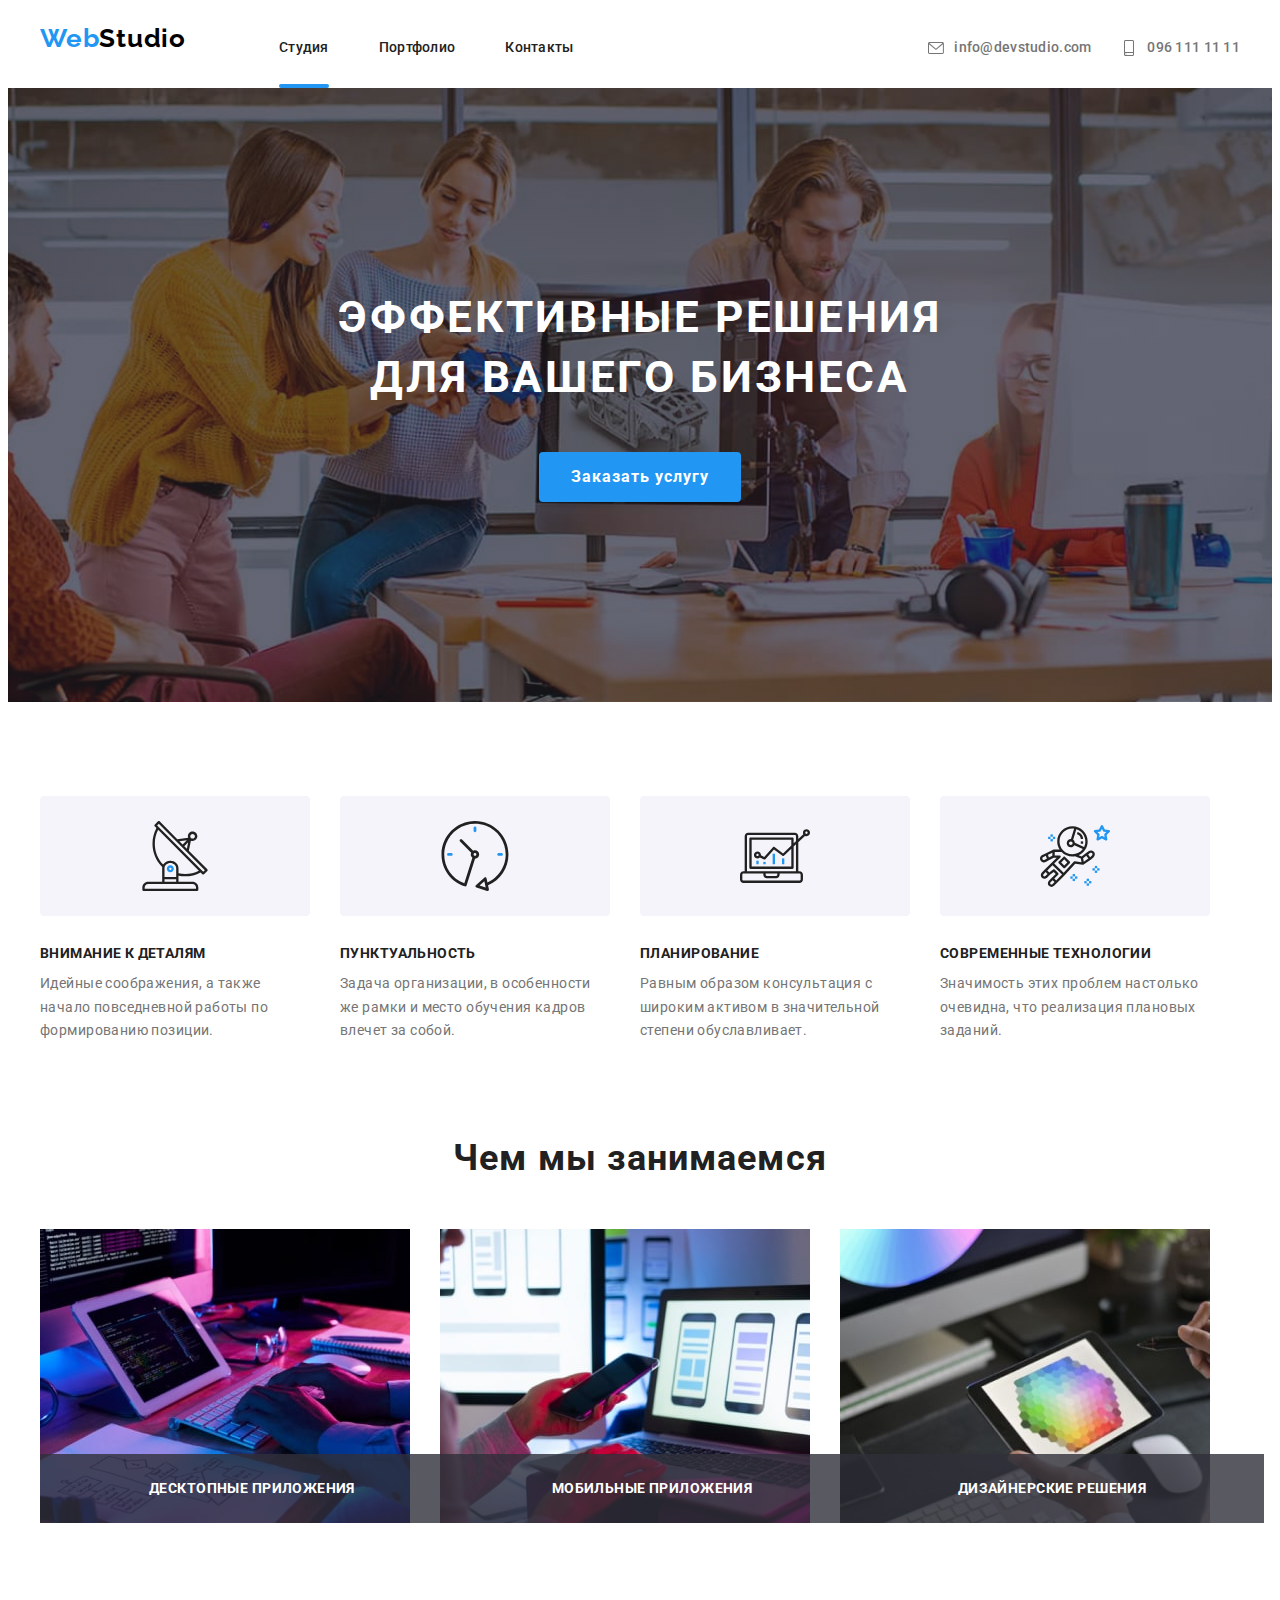
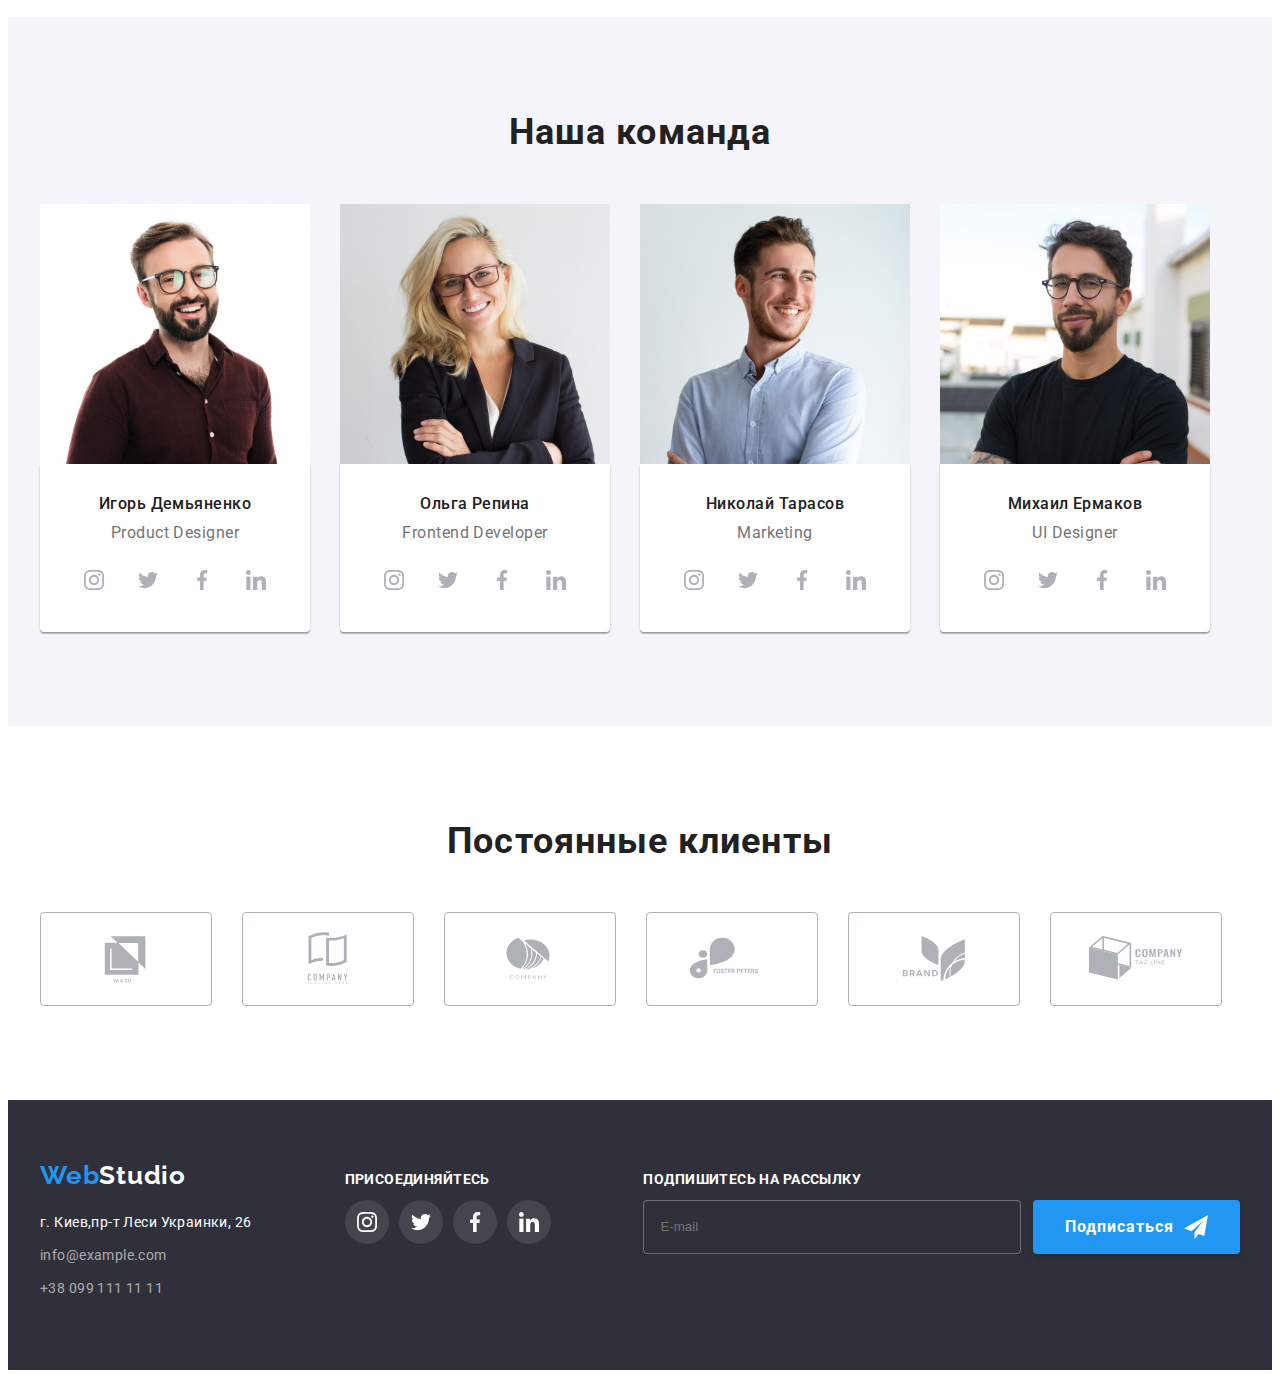
==== commit 3d9a259b: "dz-07-part-5" ====
--- a/index.html
+++ b/index.html
@@ -24,12 +24,12 @@
         <div class="container header__container">
             <a class="logo logo--black link" href="WebStudio"><span class="logo__web">Web</span><span
                     class>Studio</span></a>
-            <nav class="header_nav">
-                <ul class="site-nav list">
-                    <li class="site-nav__item"><a href="./index.html" class="site-nav__link link current">Студия</a>
-                    </li>
-                    <li class="site-nav__item"><a href="./portfolio.html" class="site-nav__link link">Портфолио</a></li>
-                    <li class="site-nav__item"><a href="" class="site-nav__link link">Контакты</a></li>
+            <nav class="header__nav">
+                <ul class="nav list">
+                    <li class="nav__item"><a href="./index.html" class="nav__link nav__link--current link ">Студия</a>
+                    </li>
+                    <li class="nav__item"><a href="./portfolio.html" class="nav__link link">Портфолио</a></li>
+                    <li class="nav__item"><a href="" class="nav__link link">Контакты</a></li>
                 </ul>
             </nav>
             <ul class="contacts list">
@@ -50,7 +50,7 @@
         <section class="main-section">
             <div class="container">
                 <h1 class="main-section__title">Эффективные решения для вашего бизнеса</h1>
-                <button class="primary-btn" type="button" data-modal-open>Заказать услугу</button>
+                <button class="primary-btn--flex" type="button" data-modal-open>Заказать услугу</button>
             </div>
         </section>
         <section class="section special">
@@ -317,16 +317,16 @@
                         class>Studio</span></a>
                 <address class="address">
                     <ul class="address__contacts list">
-                        <li class="address__item box">
+                        <li class="address__item">
                             <a class="address__map link" href="https://goo.gl/maps/kV6BVvsJmheGVxGN6" target="_blank"
                                 rel="noopener noreferrer">г.
                                 Киев,пр-т Леси Украинки, 26
                             </a>
                         </li>
-                        <li class="contact__item box">
+                        <li class="contact__item">
                             <a class="address__link link" href="mailto:info@example.com">info@example.com</a>
                         </li>
-                        <li class="contact__item box">
+                        <li class="contact__item">
                             <a class="address__link link" href="tel:+380991111111">+38 099 111 11 11</a>
                         </li>
                     </ul>
@@ -374,7 +374,6 @@
                     </button>
                 </form>
             </div>
-        </div>
         </div>
     </footer>
     <div class="backdrop is-hidden" data-modal>
@@ -430,7 +429,7 @@
                         </span>Соглашаюсь с рассылкой и
                         принимаю <a href="index.html" class="check-link">&nbsp;Условия договора</a></label>
                 </div>
-                <button class="primary-btn" type="submit">Отправить</button>
+                <button class="primary-btn--flex" type="submit">Отправить</button>
             </form>
         </div>
     </div>
--- a/css/main.min.css
+++ b/css/main.min.css
@@ -1,2 +1,2 @@
-.visually-hidden{position:absolute;white-space:nowrap;width:1px;height:1px;overflow:hidden;border:0;padding:0;clip:rect(0 0 0 0);clip-path:inset(50%);margin:-1px}.is-hidden{visibility:hidden;opacity:0;pointer-events:none}body{font-family:'Roboto', sans-serif;color:var(--primary-text-color);background-color:var(--primary-bgr-color)}p,h1,h2,h3,h4,h5,h6{margin:0}ul{margin:0;padding:0}img{display:block;max-width:100%;height:auto}.section{padding:94px 0}.section-title{font-style:normal;font-weight:700;font-size:36px;line-height:1.17;text-align:center;letter-spacing:0.03em;color:#212121;margin-bottom:50px}.container{width:1200px;padding:0 15px;margin:0 auto}.list{list-style:none}.link{text-decoration:none}.primary-btn{cursor:pointer;font-family:inherit;font-weight:700;font-size:16px;line-height:1.87;letter-spacing:0.06em;color:#fff;background-color:#2196f3;display:block;margin:0 auto;transition:background-color 250ms cubic-bezier(0.4, 0, 0.2, 1)}.primary-btn:focus,.primary-btn:hover{background-color:#2196f3}.primary-btn{min-width:200px;min-height:50px;padding:10px 32px;border:none;box-shadow:0px 4px 4px rgba(0,0,0,0.15);border-radius:4px}.secondary-btn{cursor:pointer;font-family:inherit;font-weight:500;font-size:16px;line-height:1.62;letter-spacing:0.03em;color:#212121;background-color:#f5f4fa;border-radius:4px;padding:6px 22px;border:none;transition:background-color 250ms cubic-bezier(0.4, 0, 0.2, 1),color 250ms cubic-bezier(0.4, 0, 0.2, 1)}.secondary-btn:hover,.secondary-btn:focus{color:#fff;background-color:#2196f3;box-shadow:0px 3px 1px rgba(0,0,0,0.1),0px 1px 2px rgba(0,0,0,0.08),0px 2px 2px rgba(0,0,0,0.12)}.logo{font-family:Raleway;font-style:normal;font-weight:700;font-size:26px;line-height:1.19;letter-spacing:0.03em}.logo__web{color:#2196f3}.logo--black{color:#000}.logo--white{color:#fff}.header_nav{margin-left:93px}.site-nav{display:flex;align-items:center}.site-nav__item:not(:last-child){margin-right:50px}.site-nav__link{font-weight:500;font-size:14px;line-height:1.14;letter-spacing:0.02em;color:#212121;padding:32px 0;display:block;transition:color 250ms cubic-bezier(0.4, 0, 0.2, 1);position:relative}.site-nav__link__link.current::after{content:'';position:absolute;left:0;bottom:0;display:block;width:100%;height:4px;border-radius:10px;background-color:#2196f3}.current{color:#2196f3}.site-nav__link:hover,.site-nav__link:focus{color:#2196f3}.header__container{display:flex;align-items:center}.contacts{display:flex;align-items:center;margin-left:auto}.contacts:not(:last-child){margin-right:50px}.contacts__link{font-family:Roboto;font-style:normal;font-weight:500;font-size:14px;line-height:1.14;letter-spacing:0.02em;color:#757575;padding:32px 0;transition:color 250ms cubic-bezier(0.4, 0, 0.2, 1)}.contacts__item{display:flex;align-items:center;justify-content:center;margin-left:30px}.contacts__link:hover,.contacts__link:focus{color:#2196f3}.contacts__icon{margin-right:10px}.contacts__icon{fill:currentColor}.main-section{font-weight:900;font-size:44px;line-height:1.36;text-align:center;letter-spacing:0.06em;text-transform:uppercase;color:#fff;background-color:#2f303a;background-size:cover;background-image:linear-gradient(rgba(47,48,58,0.4), rgba(47,48,58,0.4)),url(../images/hero-bg.jpg);background-repeat:no-repeat;background-position:center;padding:200px 0}.main-section__title{font-size:44px;max-width:696px;margin:0 auto 30px}.special-list__icon-wrapp{display:flex;justify-content:center;background-color:#f5f4fa;padding:25px 100px;margin-bottom:30px;border-radius:4px}.special-list__icon-wrapp+.special-list__icon-wrapp{margin-left:30px}.special{padding-bottom:47px}.special-list{display:flex}.special-list__item{margin-right:30px}.special-list__item:not(:last-child){margin-right:30px}.special-list__title{font-weight:700;font-size:14px;line-height:1.14;letter-spacing:0.03em;text-transform:uppercase;color:#212121;margin-bottom:10px}.special-list__text{font-weight:400;font-size:14px;line-height:1.71;letter-spacing:0.03em;color:#757575}.works__item{position:relative}.works__text-wrapp{background:rgba(47,48,58,0.8);width:100%;position:absolute;padding:27px;text-align:center;left:0;bottom:0}.works__text{font-weight:700;font-size:14px;line-height:1.14;text-align:center;letter-spacing:0.03em;text-transform:uppercase;color:#fff}.section-work{padding-top:47px}.works{display:flex}.works__item:not(:last-child){margin-right:30px}.team{background-color:#f5f4fa}.team-list{display:flex}.team-list-teammate__styles{line-height:1.19;text-align:center;letter-spacing:0.03em}.team-list__item:not(:last-child){margin-right:30px}.team-list__teammate{padding:30px 32px;background:#fff;box-shadow:0px 1px 3px rgba(0,0,0,0.12),0px 1px 1px rgba(0,0,0,0.14),0px 2px 1px rgba(0,0,0,0.2);border-radius:0px 0px 4px 4px}.team-list__teammate-name{font-style:normal;font-weight:500;font-size:16px;color:#212121}.team-list__teammate-position{margin-top:10px;margin-bottom:16px;font-weight:400;font-size:16px;color:#757575}.social-list__link--secondary--color{border-radius:50%;display:flex;align-items:center;justify-content:center;width:44px;height:44px;background-color:rgba(255,255,255,0.1);transition:background-color 250ms cubic-bezier(0.4, 0, 0.2, 1)}.social-list__link--secondary--color:hover,.social-list__link--secondary--color:focus{background-color:#2196f3}.social-list{display:flex}.social-list__item{width:44px;height:44px}.social-list__item:not(:first-child){margin-left:10px}.social-list__link{width:100%;height:100%;border-radius:50%;display:flex;align-items:center;justify-content:center;transition:background-color 250ms cubic-bezier(0.4, 0, 0.2, 1)}.social-list__link:hover,.social-list__link:focus{background-color:#2196f3}.social-list__link:hover .social-list__icon,.social-list__link:focus .social-list__icon{fill:#fff}.social-list__icon{fill:#afb1b8;transition:fill 250ms cubic-bezier(0.4, 0, 0.2, 1)}.clients{display:flex}.clients__item:not(:first-child){margin-left:30px}.clients__link{display:flex;justify-content:center;align-items:center;width:170px;height:92px;border:1px solid #afb1b8;border-radius:4px;color:#afb1b8;transition:border 250ms cubic-bezier(0.4, 0, 0.2, 1),color 250ms cubic-bezier(0.4, 0, 0.2, 1)}.clients__link:hover,.clients__link:focus{border-color:#2196f3}.clients__link:hover,.clients__link:focus{color:#2196f3}.clients__icon{fill:currentColor}.footer__title{font-size:14px;line-height:1.14;letter-spacing:0.03em;text-transform:uppercase;color:#fff;margin-bottom:12px}.address{margin-top:20px}.address__contacts{display:block}.address__map{font-style:normal;font-weight:normal;font-size:14px;line-height:1.71;letter-spacing:0.03em;color:#fff;transition:color 250ms cubic-bezier(0.4, 0, 0.2, 1)}.address__map__map:hover,.address__map__map:focus{color:#2196f3}.footer{padding:60px 0;background-color:#2f303a}.address__link{font-style:normal;font-weight:normal;font-size:14px;line-height:1.71;letter-spacing:0.03em;color:rgba(255,255,255,0.6);transition:color 250ms cubic-bezier(0.4, 0, 0.2, 1)}.address__link__link:hover,.address__link__link:focus{color:#2196f3}.footer__container{display:flex;align-items:baseline}.box:not(:last-child){margin-bottom:9px}.container-join{justify-content:flex-start;margin-left:70px;margin-top:12px}.join{display:flex;padding:0}.join-wrapp+.join-wrapp{margin-left:10px}.mailing-container{margin-left:auto;margin-top:12px}.subscrib__form{display:flex}.subscrib__input{margin-right:12px;border-radius:4px;padding-left:16px;background-color:transparent;transition:border-color 250ms cubic-bezier(0.4, 0, 0.2, 1);width:358px;min-height:50px;border:1px solid rgba(255,255,255,0.3)}.E-mail{font-weight:normal;font-size:16px;line-height:1.25;display:flex;align-items:center;letter-spacing:0.03em;color:rgba(255,255,255,0.6)}.primary-btn--flex{align-items:center;display:inline-flex}.primary-btn--icon{background-repeat:no-repeat;background-position:center;background-size:cover;margin-left:10px}.filter{display:flex;justify-content:center;margin-bottom:50px}.filter__item:not(:last-child){margin-right:8px}.filter__item{margin-right:8px}.portfolio-title{font-style:normal;font-weight:500;font-size:18px;line-height:2;letter-spacing:0.06em;color:#212121}.portfolio-list__text{font-size:16px;line-height:1.87;letter-spacing:0.03em;color:#757575}.portfolio-list{display:flex;flex-wrap:wrap}.portfolio-list__item:hover,.portfolio-item:focus{box-shadow:0px 1px 1px rgba(0,0,0,0.12),0px 4px 4px rgba(0,0,0,0.06),1px 4px 6px rgba(0,0,0,0.16)}.portfolio-list__item:hover .portfolio-text-invisible{transform:translateY(0)}.portfolio-list__item{border:1px solid #eee;transition:box-shadow 250ms cubic-bezier(0.4, 0, 0.2, 1)}.portfolio-list__item{flex-basis:calc((100% - 60px) / 3)}.portfolio-list__item:not(:nth-child(3n)){margin-right:30px}.portfolio-list__item:not(:nth-child(-n+3)){margin-top:30px}.type-work{padding:20px 24px}.portfolio-list__item-wrap{position:relative;overflow:hidden}.portfolio-list__text-invisible{font-style:normal;font-weight:normal;font-size:18px;line-height:1.56;letter-spacing:0.03em;color:#fff;background-color:rgba(33,150,243,0.9);position:absolute;top:0;left:0;padding:63px 24px;height:101%;transform:translateY(100%);transition:transform(250ms)}.header-portfolio{border:1px solid #ececec}.backdrop{display:flex;justify-content:center;align-items:center;width:100vw;height:100vh;background-color:rgba(0,0,0,0.2);position:fixed;top:0;left:0;transition:opacity 250ms, visibility 250ms}.backdrop.is-hidden .modal{transform:scale(0.7)}.modal{width:528px;min-height:581px;padding:40px;background-color:#fff;border-radius:5px;position:absolute;transform:scale(1);transition:transform 250ms cubic-bezier(0.4, 0, 0.2, 1)}.modal-close{cursor:pointer;position:absolute;top:8px;right:8px;width:30px;height:30px;background-color:transparent;background:#fff;border:1px solid rgba(0,0,0,0.1);border-radius:50%;display:flex;align-items:center;justify-content:center}.close-icon:hover,.close-icon:focus{fill:#2196f3;transition:fill transition-cubic}.modal-title{font-weight:bold;font-size:20px;line-height:1.15;text-align:center;letter-spacing:0.03em;color:#212121;margin-bottom:12px}.form-field{margin-bottom:10px}.modal-form__input-text{font-weight:normal;font-size:12px;line-height:1.17;letter-spacing:0.01em;color:#757575;background-color:transparent;margin-bottom:4px;display:block}.form-field-textarea{margin-bottom:20px;display:flex;flex-direction:column}.input-wrap{position:relative}.modal-form__input{width:100%;height:40px;border:1px solid rgba(33,33,33,0.2);border-radius:4px;outline:none;padding-left:42px;background-color:transparent;color:#000;transition:border-color 250ms cubic-bezier(0.4, 0, 0.2, 1)}.modal-form__input:focus+.input-icon{fill:#2196f3}.modal-form__input:focus{border-color:#2196f3}.input-icon{position:absolute;margin-left:12px;top:50%;transform:translateY(-50%);left:0;transition:fill 250ms cubic-bezier(0.4, 0, 0.2, 1)}.modal-text{width:448px;height:120px;border:1px solid rgba(33,33,33,0.2);border-radius:4px;outline:none;padding:12px 16px;resize:none}.modal-text:focus{border-color:#2196f3}.modal-text::placeholder{font-weight:normal;font-size:12px;line-height:14px;letter-spacing:0.01em;color:rgba(117,117,117,0.5)}.checkbox-field{cursor:pointer;margin-bottom:30px}.modal-check__text{font-weight:normal;font-size:14px;line-height:1.71;letter-spacing:0.03em;color:#757575;display:flex;align-items:center}.modal-check__text span{width:16px;height:15px;border:2px solid #212121;margin-right:8px;border-radius:2px;display:flex;align-items:center;justify-content:center}.icon-check{fill:#fff}.check-link{text-decoration-skip-ink:none;color:#2196f3}.modal-check:checked+.modal-check__text span{background-color:#2196f3;border:none}
+.visually-hidden{position:absolute;white-space:nowrap;width:1px;height:1px;overflow:hidden;border:0;padding:0;clip:rect(0 0 0 0);clip-path:inset(50%);margin:-1px}.is-hidden{visibility:hidden;opacity:0;pointer-events:none}.contacts,.contacts__link,.contacts__item,.clients,.clients__link,.footer__container,.join,.subscrib__form,.E-mail{display:flex}.social-list__link--secondary--color,.social-list__link,.modal-close{display:flex;align-items:center;justify-content:center}body{font-family:'Roboto', sans-serif;color:#000;background-color:#fff}p,h1,h2,h3,h4,h5,h6{margin:0}ul{margin:0;padding:0}img{display:block;max-width:100%;height:auto}.section{padding:94px 0}.section-title{font-style:normal;text-align:center;font-weight:700;font-size:36px;line-height:1.17;letter-spacing:.03em;color:#212121;margin-bottom:50px}.container{width:1200px;padding:0 15px;margin:0 auto}.list{list-style:none}.link{text-decoration:none}.primary-btn--flex{cursor:pointer;font-family:inherit;font-weight:700;font-size:16px;line-height:1.87;letter-spacing:.06em;color:#fff;background-color:#2196f3;display:flex;margin:0 auto;transition:background-color 250ms cubic-bezier(0.4, 0, 0.2, 1)}.primary-btn--flex:focus,.primary-btn--flex:hover{background-color:#2196f3}.primary-btn--flex{min-width:200px;min-height:50px;padding:10px 32px;border:none;box-shadow:0px 4px 4px rgba(0,0,0,0.15);border-radius:4px}.secondary-btn{cursor:pointer;font-family:inherit;font-weight:500;font-size:16px;line-height:1.62;letter-spacing:.03em;color:#212121;background-color:#f5f4fa;border-radius:4px;padding:6px 22px;border:none;transition:background-color 250ms cubic-bezier(0.4, 0, 0.2, 1),color 250ms cubic-bezier(0.4, 0, 0.2, 1)}.secondary-btn:hover,.secondary-btn:focus{color:#fff;background-color:#2196f3;box-shadow:0px 3px 1px rgba(0,0,0,0.1),0px 1px 2px rgba(0,0,0,0.08),0px 2px 2px rgba(0,0,0,0.12)}.logo{font-family:Raleway;font-style:normal;font-weight:700;font-size:26px;line-height:1.19;letter-spacing:.03em;margin-bottom:20px}.logo__web{color:#2196f3}.logo--black{color:#000}.logo--white{color:#fff}.header__nav{margin-left:93px}.nav{display:flex;align-items:center}.nav__item:not(:last-child){margin-right:50px}.nav__link{font-weight:500;font-size:14px;line-height:1.14;letter-spacing:0.02em;color:#212121;padding:32px 0;display:block;transition:color 250ms cubic-bezier(0.4, 0, 0.2, 1);position:relative}.nav__link--current::after{content:'';position:absolute;left:0;bottom:0;display:block;width:100%;height:4px;border-radius:10px;background-color:#2196f3}.current{color:#2196f3}.nav__link:hover,.nav__link:focus{color:#2196f3}.header__container{display:flex;align-items:center}.contacts{align-items:center;margin-left:auto}.contacts:not(:last-child){margin-right:50px}.contacts__link{font-style:normal;font-weight:500;font-size:14px;line-height:1.14;letter-spacing:.02em;color:#757575;padding:32px 0;transition:color 250ms cubic-bezier(0.4, 0, 0.2, 1)}.contacts__item{align-items:center;justify-content:center;margin-left:30px}.contacts__link:hover,.contacts__link:focus{color:#2196f3}.contacts__icon{margin-right:10px}.contacts__icon{fill:currentColor}.main-section{text-align:center;font-weight:900;font-size:44px;line-height:1.36;letter-spacing:.06em;text-transform:uppercase;color:#fff;background-color:#2f303a;background-size:cover;background-image:linear-gradient(rgba(47,48,58,0.4), rgba(47,48,58,0.4)),url(../images/hero-bg.jpg);background-repeat:no-repeat;background-position:center;padding:200px 0}.main-section__title{font-size:44px;max-width:696px;margin:0 auto 30px}.special-list__icon-wrapp{display:flex;justify-content:center;background-color:#f5f4fa;padding:25px 100px;margin-bottom:30px;border-radius:4px}.special-list__icon-wrapp+.special-list__icon-wrapp{margin-left:30px}.special{padding-bottom:47px}.special-list{display:flex}.special-list__item{margin-right:30px}.special-list__item:not(:last-child){margin-right:30px}.special-list__title{font-weight:700;font-size:14px;line-height:1.14;letter-spacing:0.03em;text-transform:uppercase;color:#212121;margin-bottom:10px}.special-list__text{font-weight:400;font-size:14px;line-height:1.71;letter-spacing:0.03em;color:#757575}.works__item{position:relative}.works__text-wrapp{background:rgba(47,48,58,0.8);width:100%;position:absolute;padding:27px;text-align:center;left:0;bottom:0}.works__text{font-weight:700;font-size:14px;line-height:1.14;text-align:center;letter-spacing:0.03em;text-transform:uppercase;color:#fff}.section-work{padding-top:47px}.works{display:flex}.works__item:not(:last-child){margin-right:30px}.team{background-color:#f5f4fa}.team-list{display:flex}.team-list__item:not(:last-child){margin-right:30px}.team-list__teammate{padding:30px 32px;background:#fff;box-shadow:0px 1px 3px rgba(0,0,0,0.12),0px 1px 1px rgba(0,0,0,0.14),0px 2px 1px rgba(0,0,0,0.2);border-radius:0px 0px 4px 4px}.team-list__teammate-name{text-align:center;font-style:normal;font-weight:500;font-size:16px;line-height:1.19;letter-spacing:.03em;color:#212121}.team-list__teammate-position{line-height:1.19;text-align:center;letter-spacing:0.03em;margin-top:10px;margin-bottom:16px;font-weight:400;font-size:16px;color:#757575}.social-list__link--secondary--color{border-radius:50%;transition:background-color 250ms cubic-bezier(0.4, 0, 0.2, 1)}.social-list__link--secondary--color{width:44px;height:44px;background-color:rgba(255,255,255,0.1)}.social-list__link--secondary--color:hover,.social-list__link--secondary--color:focus{background-color:#2196f3}.social-list{display:flex}.social-list__item{width:44px;height:44px}.social-list__item:not(:first-child){margin-left:10px}.social-list__link{width:100%;height:100%;border-radius:50%;transition:background-color 250ms cubic-bezier(0.4, 0, 0.2, 1)}.social-list__link:hover,.social-list__link:focus{background-color:#2196f3}.social-list__link:hover .social-list__icon,.social-list__link:focus .social-list__icon{fill:#fff}.social-list__icon{fill:#afb1b8;transition:fill 250ms cubic-bezier(0.4, 0, 0.2, 1)}.clients__item:not(:first-child){margin-left:30px}.clients__link{justify-content:center;align-items:center;width:170px;height:92px;border:1px solid #afb1b8;border-radius:4px;color:#afb1b8;transition:border 250ms cubic-bezier(0.4, 0, 0.2, 1),color 250ms cubic-bezier(0.4, 0, 0.2, 1)}.clients__link:hover,.clients__link:focus{border-color:#2196f3}.clients__link:hover,.clients__link:focus{color:#2196f3}.clients__icon{fill:currentColor}.footer__title{font-size:14px;line-height:1.14;letter-spacing:0.03em;text-transform:uppercase;color:#fff;margin-bottom:12px}.address{margin-top:20px}.address__contacts{display:block}.address__map{font-style:normal;font-weight:400;font-size:14px;line-height:1.71;letter-spacing:.03em;color:#fff;transition:color 250ms cubic-bezier(0.4, 0, 0.2, 1)}.address__map__map:hover,.address__map__map:focus{color:#2196f3}.footer{padding:60px 0;background-color:#2f303a}.address__link{font-style:normal;font-weight:400;font-size:14px;line-height:1.71;letter-spacing:.03em;color:rgba(255,255,255,0.6);transition:color 250ms cubic-bezier(0.4, 0, 0.2, 1)}.address__link__link:hover,.address__link__link:focus{color:#2196f3}.footer__container{justify-content:space-between;align-items:baseline}.address__item{margin-bottom:9px}.contact__item{margin-bottom:9px}.container-join{justify-content:flex-start;margin-left:70px;margin-top:12px}.join{padding:0}.join-wrapp+.join-wrapp{margin-left:10px}.mailing-container{margin-left:auto;margin-top:12px}.subscrib__input{margin-right:12px;border-radius:4px;padding-left:16px;background-color:transparent;transition:border-color 250ms cubic-bezier(0.4, 0, 0.2, 1);width:358px;min-height:50px;border:1px solid rgba(255,255,255,0.3)}.E-mail{font-weight:400;font-size:16px;line-height:1.25;letter-spacing:.03em;align-items:center;color:rgba(255,255,255,0.6)}.primary-btn--flex{align-items:center;display:inline-flex}.primary-btn--icon{background-repeat:no-repeat;background-position:center;background-size:cover;margin-left:10px}.filter{display:flex;justify-content:center;margin-bottom:50px}.filter__item:not(:last-child){margin-right:8px}.filter__item{margin-right:8px}.portfolio-title{font-style:normal;font-weight:500;font-size:18px;line-height:2;letter-spacing:0.06em;color:#212121}.portfolio-list__text{font-size:16px;line-height:1.87;letter-spacing:0.03em;color:#757575}.portfolio-list{display:flex;flex-wrap:wrap}.portfolio-list__item:hover,.portfolio-item:focus{box-shadow:0px 1px 1px rgba(0,0,0,0.12),0px 4px 4px rgba(0,0,0,0.06),1px 4px 6px rgba(0,0,0,0.16)}.portfolio-list__item:hover .portfolio-text-invisible{transform:translateY(0)}.portfolio-list__item{border:1px solid #eee;transition:box-shadow 250ms cubic-bezier(0.4, 0, 0.2, 1)}.portfolio-list__item{flex-basis:calc((100% - 60px) / 3)}.portfolio-list__item:not(:nth-child(3n)){margin-right:30px}.portfolio-list__item:not(:nth-child(-n+3)){margin-top:30px}.type-work{padding:20px 24px}.portfolio-list__item-wrap{position:relative;overflow:hidden}.portfolio-list__text-invisible{font-style:normal;font-weight:400;font-size:18px;line-height:1.56;letter-spacing:0.03em;color:#fff;background-color:rgba(33,150,243,0.9);position:absolute;top:0;left:0;padding:63px 24px;height:101%;transform:translateY(100%);transition:transform(250ms)}.header-portfolio{border:1px solid #ececec}.backdrop{display:flex;justify-content:center;align-items:center;width:100vw;height:100vh;background-color:rgba(0,0,0,0.2);position:fixed;top:0;left:0;transition:opacity 250ms, visibility 250ms}.backdrop.is-hidden .modal{transform:scale(0.7)}.modal{width:528px;min-height:581px;padding:40px;background-color:#fff;border-radius:5px;position:absolute;transform:scale(1);transition:transform 250ms cubic-bezier(0.4, 0, 0.2, 1)}.modal-close{cursor:pointer;position:absolute;top:8px;right:8px;width:30px;height:30px;background-color:transparent;background:#fff;border:1px solid rgba(0,0,0,0.1);border-radius:50%}.close-icon:hover,.close-icon:focus{fill:#2196f3;transition:fill transition-cubic}.modal-main__title{text-align:center;font-weight:700;font-size:20px;line-height:1.15;letter-spacing:.03em;color:#212121;margin-bottom:12px}.form-field{margin-bottom:10px}.modal-form__input-text{font-weight:400;font-size:12px;line-height:1.17;letter-spacing:0.01em;color:#757575;background-color:transparent;margin-bottom:4px;display:block}.form-field-textarea{margin-bottom:20px;display:flex;flex-direction:column}.input-wrap{position:relative}.modal-form__input{width:100%;height:40px;border:1px solid rgba(33,33,33,0.2);border-radius:4px;outline:none;padding-left:42px;background-color:transparent;color:#000;transition:border-color 250ms cubic-bezier(0.4, 0, 0.2, 1)}.modal-form__input:focus+.input-icon{fill:#2196f3}.modal-form__input:focus{border-color:#2196f3}.input-icon{position:absolute;margin-left:12px;top:50%;transform:translateY(-50%);left:0;transition:fill 250ms cubic-bezier(0.4, 0, 0.2, 1)}.modal-text{width:448px;height:120px;border:1px solid rgba(33,33,33,0.2);border-radius:4px;outline:none;padding:12px 16px;resize:none}.modal-text:focus{border-color:#2196f3}.modal-text::placeholder{font-weight:400;font-size:12px;line-height:14px;letter-spacing:0.01em;color:rgba(117,117,117,0.5)}.checkbox-field{cursor:pointer;margin-bottom:30px}.modal-check__text{font-weight:400;font-size:14px;line-height:1.71;letter-spacing:0.03em;color:#757575;display:flex;align-items:center}.modal-check__text span{width:16px;height:15px;border:2px solid #212121;margin-right:8px;border-radius:2px;display:flex;align-items:center;justify-content:center}.icon-check{fill:#fff}.check-link{text-decoration-skip-ink:none;color:#2196f3}.modal-check:checked+.modal-check__text span{background-color:#2196f3;border:none}
 /*# sourceMappingURL=main.min.css.map */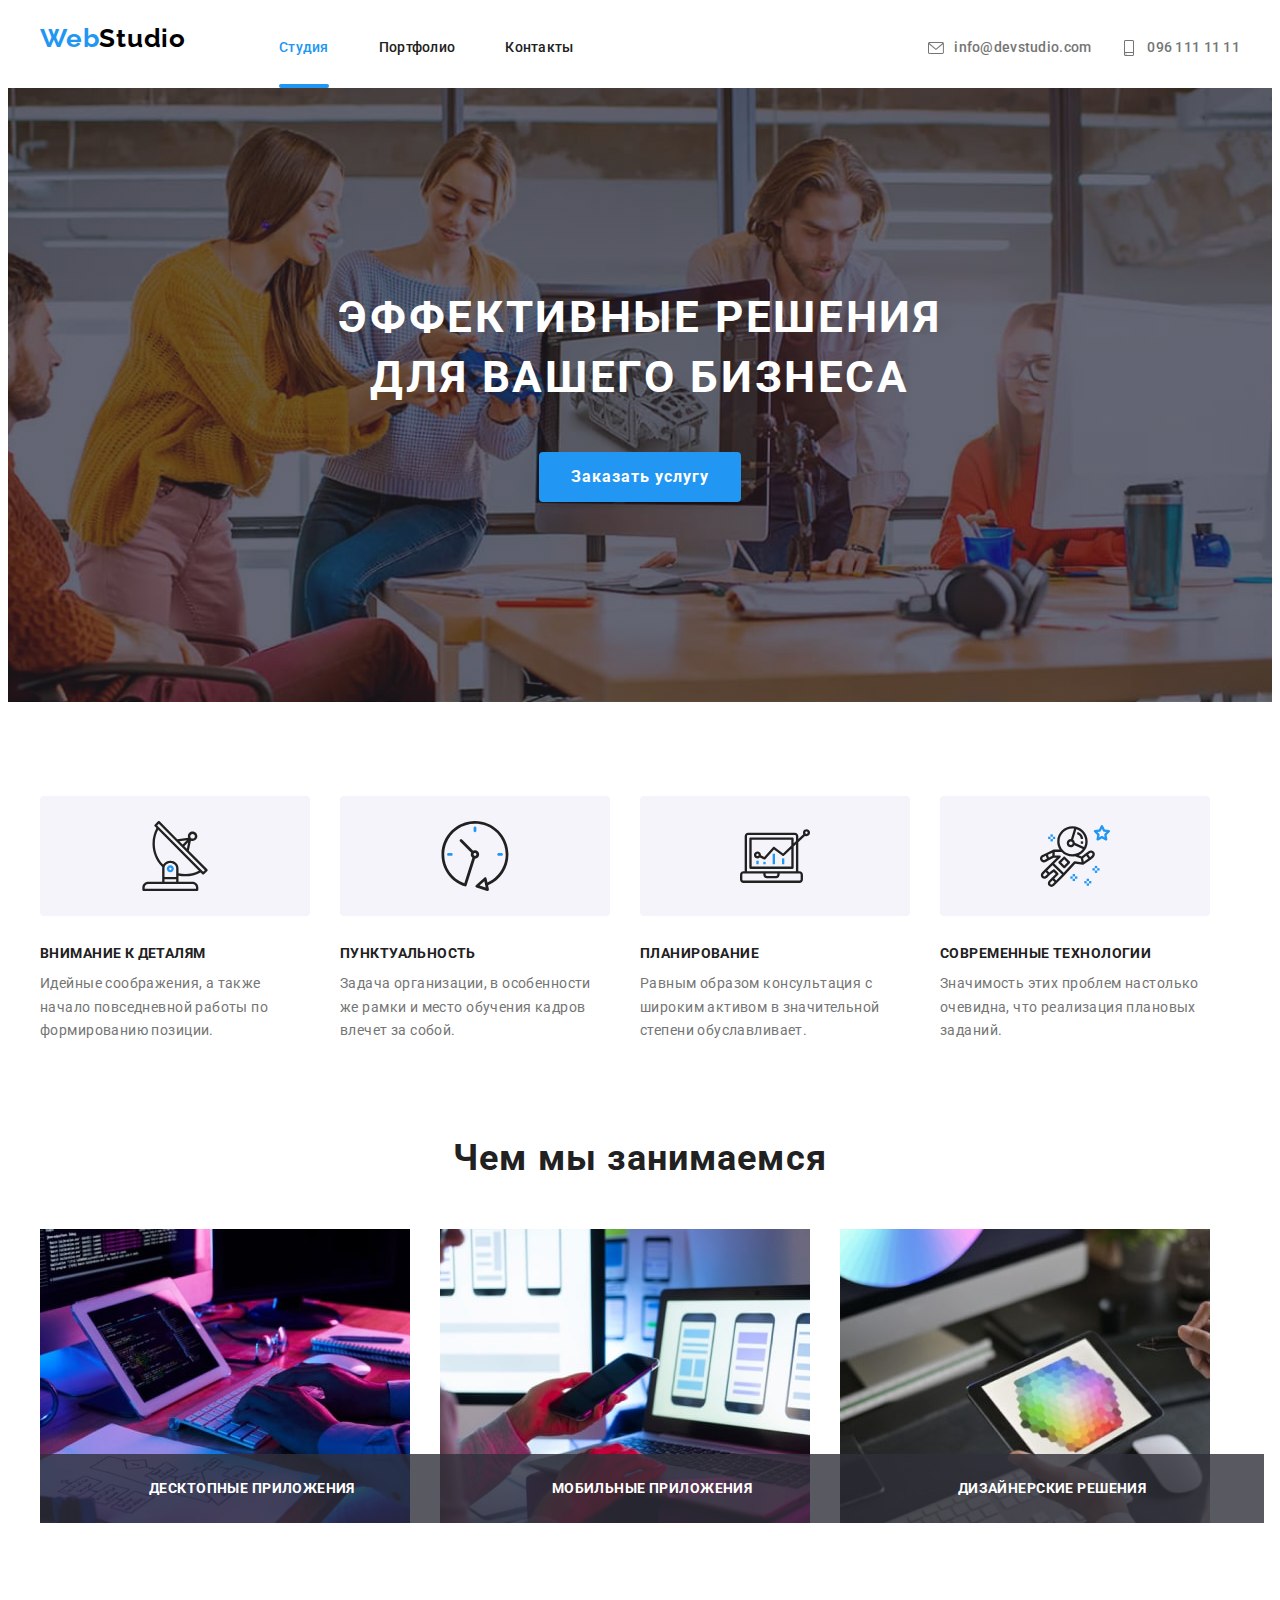
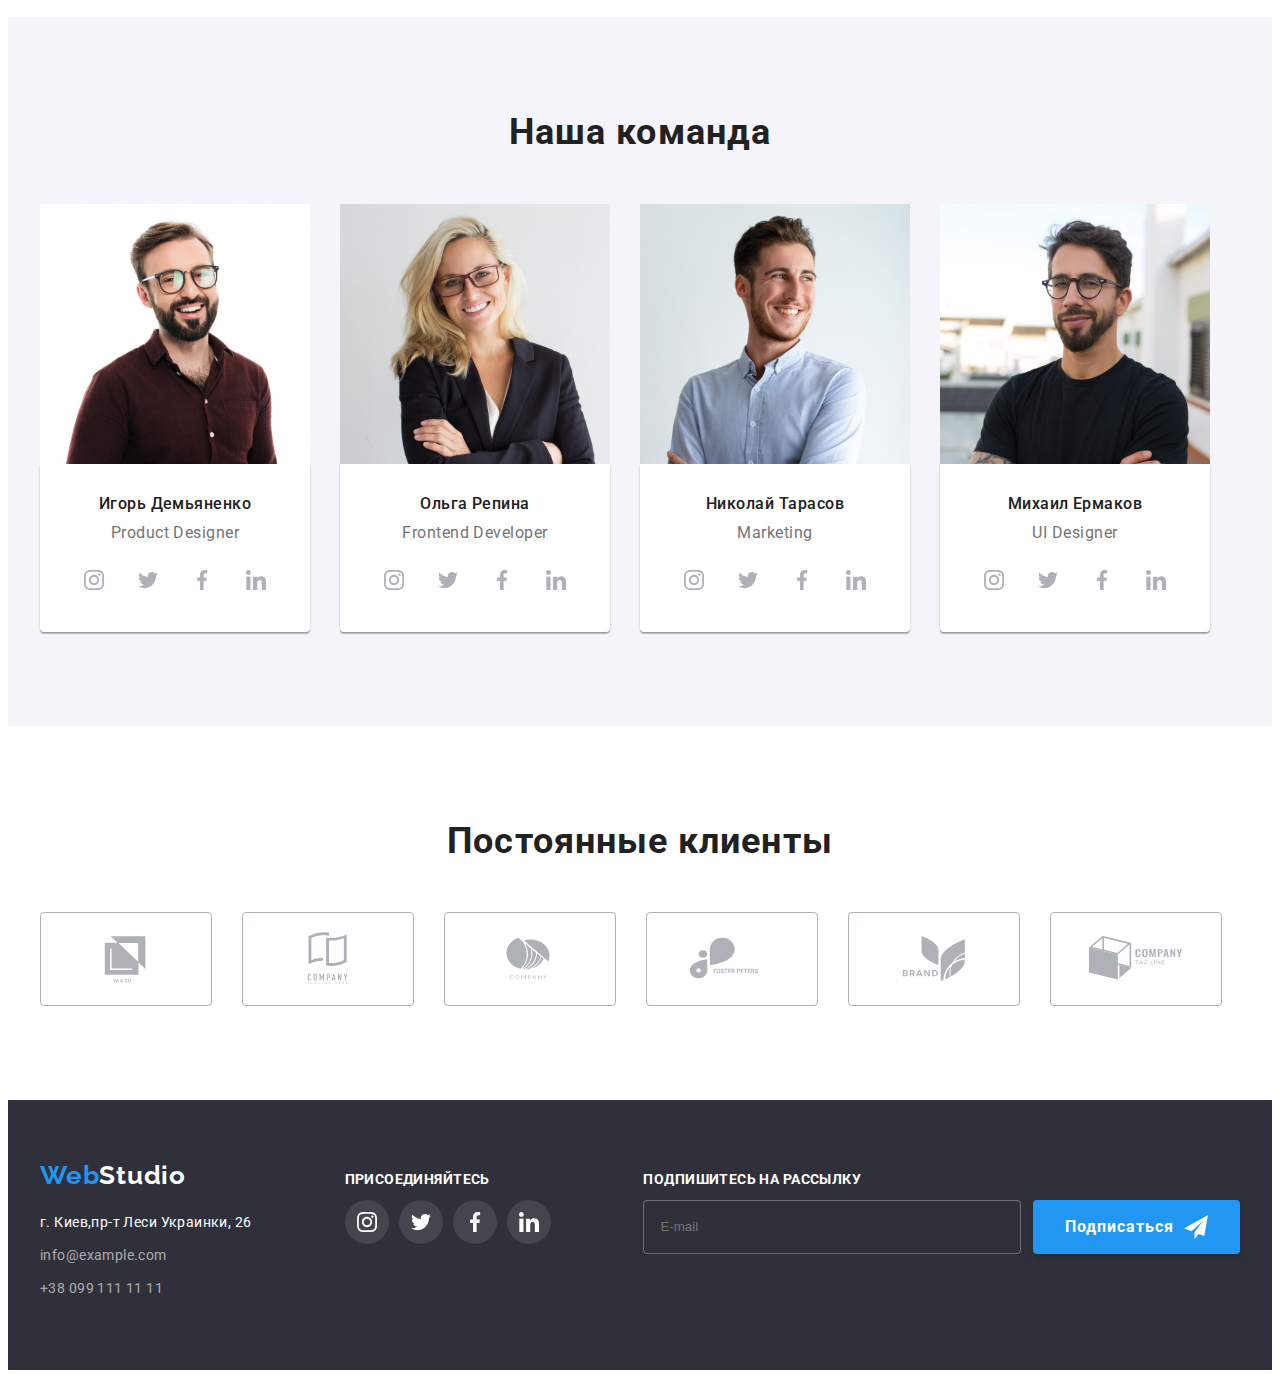
==== commit c7b64eff: "dz-07-pravki-2" ====
--- a/index.html
+++ b/index.html
@@ -22,14 +22,15 @@
 <body>
     <header class="header">
         <div class="container header__container">
-            <a class="logo logo--black link" href="WebStudio"><span class="logo__web">Web</span><span
+            <a class="logo logo--primary link" href="WebStudio"><span class="logo__web">Web</span><span
                     class>Studio</span></a>
             <nav class="header__nav">
-                <ul class="nav list">
-                    <li class="nav__item"><a href="./index.html" class="nav__link nav__link--current link ">Студия</a>
-                    </li>
-                    <li class="nav__item"><a href="./portfolio.html" class="nav__link link">Портфолио</a></li>
-                    <li class="nav__item"><a href="" class="nav__link link">Контакты</a></li>
+                <ul class="nav-list list">
+                    <li class="nav-list__item"><a href="./index.html"
+                            class="nav-list__link nav-list__link--current link ">Студия</a>
+                    </li>
+                    <li class="nav-list__item"><a href="./portfolio.html" class="nav-list__link link">Портфолио</a></li>
+                    <li class="nav-list__item"><a href="" class="nav-list__link link">Контакты</a></li>
                 </ul>
             </nav>
             <ul class="contacts list">
@@ -50,11 +51,11 @@
         <section class="main-section">
             <div class="container">
                 <h1 class="main-section__title">Эффективные решения для вашего бизнеса</h1>
-                <button class="primary-btn--flex" type="button" data-modal-open>Заказать услугу</button>
+                <button class="primary-btn primary-btn--flex" type="button" data-modal-open>Заказать услугу</button>
             </div>
         </section>
         <section class="section special">
-            <div class="container special-our">
+            <div class="container">
                 <h2 class="visually-hidden">Особенности</h2>
                 <ul class="special-list list">
                     <li class="special-list__item ">
@@ -312,8 +313,8 @@
     </main>
     <footer class="footer">
         <div class="container footer__container">
-            <div class="footer__address__container">
-                <a class="logo logo--white link" href="WebStudio"><span class="logo__web">Web</span><span
+            <div class="">
+                <a class="logo logo--secondary link" href="WebStudio"><span class="logo__web">Web</span><span
                         class>Studio</span></a>
                 <address class="address">
                     <ul class="address__contacts list">
@@ -332,43 +333,43 @@
                     </ul>
             </div>
             </address>
-            <div class="footer__join__container">
+            <div class="">
                 <h3 class="footer__title">ПРИСОЕДИНЯЙТЕСЬ</h3>
                 <ul class="social-list list">
                     <li class="social-list__item">
-                        <a href="" class="social-list__link social-list__link--secondary--color">
+                        <a href="" class="social-list__link social-list__link--secondary-color">
                             <svg class="social-list__icon" width="20" height="20">
                                 <use href="./images/icons.svg#icon-instagram-2"></use>
                             </svg>
                         </a>
                     </li>
                     <li class="social-list__item">
-                        <a href="" class="social-list__link social-list__link--secondary--color">
+                        <a href="" class="social-list__link social-list__link--secondary-color">
                             <svg class="social-list__icon" width="20" height="20">
                                 <use href="./images/icons.svg#icon-twitter-2"></use>
                             </svg></a>
                     </li>
                     <li class="social-list__item">
-                        <a href="" class="social-list__link social-list__link--secondary--color">
+                        <a href="" class="social-list__link social-list__link--secondary-color">
                             <svg class="social-list__icon" width="20" height="20">
                                 <use href="./images/icons.svg#icon-facebook-2"></use>
                             </svg></a>
                     </li>
                     <li class="social-list__item">
-                        <a href="" class="social-list__link social-list__link--secondary--color">
+                        <a href="" class="social-list__link social-list__link--secondary-color">
                             <svg class="social-list__icon" width="20" height="20">
                                 <use href="./images/icons.svg#icon-linkedin-2"></use>
                             </svg></a>
                     </li>
                 </ul>
             </div>
-            <div class="footer__mailing__container">
+            <div class="">
                 <h3 class="footer__title">Подпишитесь на рассылку</h3>
-                <form action="#" class="subscrib__form">
-                    <input type="text" name="mailing-email" class="subscrib__input" id="mailing-email"
+                <form action="#" class="subscribe">
+                    <input type="text" name="mailing-email" class="subscribe__input" id="mailing-email"
                         placeholder="E-mail" />
-                    <button class="primary-btn--flex" type="submit">Подписаться<svg class="primary-btn--icon" width="24"
-                            height="24">
+                    <button class="primary-btn primary-btn--flex" type="submit">Подписаться<svg
+                            class="primary-btn--icon" width="24" height="24">
                             <use href="./images/icons.svg#icon-send"></use>
                         </svg>
                     </button>
@@ -429,7 +430,7 @@
                         </span>Соглашаюсь с рассылкой и
                         принимаю <a href="index.html" class="check-link">&nbsp;Условия договора</a></label>
                 </div>
-                <button class="primary-btn--flex" type="submit">Отправить</button>
+                <button class="primary-btn primary-btn--flex" type="submit">Отправить</button>
             </form>
         </div>
     </div>
--- a/css/main.min.css
+++ b/css/main.min.css
@@ -1,2 +1,2 @@
-.visually-hidden{position:absolute;white-space:nowrap;width:1px;height:1px;overflow:hidden;border:0;padding:0;clip:rect(0 0 0 0);clip-path:inset(50%);margin:-1px}.is-hidden{visibility:hidden;opacity:0;pointer-events:none}.contacts,.contacts__link,.contacts__item,.clients,.clients__link,.footer__container,.join,.subscrib__form,.E-mail{display:flex}.social-list__link--secondary--color,.social-list__link,.modal-close{display:flex;align-items:center;justify-content:center}body{font-family:'Roboto', sans-serif;color:#000;background-color:#fff}p,h1,h2,h3,h4,h5,h6{margin:0}ul{margin:0;padding:0}img{display:block;max-width:100%;height:auto}.section{padding:94px 0}.section-title{font-style:normal;text-align:center;font-weight:700;font-size:36px;line-height:1.17;letter-spacing:.03em;color:#212121;margin-bottom:50px}.container{width:1200px;padding:0 15px;margin:0 auto}.list{list-style:none}.link{text-decoration:none}.primary-btn--flex{cursor:pointer;font-family:inherit;font-weight:700;font-size:16px;line-height:1.87;letter-spacing:.06em;color:#fff;background-color:#2196f3;display:flex;margin:0 auto;transition:background-color 250ms cubic-bezier(0.4, 0, 0.2, 1)}.primary-btn--flex:focus,.primary-btn--flex:hover{background-color:#2196f3}.primary-btn--flex{min-width:200px;min-height:50px;padding:10px 32px;border:none;box-shadow:0px 4px 4px rgba(0,0,0,0.15);border-radius:4px}.secondary-btn{cursor:pointer;font-family:inherit;font-weight:500;font-size:16px;line-height:1.62;letter-spacing:.03em;color:#212121;background-color:#f5f4fa;border-radius:4px;padding:6px 22px;border:none;transition:background-color 250ms cubic-bezier(0.4, 0, 0.2, 1),color 250ms cubic-bezier(0.4, 0, 0.2, 1)}.secondary-btn:hover,.secondary-btn:focus{color:#fff;background-color:#2196f3;box-shadow:0px 3px 1px rgba(0,0,0,0.1),0px 1px 2px rgba(0,0,0,0.08),0px 2px 2px rgba(0,0,0,0.12)}.logo{font-family:Raleway;font-style:normal;font-weight:700;font-size:26px;line-height:1.19;letter-spacing:.03em;margin-bottom:20px}.logo__web{color:#2196f3}.logo--black{color:#000}.logo--white{color:#fff}.header__nav{margin-left:93px}.nav{display:flex;align-items:center}.nav__item:not(:last-child){margin-right:50px}.nav__link{font-weight:500;font-size:14px;line-height:1.14;letter-spacing:0.02em;color:#212121;padding:32px 0;display:block;transition:color 250ms cubic-bezier(0.4, 0, 0.2, 1);position:relative}.nav__link--current::after{content:'';position:absolute;left:0;bottom:0;display:block;width:100%;height:4px;border-radius:10px;background-color:#2196f3}.current{color:#2196f3}.nav__link:hover,.nav__link:focus{color:#2196f3}.header__container{display:flex;align-items:center}.contacts{align-items:center;margin-left:auto}.contacts:not(:last-child){margin-right:50px}.contacts__link{font-style:normal;font-weight:500;font-size:14px;line-height:1.14;letter-spacing:.02em;color:#757575;padding:32px 0;transition:color 250ms cubic-bezier(0.4, 0, 0.2, 1)}.contacts__item{align-items:center;justify-content:center;margin-left:30px}.contacts__link:hover,.contacts__link:focus{color:#2196f3}.contacts__icon{margin-right:10px}.contacts__icon{fill:currentColor}.main-section{text-align:center;font-weight:900;font-size:44px;line-height:1.36;letter-spacing:.06em;text-transform:uppercase;color:#fff;background-color:#2f303a;background-size:cover;background-image:linear-gradient(rgba(47,48,58,0.4), rgba(47,48,58,0.4)),url(../images/hero-bg.jpg);background-repeat:no-repeat;background-position:center;padding:200px 0}.main-section__title{font-size:44px;max-width:696px;margin:0 auto 30px}.special-list__icon-wrapp{display:flex;justify-content:center;background-color:#f5f4fa;padding:25px 100px;margin-bottom:30px;border-radius:4px}.special-list__icon-wrapp+.special-list__icon-wrapp{margin-left:30px}.special{padding-bottom:47px}.special-list{display:flex}.special-list__item{margin-right:30px}.special-list__item:not(:last-child){margin-right:30px}.special-list__title{font-weight:700;font-size:14px;line-height:1.14;letter-spacing:0.03em;text-transform:uppercase;color:#212121;margin-bottom:10px}.special-list__text{font-weight:400;font-size:14px;line-height:1.71;letter-spacing:0.03em;color:#757575}.works__item{position:relative}.works__text-wrapp{background:rgba(47,48,58,0.8);width:100%;position:absolute;padding:27px;text-align:center;left:0;bottom:0}.works__text{font-weight:700;font-size:14px;line-height:1.14;text-align:center;letter-spacing:0.03em;text-transform:uppercase;color:#fff}.section-work{padding-top:47px}.works{display:flex}.works__item:not(:last-child){margin-right:30px}.team{background-color:#f5f4fa}.team-list{display:flex}.team-list__item:not(:last-child){margin-right:30px}.team-list__teammate{padding:30px 32px;background:#fff;box-shadow:0px 1px 3px rgba(0,0,0,0.12),0px 1px 1px rgba(0,0,0,0.14),0px 2px 1px rgba(0,0,0,0.2);border-radius:0px 0px 4px 4px}.team-list__teammate-name{text-align:center;font-style:normal;font-weight:500;font-size:16px;line-height:1.19;letter-spacing:.03em;color:#212121}.team-list__teammate-position{line-height:1.19;text-align:center;letter-spacing:0.03em;margin-top:10px;margin-bottom:16px;font-weight:400;font-size:16px;color:#757575}.social-list__link--secondary--color{border-radius:50%;transition:background-color 250ms cubic-bezier(0.4, 0, 0.2, 1)}.social-list__link--secondary--color{width:44px;height:44px;background-color:rgba(255,255,255,0.1)}.social-list__link--secondary--color:hover,.social-list__link--secondary--color:focus{background-color:#2196f3}.social-list{display:flex}.social-list__item{width:44px;height:44px}.social-list__item:not(:first-child){margin-left:10px}.social-list__link{width:100%;height:100%;border-radius:50%;transition:background-color 250ms cubic-bezier(0.4, 0, 0.2, 1)}.social-list__link:hover,.social-list__link:focus{background-color:#2196f3}.social-list__link:hover .social-list__icon,.social-list__link:focus .social-list__icon{fill:#fff}.social-list__icon{fill:#afb1b8;transition:fill 250ms cubic-bezier(0.4, 0, 0.2, 1)}.clients__item:not(:first-child){margin-left:30px}.clients__link{justify-content:center;align-items:center;width:170px;height:92px;border:1px solid #afb1b8;border-radius:4px;color:#afb1b8;transition:border 250ms cubic-bezier(0.4, 0, 0.2, 1),color 250ms cubic-bezier(0.4, 0, 0.2, 1)}.clients__link:hover,.clients__link:focus{border-color:#2196f3}.clients__link:hover,.clients__link:focus{color:#2196f3}.clients__icon{fill:currentColor}.footer__title{font-size:14px;line-height:1.14;letter-spacing:0.03em;text-transform:uppercase;color:#fff;margin-bottom:12px}.address{margin-top:20px}.address__contacts{display:block}.address__map{font-style:normal;font-weight:400;font-size:14px;line-height:1.71;letter-spacing:.03em;color:#fff;transition:color 250ms cubic-bezier(0.4, 0, 0.2, 1)}.address__map__map:hover,.address__map__map:focus{color:#2196f3}.footer{padding:60px 0;background-color:#2f303a}.address__link{font-style:normal;font-weight:400;font-size:14px;line-height:1.71;letter-spacing:.03em;color:rgba(255,255,255,0.6);transition:color 250ms cubic-bezier(0.4, 0, 0.2, 1)}.address__link__link:hover,.address__link__link:focus{color:#2196f3}.footer__container{justify-content:space-between;align-items:baseline}.address__item{margin-bottom:9px}.contact__item{margin-bottom:9px}.container-join{justify-content:flex-start;margin-left:70px;margin-top:12px}.join{padding:0}.join-wrapp+.join-wrapp{margin-left:10px}.mailing-container{margin-left:auto;margin-top:12px}.subscrib__input{margin-right:12px;border-radius:4px;padding-left:16px;background-color:transparent;transition:border-color 250ms cubic-bezier(0.4, 0, 0.2, 1);width:358px;min-height:50px;border:1px solid rgba(255,255,255,0.3)}.E-mail{font-weight:400;font-size:16px;line-height:1.25;letter-spacing:.03em;align-items:center;color:rgba(255,255,255,0.6)}.primary-btn--flex{align-items:center;display:inline-flex}.primary-btn--icon{background-repeat:no-repeat;background-position:center;background-size:cover;margin-left:10px}.filter{display:flex;justify-content:center;margin-bottom:50px}.filter__item:not(:last-child){margin-right:8px}.filter__item{margin-right:8px}.portfolio-title{font-style:normal;font-weight:500;font-size:18px;line-height:2;letter-spacing:0.06em;color:#212121}.portfolio-list__text{font-size:16px;line-height:1.87;letter-spacing:0.03em;color:#757575}.portfolio-list{display:flex;flex-wrap:wrap}.portfolio-list__item:hover,.portfolio-item:focus{box-shadow:0px 1px 1px rgba(0,0,0,0.12),0px 4px 4px rgba(0,0,0,0.06),1px 4px 6px rgba(0,0,0,0.16)}.portfolio-list__item:hover .portfolio-text-invisible{transform:translateY(0)}.portfolio-list__item{border:1px solid #eee;transition:box-shadow 250ms cubic-bezier(0.4, 0, 0.2, 1)}.portfolio-list__item{flex-basis:calc((100% - 60px) / 3)}.portfolio-list__item:not(:nth-child(3n)){margin-right:30px}.portfolio-list__item:not(:nth-child(-n+3)){margin-top:30px}.type-work{padding:20px 24px}.portfolio-list__item-wrap{position:relative;overflow:hidden}.portfolio-list__text-invisible{font-style:normal;font-weight:400;font-size:18px;line-height:1.56;letter-spacing:0.03em;color:#fff;background-color:rgba(33,150,243,0.9);position:absolute;top:0;left:0;padding:63px 24px;height:101%;transform:translateY(100%);transition:transform(250ms)}.header-portfolio{border:1px solid #ececec}.backdrop{display:flex;justify-content:center;align-items:center;width:100vw;height:100vh;background-color:rgba(0,0,0,0.2);position:fixed;top:0;left:0;transition:opacity 250ms, visibility 250ms}.backdrop.is-hidden .modal{transform:scale(0.7)}.modal{width:528px;min-height:581px;padding:40px;background-color:#fff;border-radius:5px;position:absolute;transform:scale(1);transition:transform 250ms cubic-bezier(0.4, 0, 0.2, 1)}.modal-close{cursor:pointer;position:absolute;top:8px;right:8px;width:30px;height:30px;background-color:transparent;background:#fff;border:1px solid rgba(0,0,0,0.1);border-radius:50%}.close-icon:hover,.close-icon:focus{fill:#2196f3;transition:fill transition-cubic}.modal-main__title{text-align:center;font-weight:700;font-size:20px;line-height:1.15;letter-spacing:.03em;color:#212121;margin-bottom:12px}.form-field{margin-bottom:10px}.modal-form__input-text{font-weight:400;font-size:12px;line-height:1.17;letter-spacing:0.01em;color:#757575;background-color:transparent;margin-bottom:4px;display:block}.form-field-textarea{margin-bottom:20px;display:flex;flex-direction:column}.input-wrap{position:relative}.modal-form__input{width:100%;height:40px;border:1px solid rgba(33,33,33,0.2);border-radius:4px;outline:none;padding-left:42px;background-color:transparent;color:#000;transition:border-color 250ms cubic-bezier(0.4, 0, 0.2, 1)}.modal-form__input:focus+.input-icon{fill:#2196f3}.modal-form__input:focus{border-color:#2196f3}.input-icon{position:absolute;margin-left:12px;top:50%;transform:translateY(-50%);left:0;transition:fill 250ms cubic-bezier(0.4, 0, 0.2, 1)}.modal-text{width:448px;height:120px;border:1px solid rgba(33,33,33,0.2);border-radius:4px;outline:none;padding:12px 16px;resize:none}.modal-text:focus{border-color:#2196f3}.modal-text::placeholder{font-weight:400;font-size:12px;line-height:14px;letter-spacing:0.01em;color:rgba(117,117,117,0.5)}.checkbox-field{cursor:pointer;margin-bottom:30px}.modal-check__text{font-weight:400;font-size:14px;line-height:1.71;letter-spacing:0.03em;color:#757575;display:flex;align-items:center}.modal-check__text span{width:16px;height:15px;border:2px solid #212121;margin-right:8px;border-radius:2px;display:flex;align-items:center;justify-content:center}.icon-check{fill:#fff}.check-link{text-decoration-skip-ink:none;color:#2196f3}.modal-check:checked+.modal-check__text span{background-color:#2196f3;border:none}
+.contacts,.contacts__link,.contacts__item,.clients,.clients__link,.footer__container,.join,.subscribe,.E-mail{display:flex}.social-list__link--secondary-color,.social-list__link,.modal-close{display:flex;align-items:center;justify-content:center}body{font-family:'Roboto', sans-serif;color:#000;background-color:#fff}p,h1,h2,h3,h4,h5,h6{margin:0}ul{margin:0;padding:0}img{display:block;max-width:100%;height:auto}.section{padding:94px 0}.section-title{font-style:normal;text-align:center;font-weight:700;font-size:36px;line-height:1.17;letter-spacing:.03em;color:#212121;margin-bottom:50px}.container{width:1200px;padding:0 15px;margin:0 auto}.list{list-style:none}.link{text-decoration:none}.visually-hidden{position:absolute;white-space:nowrap;width:1px;height:1px;overflow:hidden;border:0;padding:0;clip:rect(0 0 0 0);clip-path:inset(50%);margin:-1px}.is-hidden{visibility:hidden;opacity:0;pointer-events:none}.primary-btn{cursor:pointer;font-family:inherit;font-weight:700;font-size:16px;line-height:1.87;letter-spacing:.06em;color:#fff;background-color:#2196f3;margin:0 auto;transition:background-color 250ms cubic-bezier(0.4, 0, 0.2, 1)}.primary-btn:focus,.primary-btn:hover{background-color:#2196f3}.primary-btn{min-width:200px;min-height:50px;padding:10px 32px;border:none;box-shadow:0px 4px 4px rgba(0,0,0,0.15);border-radius:4px}.primary-btn--flex{display:flex;align-items:center;justify-content:center}.secondary-btn{cursor:pointer;font-family:inherit;font-weight:500;font-size:16px;line-height:1.62;letter-spacing:.03em;color:#212121;background-color:#f5f4fa;border-radius:4px;padding:6px 22px;border:none;transition:background-color 250ms cubic-bezier(0.4, 0, 0.2, 1),color 250ms cubic-bezier(0.4, 0, 0.2, 1)}.secondary-btn:hover,.secondary-btn:focus{color:#fff;background-color:#2196f3;box-shadow:0px 3px 1px rgba(0,0,0,0.1),0px 1px 2px rgba(0,0,0,0.08),0px 2px 2px rgba(0,0,0,0.12)}.logo{font-family:Raleway;font-style:normal;font-weight:700;font-size:26px;line-height:1.19;letter-spacing:.03em;margin-bottom:20px}.logo__web{color:#2196f3}.logo--primary{color:#000}.logo--secondary{color:#fff}.header__nav{margin-left:93px}.nav-list{display:flex;align-items:center}.nav-list__item:not(:last-child){margin-right:50px}.nav-list__link{font-weight:500;font-size:14px;line-height:1.14;letter-spacing:0.02em;color:#212121;padding:32px 0;display:block;transition:color 250ms cubic-bezier(0.4, 0, 0.2, 1);position:relative}.nav-list__link--current::after{content:'';position:absolute;left:0;bottom:0;display:block;width:100%;height:4px;border-radius:10px;background-color:#2196f3}.nav-list__link--current{color:#2196f3}.nav-list__link:hover,.nav-list__link:focus{color:#2196f3}.header__container{display:flex;align-items:center}.contacts{align-items:center;margin-left:auto}.contacts:not(:last-child){margin-right:50px}.contacts__link{font-style:normal;font-weight:500;font-size:14px;line-height:1.14;letter-spacing:.02em;color:#757575;padding:32px 0;transition:color 250ms cubic-bezier(0.4, 0, 0.2, 1)}.contacts__item{align-items:center;justify-content:center;margin-left:30px}.contacts__link:hover,.contacts__link:focus{color:#2196f3}.contacts__icon{margin-right:10px}.contacts__icon{fill:currentColor}.main-section{text-align:center;font-weight:900;font-size:44px;line-height:1.36;letter-spacing:.06em;text-transform:uppercase;color:#fff;background-color:#2f303a;background-size:cover;background-image:linear-gradient(rgba(47,48,58,0.4), rgba(47,48,58,0.4)),url(../images/hero-bg.jpg);background-repeat:no-repeat;background-position:center;padding:200px 0}.main-section__title{font-size:44px;max-width:696px;margin:0 auto 30px}.special-list__icon-wrapp{display:flex;justify-content:center;background-color:#f5f4fa;padding:25px 100px;margin-bottom:30px;border-radius:4px}.special-list__icon-wrapp+.special-list__icon-wrapp{margin-left:30px}.special{padding-bottom:47px}.special-list{display:flex}.special-list__item{margin-right:30px}.special-list__item:not(:last-child){margin-right:30px}.special-list__title{font-weight:700;font-size:14px;line-height:1.14;letter-spacing:0.03em;text-transform:uppercase;color:#212121;margin-bottom:10px}.special-list__text{font-weight:400;font-size:14px;line-height:1.71;letter-spacing:0.03em;color:#757575}.works__item{position:relative}.works__text-wrapp{background:rgba(47,48,58,0.8);width:100%;position:absolute;padding:27px;text-align:center;left:0;bottom:0}.works__text{font-weight:700;font-size:14px;line-height:1.14;text-align:center;letter-spacing:0.03em;text-transform:uppercase;color:#fff}.section-work{padding-top:47px}.works{display:flex}.works__item:not(:last-child){margin-right:30px}.team{background-color:#f5f4fa}.team-list{display:flex}.team-list__item:not(:last-child){margin-right:30px}.team-list__teammate{padding:30px 32px;background:#fff;box-shadow:0px 1px 3px rgba(0,0,0,0.12),0px 1px 1px rgba(0,0,0,0.14),0px 2px 1px rgba(0,0,0,0.2);border-radius:0px 0px 4px 4px}.team-list__teammate-name{text-align:center;font-style:normal;font-weight:500;font-size:16px;line-height:1.19;letter-spacing:.03em;color:#212121}.team-list__teammate-position{line-height:1.19;text-align:center;letter-spacing:0.03em;margin-top:10px;margin-bottom:16px;font-weight:400;font-size:16px;color:#757575}.social-list__link--secondary-color{border-radius:50%;transition:background-color 250ms cubic-bezier(0.4, 0, 0.2, 1)}.social-list__link--secondary-color{width:44px;height:44px;background-color:rgba(255,255,255,0.1)}.social-list__link--secondary-color:hover,.social-list__link--secondary-color:focus{background-color:#2196f3}.social-list{display:flex}.social-list__item{width:44px;height:44px}.social-list__item:not(:first-child){margin-left:10px}.social-list__link{width:100%;height:100%;border-radius:50%;transition:background-color 250ms cubic-bezier(0.4, 0, 0.2, 1)}.social-list__link:hover,.social-list__link:focus{background-color:#2196f3}.social-list__link:hover .social-list__icon,.social-list__link:focus .social-list__icon{fill:#fff}.social-list__icon{fill:#afb1b8;transition:fill 250ms cubic-bezier(0.4, 0, 0.2, 1)}.clients__item:not(:first-child){margin-left:30px}.clients__link{justify-content:center;align-items:center;width:170px;height:92px;border:1px solid #afb1b8;border-radius:4px;color:#afb1b8;transition:border 250ms cubic-bezier(0.4, 0, 0.2, 1),color 250ms cubic-bezier(0.4, 0, 0.2, 1)}.clients__link:hover,.clients__link:focus{border-color:#2196f3}.clients__link:hover,.clients__link:focus{color:#2196f3}.clients__icon{fill:currentColor}.footer__title{font-size:14px;line-height:1.14;letter-spacing:0.03em;text-transform:uppercase;color:#fff;margin-bottom:12px}.address{margin-top:20px}.address__contacts{display:block}.address__map{font-style:normal;font-weight:400;font-size:14px;line-height:1.71;letter-spacing:.03em;color:#fff;transition:color 250ms cubic-bezier(0.4, 0, 0.2, 1)}.address__map__map:hover,.address__map__map:focus{color:#2196f3}.footer{padding:60px 0;background-color:#2f303a}.address__link{font-style:normal;font-weight:400;font-size:14px;line-height:1.71;letter-spacing:.03em;color:rgba(255,255,255,0.6);transition:color 250ms cubic-bezier(0.4, 0, 0.2, 1)}.address__link__link:hover,.address__link__link:focus{color:#2196f3}.footer__container{justify-content:space-between;align-items:baseline}.address__item{margin-bottom:9px}.contact__item{margin-bottom:9px}.container-join{justify-content:flex-start;margin-left:70px;margin-top:12px}.join{padding:0}.join-wrapp+.join-wrapp{margin-left:10px}.subscribe__input{margin-right:12px;border-radius:4px;padding-left:16px;background-color:transparent;transition:border-color 250ms cubic-bezier(0.4, 0, 0.2, 1);width:358px;min-height:50px;border:1px solid rgba(255,255,255,0.3)}.E-mail{font-weight:400;font-size:16px;line-height:1.25;letter-spacing:.03em;align-items:center;color:rgba(255,255,255,0.6)}.primary-btn--flex{align-items:center;display:inline-flex}.primary-btn--icon{background-repeat:no-repeat;background-position:center;background-size:cover;margin-left:10px}.filter{display:flex;justify-content:center;margin-bottom:50px}.filter__item:not(:last-child){margin-right:8px}.filter__item{margin-right:8px}.portfolio-list{display:flex}.portfolio-list__title{font-style:normal;font-weight:500;font-size:18px;line-height:2;letter-spacing:0.06em;color:#212121}.portfolio-list__text{font-size:16px;line-height:1.87;letter-spacing:0.03em;color:#757575}.portfolio-list__description--overlay{flex-wrap:wrap;position:absolute;top:0;left:0;padding:63px 24px;height:101%;transform:translateY(100%);transition:transform(250ms)}.portfolio-list__item:hover,.portfolio-list__item:focus{box-shadow:0px 1px 1px rgba(0,0,0,0.12),0px 4px 4px rgba(0,0,0,0.06),1px 4px 6px rgba(0,0,0,0.16)}.portfolio-list__item:hover .portfolio-list__description--overlay{transform:translateY(0)}.portfolio-list__item{border:1px solid #eee;transition:box-shadow 250ms cubic-bezier(0.4, 0, 0.2, 1)}.portfolio-list__item{flex-basis:calc((100% - 60px) / 3)}.portfolio-list__item:not(:nth-child(3n)){margin-right:30px}.portfolio-list__item:not(:nth-child(-n+3)){margin-top:30px}.portfolio-list__type-work{padding:20px 24px}.portfolio-list__item-wrap{position:relative;overflow:hidden}.portfolio-list__description{font-style:normal;font-weight:400;font-size:18px;line-height:1.56;letter-spacing:0.03em;color:#fff;background-color:rgba(33,150,243,0.9)}.header--border{border:1px solid #ececec}.backdrop{display:flex;justify-content:center;align-items:center;width:100vw;height:100vh;background-color:rgba(0,0,0,0.2);position:fixed;top:0;left:0;transition:opacity 250ms, visibility 250ms}.backdrop.is-hidden .modal{transform:scale(0.7)}.modal{width:528px;min-height:581px;padding:40px;background-color:#fff;border-radius:5px;position:absolute;transform:scale(1);transition:transform 250ms cubic-bezier(0.4, 0, 0.2, 1)}.modal-close{cursor:pointer;position:absolute;top:8px;right:8px;width:30px;height:30px;background-color:transparent;background:#fff;border:1px solid rgba(0,0,0,0.1);border-radius:50%}.close-icon:hover,.close-icon:focus{fill:#2196f3;transition:fill transition-cubic}.modal-main__title{text-align:center;font-weight:700;font-size:20px;line-height:1.15;letter-spacing:.03em;color:#212121;margin-bottom:12px}.form-field{margin-bottom:10px}.modal-form__input-text{font-weight:400;font-size:12px;line-height:1.17;letter-spacing:0.01em;color:#757575;background-color:transparent;margin-bottom:4px;display:block}.form-field-textarea{margin-bottom:20px;display:flex;flex-direction:column}.input-wrap{position:relative}.modal-form__input{width:100%;height:40px;border:1px solid rgba(33,33,33,0.2);border-radius:4px;outline:none;padding-left:42px;background-color:transparent;color:#000;transition:border-color 250ms cubic-bezier(0.4, 0, 0.2, 1)}.modal-form__input:focus+.input-icon{fill:#2196f3}.modal-form__input:focus{border-color:#2196f3}.input-icon{position:absolute;margin-left:12px;top:50%;transform:translateY(-50%);left:0;transition:fill 250ms cubic-bezier(0.4, 0, 0.2, 1)}.modal-text{width:448px;height:120px;border:1px solid rgba(33,33,33,0.2);border-radius:4px;outline:none;padding:12px 16px;resize:none}.modal-text:focus{border-color:#2196f3}.modal-text::placeholder{font-weight:400;font-size:12px;line-height:14px;letter-spacing:0.01em;color:rgba(117,117,117,0.5)}.checkbox-field{cursor:pointer;margin-bottom:30px}.modal-check__text{font-weight:400;font-size:14px;line-height:1.71;letter-spacing:0.03em;color:#757575;display:flex;align-items:center}.modal-check__text span{width:16px;height:15px;border:2px solid #212121;margin-right:8px;border-radius:2px;display:flex;align-items:center;justify-content:center}.icon-check{fill:#fff}.check-link{text-decoration-skip-ink:none;color:#2196f3}.modal-check:checked+.modal-check__text span{background-color:#2196f3;border:none}
 /*# sourceMappingURL=main.min.css.map */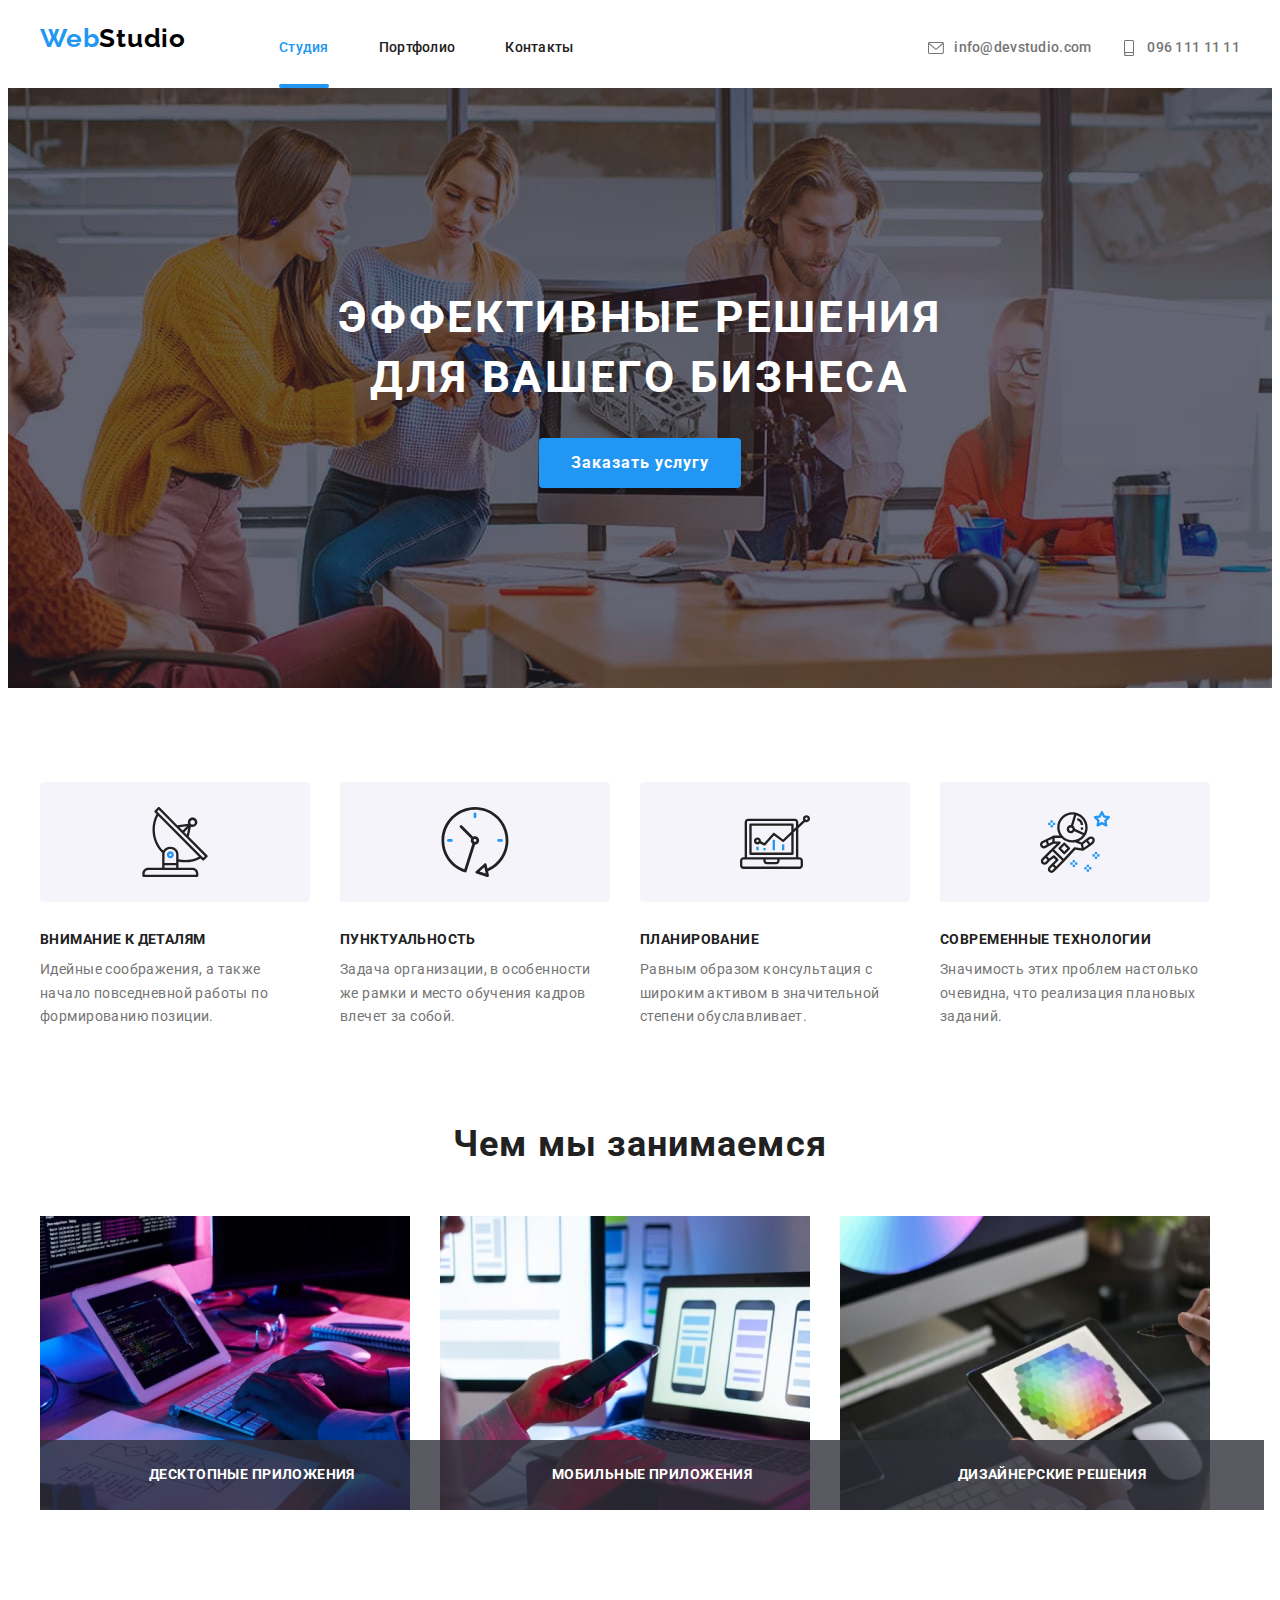
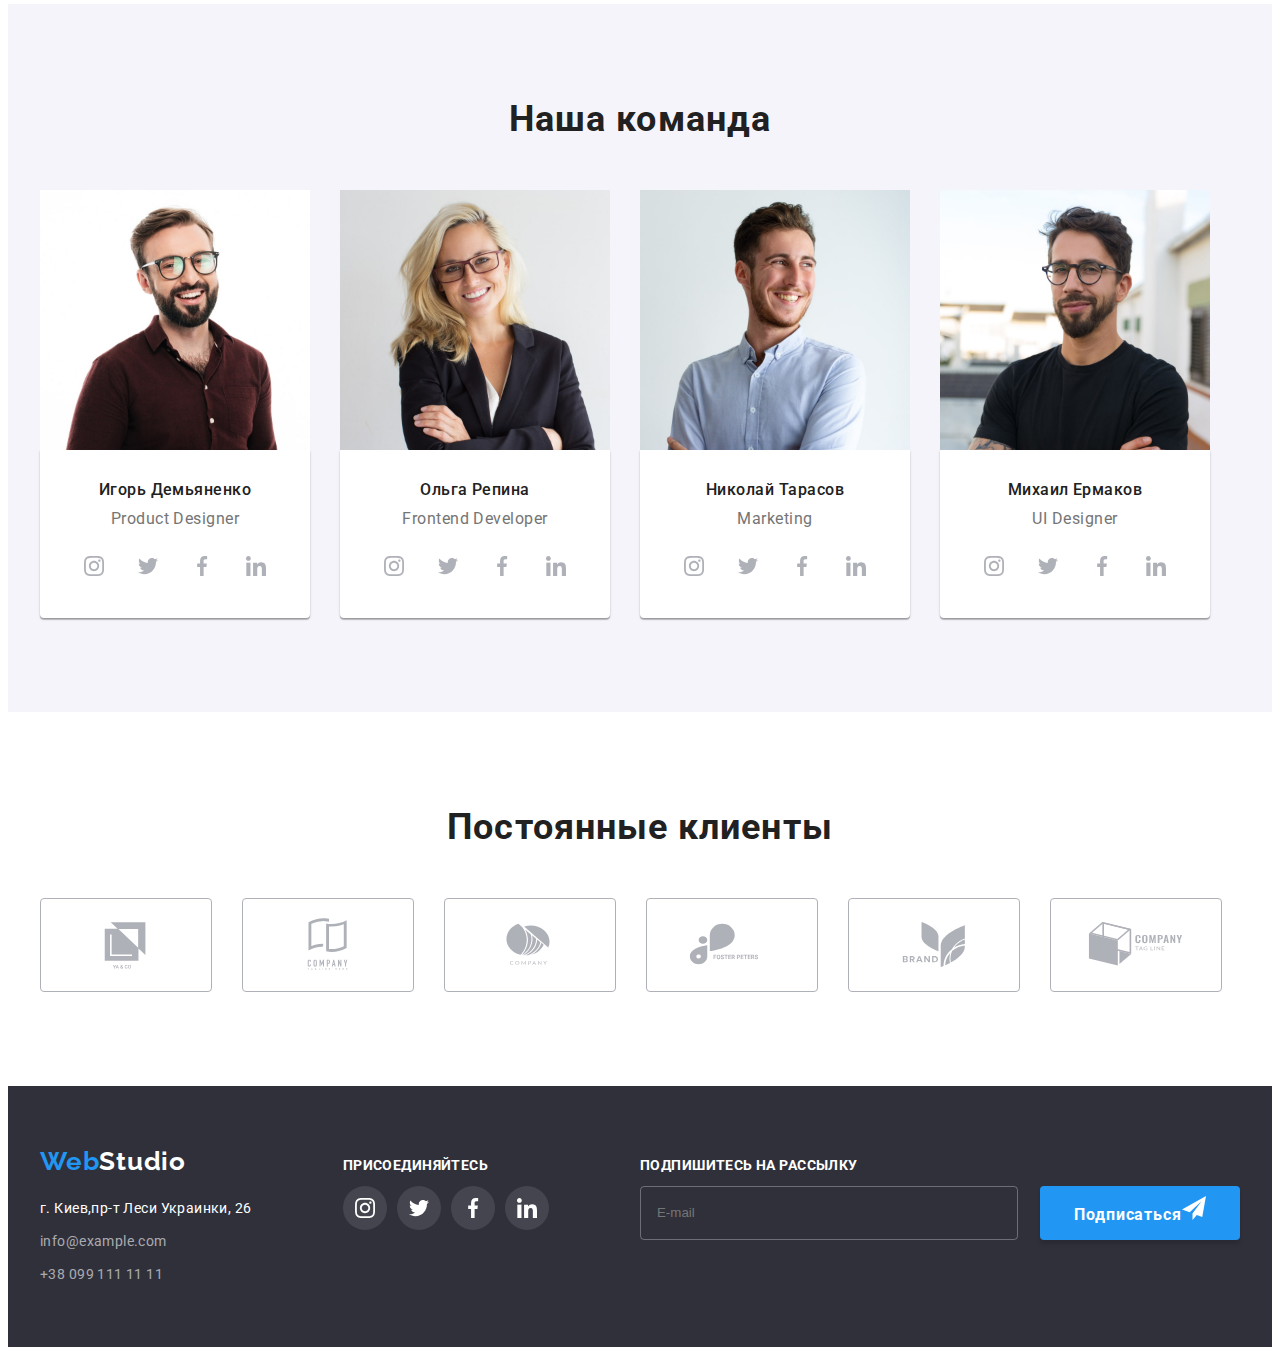
==== commit 7bee3bb8: "dz-07-pravki-3" ====
--- a/index.html
+++ b/index.html
@@ -22,8 +22,7 @@
 <body>
     <header class="header">
         <div class="container header__container">
-            <a class="logo logo--primary link" href="WebStudio"><span class="logo__web">Web</span><span
-                    class>Studio</span></a>
+            <a class="logo link" href="WebStudio"><span class="logo__web">Web</span><span>Studio</span></a>
             <nav class="header__nav">
                 <ul class="nav-list list">
                     <li class="nav-list__item"><a href="./index.html"
@@ -143,7 +142,7 @@
                             <p class="team-list__teammate-position">Product Designer</p>
                             <ul class="social-list list">
                                 <li class="social-list__item">
-                                    <a href="" class="social-list__link">
+                                    <a href="" class="social-list__link social-list__link--secondary-color current">
                                         <svg class="social-list__icon" width="20" height="20">
                                             <use href="./images/icons.svg#icon-instagram"></use>
                                         </svg>
@@ -324,10 +323,10 @@
                                 Киев,пр-т Леси Украинки, 26
                             </a>
                         </li>
-                        <li class="contact__item">
+                        <li class="address__item">
                             <a class="address__link link" href="mailto:info@example.com">info@example.com</a>
                         </li>
-                        <li class="contact__item">
+                        <li class="address__item">
                             <a class="address__link link" href="tel:+380991111111">+38 099 111 11 11</a>
                         </li>
                     </ul>
@@ -368,8 +367,8 @@
                 <form action="#" class="subscribe">
                     <input type="text" name="mailing-email" class="subscribe__input" id="mailing-email"
                         placeholder="E-mail" />
-                    <button class="primary-btn primary-btn--flex" type="submit">Подписаться<svg
-                            class="primary-btn--icon" width="24" height="24">
+                    <button class="primary-btn primary-btn--flex primary-btn--icon" type="submit">Подписаться<svg
+                            class="" width="24" height="24">
                             <use href="./images/icons.svg#icon-send"></use>
                         </svg>
                     </button>
@@ -379,56 +378,54 @@
     </footer>
     <div class="backdrop is-hidden" data-modal>
         <div class="modal">
-            <button type="button" class="modal-close" data-modal-close>
-                <svg class="close-icon" width="18" height="18">
+            <button type="button" class="close-btn" data-modal-close>
+                <svg class="close-btn__icon" width="18" height="18">
                     <use href="./images/icons.svg#icon-close"></use>
                 </svg>
             </button>
-            <p class="modal-main__title">Оставьте свои данные, мы вам перезвоним</p>
-            <form action="#" class="modal-form">
+            <p class="modal__title">Оставьте свои данные, мы вам перезвоним</p>
+            <form action="#" class="">
                 <div class="form-field">
-                    <label for="user-name" class="modal-form__input-text">Имя</label>
-                    <div class="input-wrap current">
-                        <input type="text" name="user-name" class="modal-form__input" id="user-name" />
-                        <svg class="input-icon" width="18" height="18">
+                    <label for="user-name" class="label">Имя</label>
+                    <div class="input-groop-absolut current">
+                        <input type="text" name="user-name" class="form-field__input" id="user-name" />
+                        <svg class="form-field__icon" width="18" height="18">
                             <use href="./images/icons.svg#icon-person-black"></use>
-                        </svg>
-                        <svg class="input-icon" width="0" height="16">
-                            <use href="./images/icons.svg#icon-cursor"></use>
                         </svg>
                     </div>
                 </div>
                 <div class="form-field">
-                    <label for="user-tel" class="modal-form__input-text">Телефон</label>
-                    <div class="input-wrap">
-                        <input type="text" name="user-tel" class="modal-form__input" id="user-tel" />
-                        <svg class="input-icon" width="18" height="18">
+                    <label for="user-tel" class="label">Телефон</label>
+                    <div class="input-groop-absolut">
+                        <input type="text" name="user-tel" class="form-field__input" id="user-tel" />
+                        <svg class="form-field__icon" width="18" height="18">
                             <use href="./images/icons.svg#icon-phone-black"></use>
                         </svg>
                     </div>
                 </div>
                 <div class="form-field">
-                    <label for="user-email" class="modal-form__input-text">Почта</label>
-                    <div class="input-wrap">
-                        <input type="text" name="user-email" class="modal-form__input" id="user-email" />
-                        <svg class="input-icon" width="18" height="18">
+                    <label for="user-email" class="label">Почта</label>
+                    <div class="input-groop-absolut">
+                        <input type="text" name="user-email" class="form-field__input" id="user-email" />
+                        <svg class="form-field__icon" width="18" height="18">
                             <use href="./images/icons.svg#icon-email-black"></use>
                         </svg>
                     </div>
                 </div>
                 <div class="form-field-textarea">
-                    <label for="user-text" class="modal-form__input-text">Комментарий</label>
-                    <textarea name="" id="user-text" class="modal-text" placeholder="Введите текст"></textarea>
+                    <label for="user-text" class="label">Комментарий</label>
+                    <textarea name="" id="user-text" class="form-field-textarea__input"
+                        placeholder="Введите текст"></textarea>
                 </div>
 
                 <div class="checkbox-field">
-                    <input type="checkbox" name="policy" id="modal-check" class="modal-check visually-hidden">
-                    <label for="modal-check" class="modal-check__text">
-                        <span><svg class="icon-check" width="16" height="15">
+                    <input type="checkbox" name="policy" id="modal-check" class="checkbox-field__input visually-hidden">
+                    <label for="modal-check" class="checkbox-field__label">
+                        <span><svg class="checkbox-field__icon" width="16" height="15">
                                 <use href="./images/icons.svg#icon-check"></use>
                             </svg>
                         </span>Соглашаюсь с рассылкой и
-                        принимаю <a href="index.html" class="check-link">&nbsp;Условия договора</a></label>
+                        принимаю <a href="index.html" class="checkbox-field__link">&nbsp;Условия договора</a></label>
                 </div>
                 <button class="primary-btn primary-btn--flex" type="submit">Отправить</button>
             </form>
--- a/css/main.min.css
+++ b/css/main.min.css
@@ -1,2 +1,2 @@
-.contacts,.contacts__link,.contacts__item,.clients,.clients__link,.footer__container,.join,.subscribe,.E-mail{display:flex}.social-list__link--secondary-color,.social-list__link,.modal-close{display:flex;align-items:center;justify-content:center}body{font-family:'Roboto', sans-serif;color:#000;background-color:#fff}p,h1,h2,h3,h4,h5,h6{margin:0}ul{margin:0;padding:0}img{display:block;max-width:100%;height:auto}.section{padding:94px 0}.section-title{font-style:normal;text-align:center;font-weight:700;font-size:36px;line-height:1.17;letter-spacing:.03em;color:#212121;margin-bottom:50px}.container{width:1200px;padding:0 15px;margin:0 auto}.list{list-style:none}.link{text-decoration:none}.visually-hidden{position:absolute;white-space:nowrap;width:1px;height:1px;overflow:hidden;border:0;padding:0;clip:rect(0 0 0 0);clip-path:inset(50%);margin:-1px}.is-hidden{visibility:hidden;opacity:0;pointer-events:none}.primary-btn{cursor:pointer;font-family:inherit;font-weight:700;font-size:16px;line-height:1.87;letter-spacing:.06em;color:#fff;background-color:#2196f3;margin:0 auto;transition:background-color 250ms cubic-bezier(0.4, 0, 0.2, 1)}.primary-btn:focus,.primary-btn:hover{background-color:#2196f3}.primary-btn{min-width:200px;min-height:50px;padding:10px 32px;border:none;box-shadow:0px 4px 4px rgba(0,0,0,0.15);border-radius:4px}.primary-btn--flex{display:flex;align-items:center;justify-content:center}.secondary-btn{cursor:pointer;font-family:inherit;font-weight:500;font-size:16px;line-height:1.62;letter-spacing:.03em;color:#212121;background-color:#f5f4fa;border-radius:4px;padding:6px 22px;border:none;transition:background-color 250ms cubic-bezier(0.4, 0, 0.2, 1),color 250ms cubic-bezier(0.4, 0, 0.2, 1)}.secondary-btn:hover,.secondary-btn:focus{color:#fff;background-color:#2196f3;box-shadow:0px 3px 1px rgba(0,0,0,0.1),0px 1px 2px rgba(0,0,0,0.08),0px 2px 2px rgba(0,0,0,0.12)}.logo{font-family:Raleway;font-style:normal;font-weight:700;font-size:26px;line-height:1.19;letter-spacing:.03em;margin-bottom:20px}.logo__web{color:#2196f3}.logo--primary{color:#000}.logo--secondary{color:#fff}.header__nav{margin-left:93px}.nav-list{display:flex;align-items:center}.nav-list__item:not(:last-child){margin-right:50px}.nav-list__link{font-weight:500;font-size:14px;line-height:1.14;letter-spacing:0.02em;color:#212121;padding:32px 0;display:block;transition:color 250ms cubic-bezier(0.4, 0, 0.2, 1);position:relative}.nav-list__link--current::after{content:'';position:absolute;left:0;bottom:0;display:block;width:100%;height:4px;border-radius:10px;background-color:#2196f3}.nav-list__link--current{color:#2196f3}.nav-list__link:hover,.nav-list__link:focus{color:#2196f3}.header__container{display:flex;align-items:center}.contacts{align-items:center;margin-left:auto}.contacts:not(:last-child){margin-right:50px}.contacts__link{font-style:normal;font-weight:500;font-size:14px;line-height:1.14;letter-spacing:.02em;color:#757575;padding:32px 0;transition:color 250ms cubic-bezier(0.4, 0, 0.2, 1)}.contacts__item{align-items:center;justify-content:center;margin-left:30px}.contacts__link:hover,.contacts__link:focus{color:#2196f3}.contacts__icon{margin-right:10px}.contacts__icon{fill:currentColor}.main-section{text-align:center;font-weight:900;font-size:44px;line-height:1.36;letter-spacing:.06em;text-transform:uppercase;color:#fff;background-color:#2f303a;background-size:cover;background-image:linear-gradient(rgba(47,48,58,0.4), rgba(47,48,58,0.4)),url(../images/hero-bg.jpg);background-repeat:no-repeat;background-position:center;padding:200px 0}.main-section__title{font-size:44px;max-width:696px;margin:0 auto 30px}.special-list__icon-wrapp{display:flex;justify-content:center;background-color:#f5f4fa;padding:25px 100px;margin-bottom:30px;border-radius:4px}.special-list__icon-wrapp+.special-list__icon-wrapp{margin-left:30px}.special{padding-bottom:47px}.special-list{display:flex}.special-list__item{margin-right:30px}.special-list__item:not(:last-child){margin-right:30px}.special-list__title{font-weight:700;font-size:14px;line-height:1.14;letter-spacing:0.03em;text-transform:uppercase;color:#212121;margin-bottom:10px}.special-list__text{font-weight:400;font-size:14px;line-height:1.71;letter-spacing:0.03em;color:#757575}.works__item{position:relative}.works__text-wrapp{background:rgba(47,48,58,0.8);width:100%;position:absolute;padding:27px;text-align:center;left:0;bottom:0}.works__text{font-weight:700;font-size:14px;line-height:1.14;text-align:center;letter-spacing:0.03em;text-transform:uppercase;color:#fff}.section-work{padding-top:47px}.works{display:flex}.works__item:not(:last-child){margin-right:30px}.team{background-color:#f5f4fa}.team-list{display:flex}.team-list__item:not(:last-child){margin-right:30px}.team-list__teammate{padding:30px 32px;background:#fff;box-shadow:0px 1px 3px rgba(0,0,0,0.12),0px 1px 1px rgba(0,0,0,0.14),0px 2px 1px rgba(0,0,0,0.2);border-radius:0px 0px 4px 4px}.team-list__teammate-name{text-align:center;font-style:normal;font-weight:500;font-size:16px;line-height:1.19;letter-spacing:.03em;color:#212121}.team-list__teammate-position{line-height:1.19;text-align:center;letter-spacing:0.03em;margin-top:10px;margin-bottom:16px;font-weight:400;font-size:16px;color:#757575}.social-list__link--secondary-color{border-radius:50%;transition:background-color 250ms cubic-bezier(0.4, 0, 0.2, 1)}.social-list__link--secondary-color{width:44px;height:44px;background-color:rgba(255,255,255,0.1)}.social-list__link--secondary-color:hover,.social-list__link--secondary-color:focus{background-color:#2196f3}.social-list{display:flex}.social-list__item{width:44px;height:44px}.social-list__item:not(:first-child){margin-left:10px}.social-list__link{width:100%;height:100%;border-radius:50%;transition:background-color 250ms cubic-bezier(0.4, 0, 0.2, 1)}.social-list__link:hover,.social-list__link:focus{background-color:#2196f3}.social-list__link:hover .social-list__icon,.social-list__link:focus .social-list__icon{fill:#fff}.social-list__icon{fill:#afb1b8;transition:fill 250ms cubic-bezier(0.4, 0, 0.2, 1)}.clients__item:not(:first-child){margin-left:30px}.clients__link{justify-content:center;align-items:center;width:170px;height:92px;border:1px solid #afb1b8;border-radius:4px;color:#afb1b8;transition:border 250ms cubic-bezier(0.4, 0, 0.2, 1),color 250ms cubic-bezier(0.4, 0, 0.2, 1)}.clients__link:hover,.clients__link:focus{border-color:#2196f3}.clients__link:hover,.clients__link:focus{color:#2196f3}.clients__icon{fill:currentColor}.footer__title{font-size:14px;line-height:1.14;letter-spacing:0.03em;text-transform:uppercase;color:#fff;margin-bottom:12px}.address{margin-top:20px}.address__contacts{display:block}.address__map{font-style:normal;font-weight:400;font-size:14px;line-height:1.71;letter-spacing:.03em;color:#fff;transition:color 250ms cubic-bezier(0.4, 0, 0.2, 1)}.address__map__map:hover,.address__map__map:focus{color:#2196f3}.footer{padding:60px 0;background-color:#2f303a}.address__link{font-style:normal;font-weight:400;font-size:14px;line-height:1.71;letter-spacing:.03em;color:rgba(255,255,255,0.6);transition:color 250ms cubic-bezier(0.4, 0, 0.2, 1)}.address__link__link:hover,.address__link__link:focus{color:#2196f3}.footer__container{justify-content:space-between;align-items:baseline}.address__item{margin-bottom:9px}.contact__item{margin-bottom:9px}.container-join{justify-content:flex-start;margin-left:70px;margin-top:12px}.join{padding:0}.join-wrapp+.join-wrapp{margin-left:10px}.subscribe__input{margin-right:12px;border-radius:4px;padding-left:16px;background-color:transparent;transition:border-color 250ms cubic-bezier(0.4, 0, 0.2, 1);width:358px;min-height:50px;border:1px solid rgba(255,255,255,0.3)}.E-mail{font-weight:400;font-size:16px;line-height:1.25;letter-spacing:.03em;align-items:center;color:rgba(255,255,255,0.6)}.primary-btn--flex{align-items:center;display:inline-flex}.primary-btn--icon{background-repeat:no-repeat;background-position:center;background-size:cover;margin-left:10px}.filter{display:flex;justify-content:center;margin-bottom:50px}.filter__item:not(:last-child){margin-right:8px}.filter__item{margin-right:8px}.portfolio-list{display:flex}.portfolio-list__title{font-style:normal;font-weight:500;font-size:18px;line-height:2;letter-spacing:0.06em;color:#212121}.portfolio-list__text{font-size:16px;line-height:1.87;letter-spacing:0.03em;color:#757575}.portfolio-list__description--overlay{flex-wrap:wrap;position:absolute;top:0;left:0;padding:63px 24px;height:101%;transform:translateY(100%);transition:transform(250ms)}.portfolio-list__item:hover,.portfolio-list__item:focus{box-shadow:0px 1px 1px rgba(0,0,0,0.12),0px 4px 4px rgba(0,0,0,0.06),1px 4px 6px rgba(0,0,0,0.16)}.portfolio-list__item:hover .portfolio-list__description--overlay{transform:translateY(0)}.portfolio-list__item{border:1px solid #eee;transition:box-shadow 250ms cubic-bezier(0.4, 0, 0.2, 1)}.portfolio-list__item{flex-basis:calc((100% - 60px) / 3)}.portfolio-list__item:not(:nth-child(3n)){margin-right:30px}.portfolio-list__item:not(:nth-child(-n+3)){margin-top:30px}.portfolio-list__type-work{padding:20px 24px}.portfolio-list__item-wrap{position:relative;overflow:hidden}.portfolio-list__description{font-style:normal;font-weight:400;font-size:18px;line-height:1.56;letter-spacing:0.03em;color:#fff;background-color:rgba(33,150,243,0.9)}.header--border{border:1px solid #ececec}.backdrop{display:flex;justify-content:center;align-items:center;width:100vw;height:100vh;background-color:rgba(0,0,0,0.2);position:fixed;top:0;left:0;transition:opacity 250ms, visibility 250ms}.backdrop.is-hidden .modal{transform:scale(0.7)}.modal{width:528px;min-height:581px;padding:40px;background-color:#fff;border-radius:5px;position:absolute;transform:scale(1);transition:transform 250ms cubic-bezier(0.4, 0, 0.2, 1)}.modal-close{cursor:pointer;position:absolute;top:8px;right:8px;width:30px;height:30px;background-color:transparent;background:#fff;border:1px solid rgba(0,0,0,0.1);border-radius:50%}.close-icon:hover,.close-icon:focus{fill:#2196f3;transition:fill transition-cubic}.modal-main__title{text-align:center;font-weight:700;font-size:20px;line-height:1.15;letter-spacing:.03em;color:#212121;margin-bottom:12px}.form-field{margin-bottom:10px}.modal-form__input-text{font-weight:400;font-size:12px;line-height:1.17;letter-spacing:0.01em;color:#757575;background-color:transparent;margin-bottom:4px;display:block}.form-field-textarea{margin-bottom:20px;display:flex;flex-direction:column}.input-wrap{position:relative}.modal-form__input{width:100%;height:40px;border:1px solid rgba(33,33,33,0.2);border-radius:4px;outline:none;padding-left:42px;background-color:transparent;color:#000;transition:border-color 250ms cubic-bezier(0.4, 0, 0.2, 1)}.modal-form__input:focus+.input-icon{fill:#2196f3}.modal-form__input:focus{border-color:#2196f3}.input-icon{position:absolute;margin-left:12px;top:50%;transform:translateY(-50%);left:0;transition:fill 250ms cubic-bezier(0.4, 0, 0.2, 1)}.modal-text{width:448px;height:120px;border:1px solid rgba(33,33,33,0.2);border-radius:4px;outline:none;padding:12px 16px;resize:none}.modal-text:focus{border-color:#2196f3}.modal-text::placeholder{font-weight:400;font-size:12px;line-height:14px;letter-spacing:0.01em;color:rgba(117,117,117,0.5)}.checkbox-field{cursor:pointer;margin-bottom:30px}.modal-check__text{font-weight:400;font-size:14px;line-height:1.71;letter-spacing:0.03em;color:#757575;display:flex;align-items:center}.modal-check__text span{width:16px;height:15px;border:2px solid #212121;margin-right:8px;border-radius:2px;display:flex;align-items:center;justify-content:center}.icon-check{fill:#fff}.check-link{text-decoration-skip-ink:none;color:#2196f3}.modal-check:checked+.modal-check__text span{background-color:#2196f3;border:none}
+.contacts,.contacts__link,.contacts__item,.clients,.clients__link,.footer__container,.subscribe,.E-mail{display:flex}.close-btn,.social-list__link--secondary-color,.social-list__link{display:flex;align-items:center;justify-content:center}body{font-family:'Roboto', sans-serif;color:#000;background-color:#fff}p,h1,h2,h3,h4,h5,h6{margin:0}ul{margin:0;padding:0}img{display:block;max-width:100%;height:auto}.section{padding:94px 0}.section-title{font-style:normal;text-align:center;font-weight:700;font-size:36px;line-height:1.17;letter-spacing:.03em;color:#212121;margin-bottom:50px}.container{width:1200px;padding:0 15px;margin:0 auto}.list{list-style:none}.link{text-decoration:none}.visually-hidden{position:absolute;white-space:nowrap;width:1px;height:1px;overflow:hidden;border:0;padding:0;clip:rect(0 0 0 0);clip-path:inset(50%);margin:-1px}.is-hidden{visibility:hidden;opacity:0;pointer-events:none}.header__container{display:flex;align-items:center}.header__nav{margin-left:93px}.header--border{border:1px solid #ececec}.primary-btn--flex{display:flex;align-items:center;justify-content:center}.primary-btn{cursor:pointer;font-family:inherit;font-weight:700;font-size:16px;line-height:1.87;letter-spacing:.06em;color:#fff;background-color:#2196f3;margin:0 auto;transition:background-color 250ms cubic-bezier(0.4, 0, 0.2, 1);display:block;min-width:200px;min-height:50px;padding:10px 32px;border:none;box-shadow:0px 4px 4px rgba(0,0,0,0.15);border-radius:4px}.primary-btn:focus,.primary-btn:hover{background-color:#2196f3}.primary-btn--icon{background-repeat:no-repeat;background-position:center;background-size:cover;margin-left:10px}.secondary-btn{cursor:pointer;font-family:inherit;font-weight:500;font-size:16px;line-height:1.62;letter-spacing:.03em;color:#212121;background-color:#f5f4fa;border-radius:4px;padding:6px 22px;border:none;transition:background-color 250ms cubic-bezier(0.4, 0, 0.2, 1),color 250ms cubic-bezier(0.4, 0, 0.2, 1)}.secondary-btn:hover,.secondary-btn:focus{color:#fff;background-color:#2196f3;box-shadow:0px 3px 1px rgba(0,0,0,0.1),0px 1px 2px rgba(0,0,0,0.08),0px 2px 2px rgba(0,0,0,0.12)}.close-btn{cursor:pointer;position:absolute;top:8px;right:8px;width:30px;height:30px;background-color:transparent;background:#fff;border:1px solid rgba(0,0,0,0.1);border-radius:50%}.close-btn__icon:hover,.close-btn__icon:focus{fill:#2196f3;transition:fill transition-cubic}.logo{font-family:Raleway;font-style:normal;font-weight:700;font-size:26px;line-height:1.19;letter-spacing:.03em;margin-bottom:20px;color:#000}.logo__web{color:#2196f3}.logo--secondary{color:#fff}.nav-list{display:flex;align-items:center}.nav-list__item:not(:last-child){margin-right:50px}.nav-list__link{font-weight:500;font-size:14px;line-height:1.14;letter-spacing:0.02em;color:#212121;padding:32px 0;display:block;transition:color 250ms cubic-bezier(0.4, 0, 0.2, 1);position:relative}.nav-list__link--current::after{content:'';position:absolute;left:0;bottom:0;display:block;width:100%;height:4px;border-radius:10px;background-color:#2196f3}.nav-list__link--current{color:#2196f3}.nav-list__link:hover,.nav-list__link:focus{color:#2196f3}.contacts{margin-left:auto}.contacts:not(:last-child){margin-right:50px}.contacts__link{font-style:normal;font-weight:500;font-size:14px;line-height:1.14;letter-spacing:.02em;color:#757575;padding:32px 0;transition:color 250ms cubic-bezier(0.4, 0, 0.2, 1)}.contacts__item{align-items:center;justify-content:center;margin-left:30px}.contacts__link:hover,.contacts__link:focus{color:#2196f3}.contacts__icon{margin-right:10px}.contacts__icon{fill:currentColor}.main-section{text-align:center;font-weight:900;font-size:44px;line-height:1.36;letter-spacing:.06em;text-transform:uppercase;color:#fff;background-color:#2f303a;background-size:cover;background-image:linear-gradient(rgba(47,48,58,0.4), rgba(47,48,58,0.4)),url(../images/hero-bg.jpg);background-repeat:no-repeat;background-position:center;padding:200px 0}.main-section__title{font-size:44px;max-width:696px;margin:0 auto 30px}.special{padding-bottom:47px}.special-list{display:flex}.special-list__icon-wrapp{display:flex;justify-content:center;background-color:#f5f4fa;padding:25px 100px;margin-bottom:30px;border-radius:4px}.special-list__icon-wrapp+.special-list__icon-wrapp{margin-left:30px}.special-list__item{margin-right:30px}.special-list__item:not(:last-child){margin-right:30px}.special-list__title{font-weight:700;font-size:14px;line-height:1.14;letter-spacing:0.03em;text-transform:uppercase;color:#212121;margin-bottom:10px}.special-list__text{font-weight:400;font-size:14px;line-height:1.71;letter-spacing:0.03em;color:#757575}.section-work{padding-top:47px}.works{display:flex}.works__item{position:relative}.works__text-wrapp{background:rgba(47,48,58,0.8);width:100%;position:absolute;padding:27px;text-align:center;left:0;bottom:0}.works__text{font-weight:700;font-size:14px;line-height:1.14;text-align:center;letter-spacing:0.03em;text-transform:uppercase;color:#fff}.works__item:not(:last-child){margin-right:30px}.team{background-color:#f5f4fa}.team-list{display:flex}.team-list__item:not(:last-child){margin-right:30px}.team-list__teammate{padding:30px 32px;background:#fff;box-shadow:0px 1px 3px rgba(0,0,0,0.12),0px 1px 1px rgba(0,0,0,0.14),0px 2px 1px rgba(0,0,0,0.2);border-radius:0px 0px 4px 4px}.team-list__teammate-name{text-align:center;font-style:normal;font-weight:500;font-size:16px;line-height:1.19;letter-spacing:.03em;color:#212121}.team-list__teammate-position{line-height:1.19;text-align:center;letter-spacing:0.03em;margin-top:10px;margin-bottom:16px;font-weight:400;font-size:16px;color:#757575}.social-list{display:flex}.social-list__link--secondary-color{border-radius:50%;transition:background-color 250ms cubic-bezier(0.4, 0, 0.2, 1)}.social-list__link--secondary-color{background-color:rgba(255,255,255,0.1)}.social-list__link{width:44px;height:44px;border-radius:50%;transition:background-color 250ms cubic-bezier(0.4, 0, 0.2, 1)}.social-list__link:hover,.social-list__link:focus{background-color:#2196f3}.social-list__link:hover .social-list__icon,.social-list__link:focus .social-list__icon{fill:#fff}.social-list__item:not(:first-child){margin-left:10px}.social-list__icon{fill:#afb1b8;transition:fill 250ms cubic-bezier(0.4, 0, 0.2, 1)}.clients__item:not(:first-child){margin-left:30px}.clients__link{justify-content:center;align-items:center;width:170px;height:92px;border:1px solid #afb1b8;border-radius:4px;color:#afb1b8;transition:border 250ms cubic-bezier(0.4, 0, 0.2, 1),color 250ms cubic-bezier(0.4, 0, 0.2, 1)}.clients__link:hover,.clients__link:focus{border-color:#2196f3}.clients__link:hover,.clients__link:focus{color:#2196f3}.clients__icon{fill:currentColor}.footer{padding:60px 0;background-color:#2f303a}.footer__title{font-size:14px;line-height:1.14;letter-spacing:0.03em;text-transform:uppercase;color:#fff;margin-bottom:12px}.footer__container{justify-content:space-between;align-items:baseline}.address{margin-top:20px}.address__contacts{display:block}.address__map{font-style:normal;font-weight:400;font-size:14px;line-height:1.71;letter-spacing:.03em;color:#fff;transition:color 250ms cubic-bezier(0.4, 0, 0.2, 1)}.address__map__map:hover,.address__map__map:focus{color:#2196f3}.address__link{font-style:normal;font-weight:400;font-size:14px;line-height:1.71;letter-spacing:.03em;color:rgba(255,255,255,0.6);transition:color 250ms cubic-bezier(0.4, 0, 0.2, 1)}.address__link__link:hover,.address__link__link:focus{color:#2196f3}.address__item:not(:last-child){margin-bottom:9px}.subscribe__input{margin-right:12px;border-radius:4px;padding-left:16px;background-color:transparent;transition:border-color 250ms cubic-bezier(0.4, 0, 0.2, 1);width:358px;min-height:50px;border:1px solid rgba(255,255,255,0.3)}.E-mail{font-weight:400;font-size:16px;line-height:1.25;letter-spacing:.03em;align-items:center;color:rgba(255,255,255,0.6)}.filter{display:flex;justify-content:center;margin-bottom:50px}.filter__item:not(:last-child){margin-right:8px}.portfolio-list{display:flex;flex-wrap:wrap}.portfolio-list__title{font-style:normal;font-weight:500;font-size:18px;line-height:2;letter-spacing:0.06em;color:#212121}.portfolio-list__text{font-size:16px;line-height:1.87;letter-spacing:0.03em;color:#757575}.portfolio-list__description--overlay{position:absolute;top:0;left:0;padding:63px 24px;height:101%;background-color:rgba(33,150,243,0.9);transform:translateY(100%);transition:transform 250ms}.portfolio-list__item:hover,.portfolio-list__item:focus{box-shadow:0px 1px 1px rgba(0,0,0,0.12),0px 4px 4px rgba(0,0,0,0.06),1px 4px 6px rgba(0,0,0,0.16)}.portfolio-list__item:hover .portfolio-list__description--overlay{transform:translateY(0)}.portfolio-list__item{border:1px solid #eee;transition:box-shadow 250ms cubic-bezier(0.4, 0, 0.2, 1)}.portfolio-list__item{flex-basis:calc((100% - 60px) / 3)}.portfolio-list__item:not(:nth-child(3n)){margin-right:30px}.portfolio-list__item:not(:nth-child(-n+3)){margin-top:30px}.portfolio-list__type-work{padding:20px 24px}.portfolio-list__item-wrap{position:relative;overflow:hidden}.portfolio-list__description{font-style:normal;font-weight:400;font-size:18px;line-height:1.56;letter-spacing:0.03em;color:#fff}.backdrop{display:flex;justify-content:center;align-items:center;width:100vw;height:100vh;background-color:rgba(0,0,0,0.2);position:fixed;top:0;left:0;transition:opacity 250ms, visibility 250ms}.backdrop.is-hidden .modal{transform:scale(0.7)}.modal{width:528px;min-height:581px;padding:40px;background-color:#fff;border-radius:5px;position:absolute;transform:scale(1);transition:transform 250ms cubic-bezier(0.4, 0, 0.2, 1)}.modal__title{text-align:center;font-weight:700;font-size:20px;line-height:1.15;letter-spacing:.03em;color:#212121;margin-bottom:12px}.form-field{margin-bottom:10px}.label{font-weight:400;font-size:12px;line-height:1.17;letter-spacing:0.01em;color:#757575;background-color:transparent;margin-bottom:4px;display:block}.form-field-textarea{margin-bottom:20px;display:flex;flex-direction:column}.input-groop-absolut{position:relative}.form-field__input{width:100%;height:40px;border:1px solid rgba(33,33,33,0.2);border-radius:4px;outline:none;padding-left:42px;background-color:transparent;color:#000;transition:border-color 250ms cubic-bezier(0.4, 0, 0.2, 1)}.form-field__input:focus+.input-icon{fill:#2196f3}.form-field__input:focus{border-color:#2196f3}.form-field__icon{position:absolute;margin-left:12px;top:50%;transform:translateY(-50%);left:0;transition:fill 250ms cubic-bezier(0.4, 0, 0.2, 1)}.form-field-textarea__input{width:448px;height:120px;border:1px solid rgba(33,33,33,0.2);border-radius:4px;outline:none;padding:12px 16px;resize:none}.form-field-textarea__input:focus{border-color:#2196f3}.form-field-textarea__input::placeholder{font-weight:400;font-size:12px;line-height:14px;letter-spacing:0.01em;color:rgba(117,117,117,0.5)}.checkbox-field{cursor:pointer;margin-bottom:30px}.checkbox-field__label{font-weight:400;font-size:14px;line-height:1.71;letter-spacing:0.03em;color:#757575;display:flex;align-items:center}.checkbox-field__label span{width:16px;height:15px;border:2px solid #212121;margin-right:8px;border-radius:2px;display:flex;align-items:center;justify-content:center}.checkbox-field__icon{fill:#fff}.checkbox-field__link{text-decoration-skip-ink:none;color:#2196f3}.checkbox-field__input:checked+.checkbox-field__label span{background-color:#2196f3;border:none}
 /*# sourceMappingURL=main.min.css.map */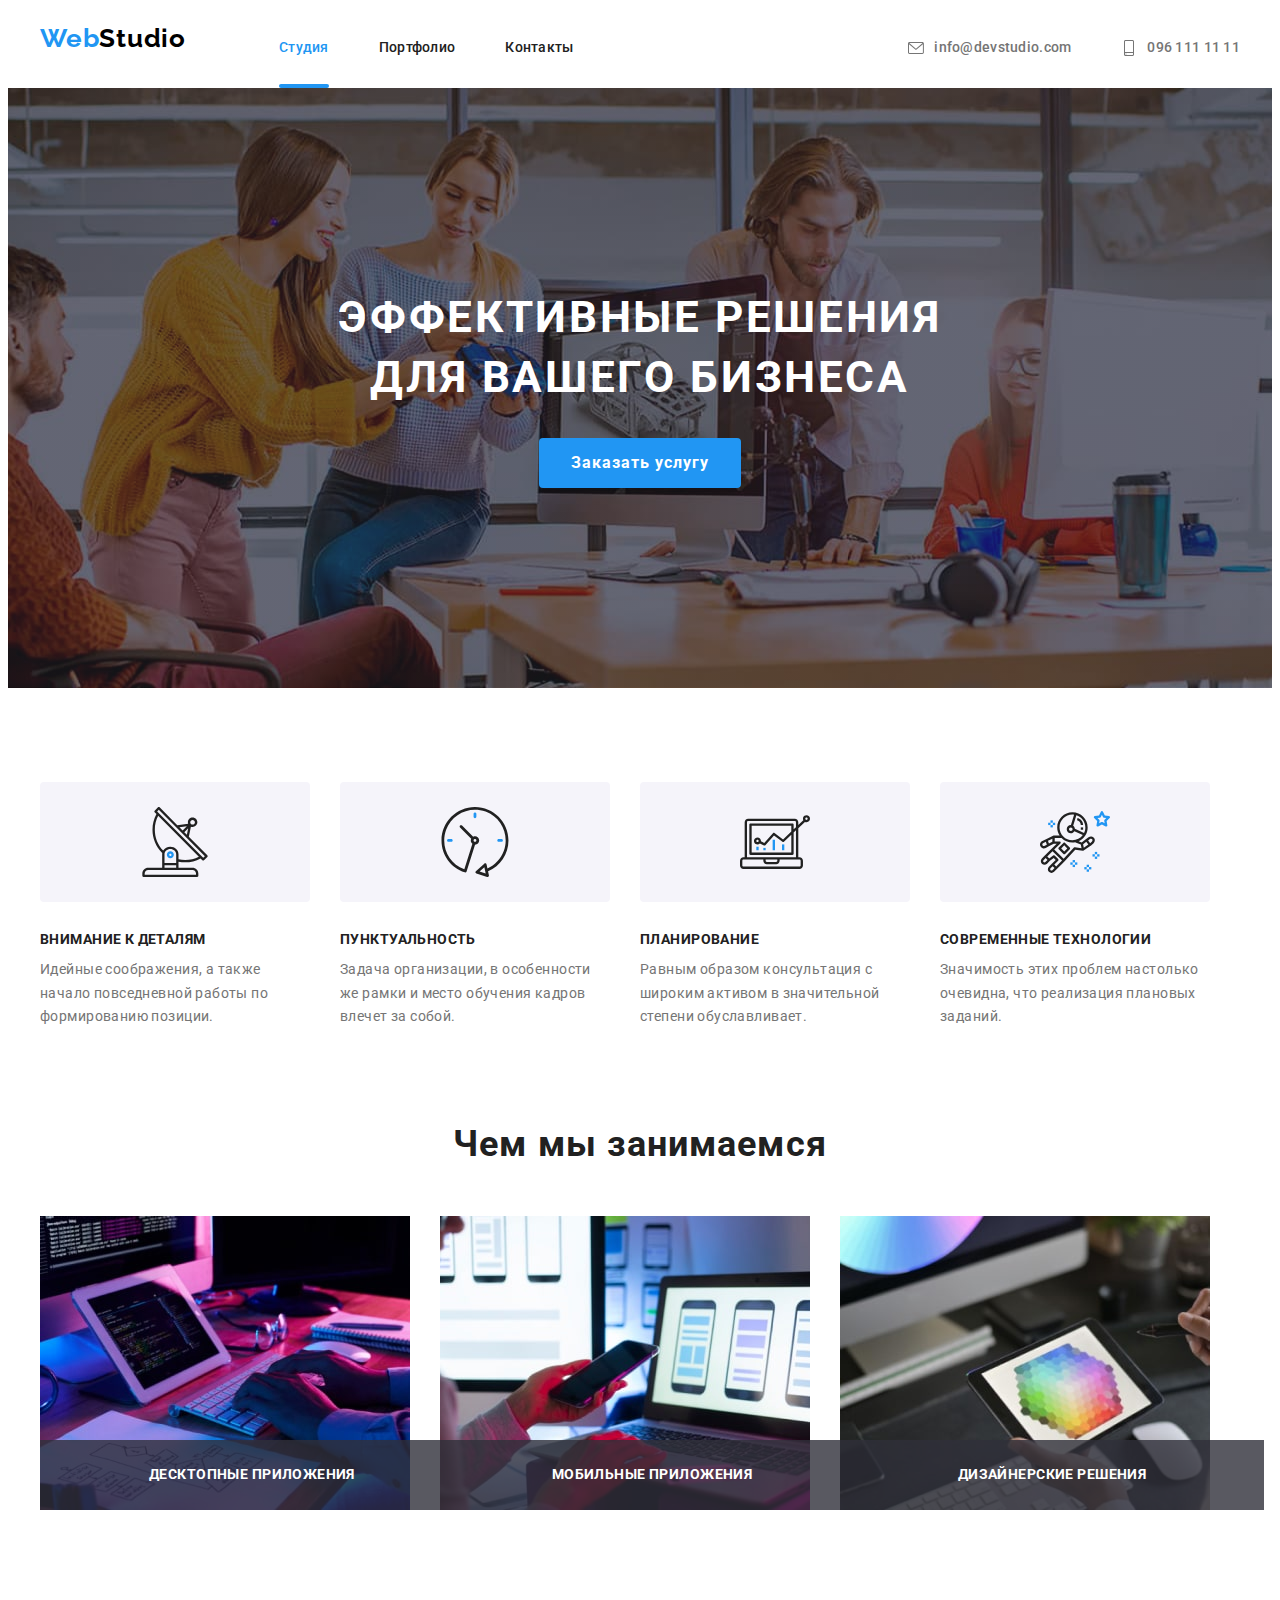
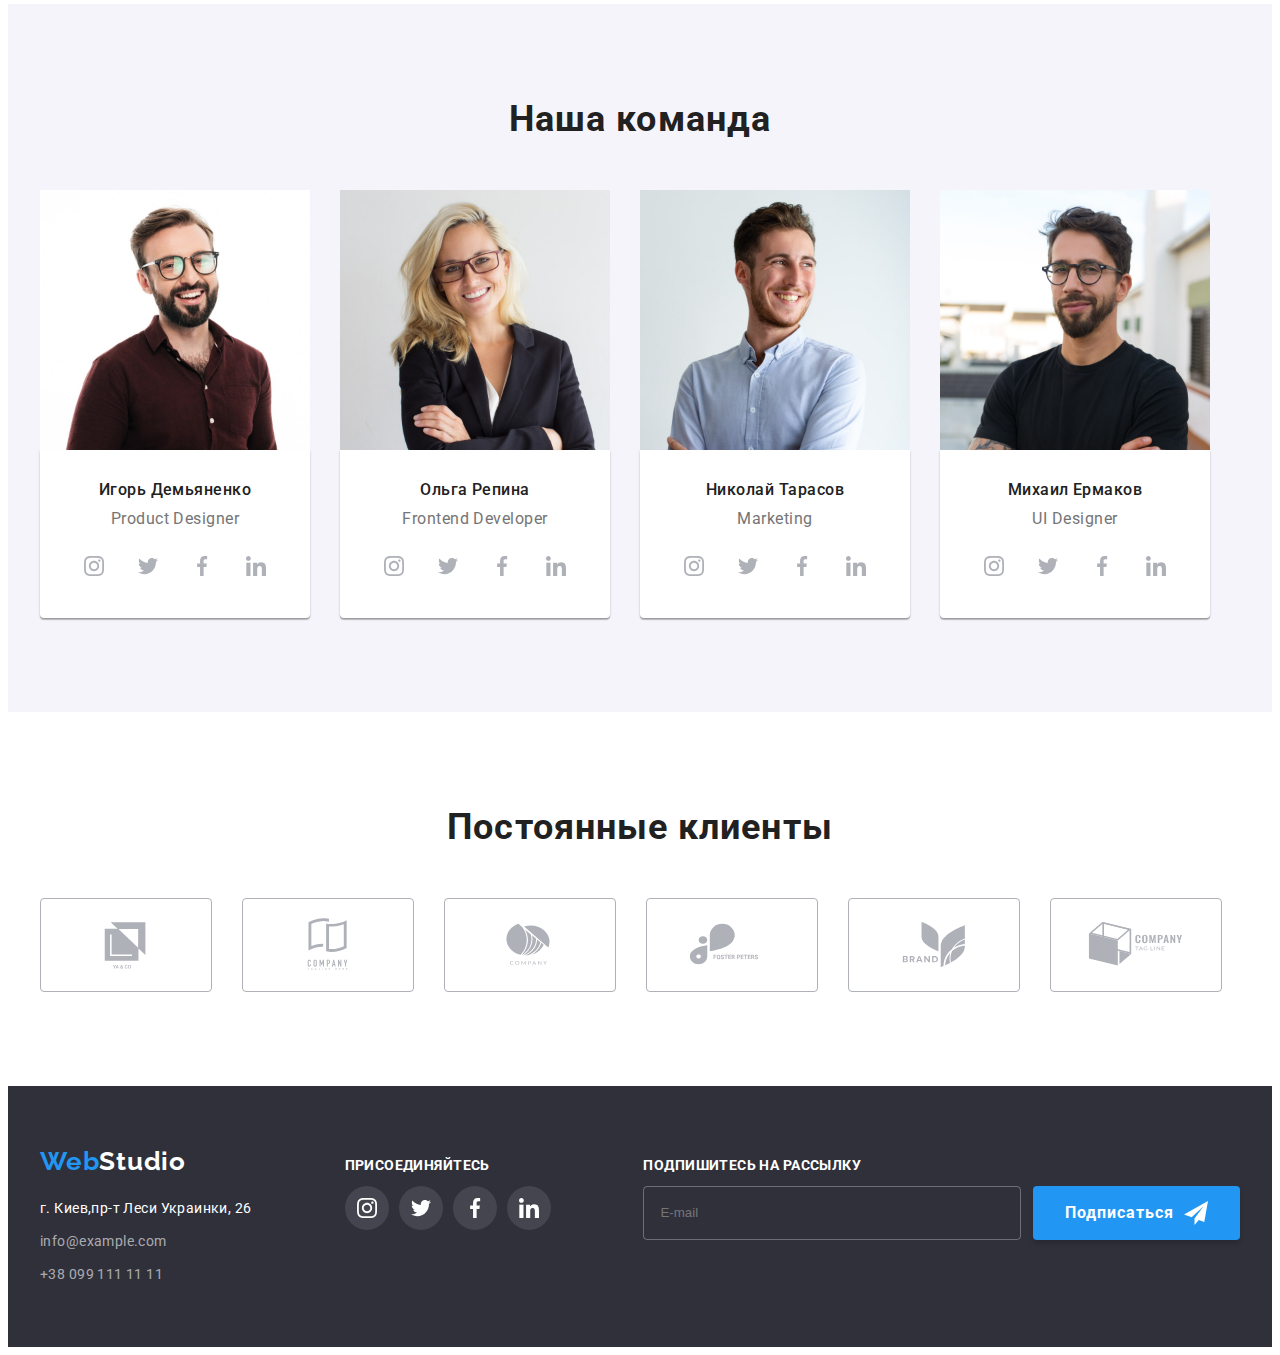
==== commit 13a422ad: "dz-07-pravki-4" ====
--- a/index.html
+++ b/index.html
@@ -142,7 +142,7 @@
                             <p class="team-list__teammate-position">Product Designer</p>
                             <ul class="social-list list">
                                 <li class="social-list__item">
-                                    <a href="" class="social-list__link social-list__link--secondary-color current">
+                                    <a href="" class="social-list__link  current">
                                         <svg class="social-list__icon" width="20" height="20">
                                             <use href="./images/icons.svg#icon-instagram"></use>
                                         </svg>
@@ -338,26 +338,26 @@
                     <li class="social-list__item">
                         <a href="" class="social-list__link social-list__link--secondary-color">
                             <svg class="social-list__icon" width="20" height="20">
-                                <use href="./images/icons.svg#icon-instagram-2"></use>
+                                <use href="./images/icons.svg#icon-instagram"></use>
                             </svg>
                         </a>
                     </li>
                     <li class="social-list__item">
                         <a href="" class="social-list__link social-list__link--secondary-color">
                             <svg class="social-list__icon" width="20" height="20">
-                                <use href="./images/icons.svg#icon-twitter-2"></use>
+                                <use href="./images/icons.svg#icon-twitter"></use>
                             </svg></a>
                     </li>
                     <li class="social-list__item">
                         <a href="" class="social-list__link social-list__link--secondary-color">
                             <svg class="social-list__icon" width="20" height="20">
-                                <use href="./images/icons.svg#icon-facebook-2"></use>
+                                <use href="./images/icons.svg#icon-facebook"></use>
                             </svg></a>
                     </li>
                     <li class="social-list__item">
                         <a href="" class="social-list__link social-list__link--secondary-color">
                             <svg class="social-list__icon" width="20" height="20">
-                                <use href="./images/icons.svg#icon-linkedin-2"></use>
+                                <use href="./images/icons.svg#icon-linkedin"></use>
                             </svg></a>
                     </li>
                 </ul>
@@ -367,8 +367,8 @@
                 <form action="#" class="subscribe">
                     <input type="text" name="mailing-email" class="subscribe__input" id="mailing-email"
                         placeholder="E-mail" />
-                    <button class="primary-btn primary-btn--flex primary-btn--icon" type="submit">Подписаться<svg
-                            class="" width="24" height="24">
+                    <button class="primary-btn primary-btn--flex" type="submit">Подписаться<svg
+                            class="primary-btn__icon" width="24" height="24">
                             <use href="./images/icons.svg#icon-send"></use>
                         </svg>
                     </button>
@@ -387,7 +387,7 @@
             <form action="#" class="">
                 <div class="form-field">
                     <label for="user-name" class="label">Имя</label>
-                    <div class="input-groop-absolut current">
+                    <div class="input-group-absolut current">
                         <input type="text" name="user-name" class="form-field__input" id="user-name" />
                         <svg class="form-field__icon" width="18" height="18">
                             <use href="./images/icons.svg#icon-person-black"></use>
@@ -396,7 +396,7 @@
                 </div>
                 <div class="form-field">
                     <label for="user-tel" class="label">Телефон</label>
-                    <div class="input-groop-absolut">
+                    <div class="input-group-absolut">
                         <input type="text" name="user-tel" class="form-field__input" id="user-tel" />
                         <svg class="form-field__icon" width="18" height="18">
                             <use href="./images/icons.svg#icon-phone-black"></use>
@@ -405,7 +405,7 @@
                 </div>
                 <div class="form-field">
                     <label for="user-email" class="label">Почта</label>
-                    <div class="input-groop-absolut">
+                    <div class="input-group-absolut">
                         <input type="text" name="user-email" class="form-field__input" id="user-email" />
                         <svg class="form-field__icon" width="18" height="18">
                             <use href="./images/icons.svg#icon-email-black"></use>
--- a/css/main.min.css
+++ b/css/main.min.css
@@ -1,2 +1,2 @@
-.contacts,.contacts__link,.contacts__item,.clients,.clients__link,.footer__container,.subscribe,.E-mail{display:flex}.close-btn,.social-list__link--secondary-color,.social-list__link{display:flex;align-items:center;justify-content:center}body{font-family:'Roboto', sans-serif;color:#000;background-color:#fff}p,h1,h2,h3,h4,h5,h6{margin:0}ul{margin:0;padding:0}img{display:block;max-width:100%;height:auto}.section{padding:94px 0}.section-title{font-style:normal;text-align:center;font-weight:700;font-size:36px;line-height:1.17;letter-spacing:.03em;color:#212121;margin-bottom:50px}.container{width:1200px;padding:0 15px;margin:0 auto}.list{list-style:none}.link{text-decoration:none}.visually-hidden{position:absolute;white-space:nowrap;width:1px;height:1px;overflow:hidden;border:0;padding:0;clip:rect(0 0 0 0);clip-path:inset(50%);margin:-1px}.is-hidden{visibility:hidden;opacity:0;pointer-events:none}.header__container{display:flex;align-items:center}.header__nav{margin-left:93px}.header--border{border:1px solid #ececec}.primary-btn--flex{display:flex;align-items:center;justify-content:center}.primary-btn{cursor:pointer;font-family:inherit;font-weight:700;font-size:16px;line-height:1.87;letter-spacing:.06em;color:#fff;background-color:#2196f3;margin:0 auto;transition:background-color 250ms cubic-bezier(0.4, 0, 0.2, 1);display:block;min-width:200px;min-height:50px;padding:10px 32px;border:none;box-shadow:0px 4px 4px rgba(0,0,0,0.15);border-radius:4px}.primary-btn:focus,.primary-btn:hover{background-color:#2196f3}.primary-btn--icon{background-repeat:no-repeat;background-position:center;background-size:cover;margin-left:10px}.secondary-btn{cursor:pointer;font-family:inherit;font-weight:500;font-size:16px;line-height:1.62;letter-spacing:.03em;color:#212121;background-color:#f5f4fa;border-radius:4px;padding:6px 22px;border:none;transition:background-color 250ms cubic-bezier(0.4, 0, 0.2, 1),color 250ms cubic-bezier(0.4, 0, 0.2, 1)}.secondary-btn:hover,.secondary-btn:focus{color:#fff;background-color:#2196f3;box-shadow:0px 3px 1px rgba(0,0,0,0.1),0px 1px 2px rgba(0,0,0,0.08),0px 2px 2px rgba(0,0,0,0.12)}.close-btn{cursor:pointer;position:absolute;top:8px;right:8px;width:30px;height:30px;background-color:transparent;background:#fff;border:1px solid rgba(0,0,0,0.1);border-radius:50%}.close-btn__icon:hover,.close-btn__icon:focus{fill:#2196f3;transition:fill transition-cubic}.logo{font-family:Raleway;font-style:normal;font-weight:700;font-size:26px;line-height:1.19;letter-spacing:.03em;margin-bottom:20px;color:#000}.logo__web{color:#2196f3}.logo--secondary{color:#fff}.nav-list{display:flex;align-items:center}.nav-list__item:not(:last-child){margin-right:50px}.nav-list__link{font-weight:500;font-size:14px;line-height:1.14;letter-spacing:0.02em;color:#212121;padding:32px 0;display:block;transition:color 250ms cubic-bezier(0.4, 0, 0.2, 1);position:relative}.nav-list__link--current::after{content:'';position:absolute;left:0;bottom:0;display:block;width:100%;height:4px;border-radius:10px;background-color:#2196f3}.nav-list__link--current{color:#2196f3}.nav-list__link:hover,.nav-list__link:focus{color:#2196f3}.contacts{margin-left:auto}.contacts:not(:last-child){margin-right:50px}.contacts__link{font-style:normal;font-weight:500;font-size:14px;line-height:1.14;letter-spacing:.02em;color:#757575;padding:32px 0;transition:color 250ms cubic-bezier(0.4, 0, 0.2, 1)}.contacts__item{align-items:center;justify-content:center;margin-left:30px}.contacts__link:hover,.contacts__link:focus{color:#2196f3}.contacts__icon{margin-right:10px}.contacts__icon{fill:currentColor}.main-section{text-align:center;font-weight:900;font-size:44px;line-height:1.36;letter-spacing:.06em;text-transform:uppercase;color:#fff;background-color:#2f303a;background-size:cover;background-image:linear-gradient(rgba(47,48,58,0.4), rgba(47,48,58,0.4)),url(../images/hero-bg.jpg);background-repeat:no-repeat;background-position:center;padding:200px 0}.main-section__title{font-size:44px;max-width:696px;margin:0 auto 30px}.special{padding-bottom:47px}.special-list{display:flex}.special-list__icon-wrapp{display:flex;justify-content:center;background-color:#f5f4fa;padding:25px 100px;margin-bottom:30px;border-radius:4px}.special-list__icon-wrapp+.special-list__icon-wrapp{margin-left:30px}.special-list__item{margin-right:30px}.special-list__item:not(:last-child){margin-right:30px}.special-list__title{font-weight:700;font-size:14px;line-height:1.14;letter-spacing:0.03em;text-transform:uppercase;color:#212121;margin-bottom:10px}.special-list__text{font-weight:400;font-size:14px;line-height:1.71;letter-spacing:0.03em;color:#757575}.section-work{padding-top:47px}.works{display:flex}.works__item{position:relative}.works__text-wrapp{background:rgba(47,48,58,0.8);width:100%;position:absolute;padding:27px;text-align:center;left:0;bottom:0}.works__text{font-weight:700;font-size:14px;line-height:1.14;text-align:center;letter-spacing:0.03em;text-transform:uppercase;color:#fff}.works__item:not(:last-child){margin-right:30px}.team{background-color:#f5f4fa}.team-list{display:flex}.team-list__item:not(:last-child){margin-right:30px}.team-list__teammate{padding:30px 32px;background:#fff;box-shadow:0px 1px 3px rgba(0,0,0,0.12),0px 1px 1px rgba(0,0,0,0.14),0px 2px 1px rgba(0,0,0,0.2);border-radius:0px 0px 4px 4px}.team-list__teammate-name{text-align:center;font-style:normal;font-weight:500;font-size:16px;line-height:1.19;letter-spacing:.03em;color:#212121}.team-list__teammate-position{line-height:1.19;text-align:center;letter-spacing:0.03em;margin-top:10px;margin-bottom:16px;font-weight:400;font-size:16px;color:#757575}.social-list{display:flex}.social-list__link--secondary-color{border-radius:50%;transition:background-color 250ms cubic-bezier(0.4, 0, 0.2, 1)}.social-list__link--secondary-color{background-color:rgba(255,255,255,0.1)}.social-list__link{width:44px;height:44px;border-radius:50%;transition:background-color 250ms cubic-bezier(0.4, 0, 0.2, 1)}.social-list__link:hover,.social-list__link:focus{background-color:#2196f3}.social-list__link:hover .social-list__icon,.social-list__link:focus .social-list__icon{fill:#fff}.social-list__item:not(:first-child){margin-left:10px}.social-list__icon{fill:#afb1b8;transition:fill 250ms cubic-bezier(0.4, 0, 0.2, 1)}.clients__item:not(:first-child){margin-left:30px}.clients__link{justify-content:center;align-items:center;width:170px;height:92px;border:1px solid #afb1b8;border-radius:4px;color:#afb1b8;transition:border 250ms cubic-bezier(0.4, 0, 0.2, 1),color 250ms cubic-bezier(0.4, 0, 0.2, 1)}.clients__link:hover,.clients__link:focus{border-color:#2196f3}.clients__link:hover,.clients__link:focus{color:#2196f3}.clients__icon{fill:currentColor}.footer{padding:60px 0;background-color:#2f303a}.footer__title{font-size:14px;line-height:1.14;letter-spacing:0.03em;text-transform:uppercase;color:#fff;margin-bottom:12px}.footer__container{justify-content:space-between;align-items:baseline}.address{margin-top:20px}.address__contacts{display:block}.address__map{font-style:normal;font-weight:400;font-size:14px;line-height:1.71;letter-spacing:.03em;color:#fff;transition:color 250ms cubic-bezier(0.4, 0, 0.2, 1)}.address__map__map:hover,.address__map__map:focus{color:#2196f3}.address__link{font-style:normal;font-weight:400;font-size:14px;line-height:1.71;letter-spacing:.03em;color:rgba(255,255,255,0.6);transition:color 250ms cubic-bezier(0.4, 0, 0.2, 1)}.address__link__link:hover,.address__link__link:focus{color:#2196f3}.address__item:not(:last-child){margin-bottom:9px}.subscribe__input{margin-right:12px;border-radius:4px;padding-left:16px;background-color:transparent;transition:border-color 250ms cubic-bezier(0.4, 0, 0.2, 1);width:358px;min-height:50px;border:1px solid rgba(255,255,255,0.3)}.E-mail{font-weight:400;font-size:16px;line-height:1.25;letter-spacing:.03em;align-items:center;color:rgba(255,255,255,0.6)}.filter{display:flex;justify-content:center;margin-bottom:50px}.filter__item:not(:last-child){margin-right:8px}.portfolio-list{display:flex;flex-wrap:wrap}.portfolio-list__title{font-style:normal;font-weight:500;font-size:18px;line-height:2;letter-spacing:0.06em;color:#212121}.portfolio-list__text{font-size:16px;line-height:1.87;letter-spacing:0.03em;color:#757575}.portfolio-list__description--overlay{position:absolute;top:0;left:0;padding:63px 24px;height:101%;background-color:rgba(33,150,243,0.9);transform:translateY(100%);transition:transform 250ms}.portfolio-list__item:hover,.portfolio-list__item:focus{box-shadow:0px 1px 1px rgba(0,0,0,0.12),0px 4px 4px rgba(0,0,0,0.06),1px 4px 6px rgba(0,0,0,0.16)}.portfolio-list__item:hover .portfolio-list__description--overlay{transform:translateY(0)}.portfolio-list__item{border:1px solid #eee;transition:box-shadow 250ms cubic-bezier(0.4, 0, 0.2, 1)}.portfolio-list__item{flex-basis:calc((100% - 60px) / 3)}.portfolio-list__item:not(:nth-child(3n)){margin-right:30px}.portfolio-list__item:not(:nth-child(-n+3)){margin-top:30px}.portfolio-list__type-work{padding:20px 24px}.portfolio-list__item-wrap{position:relative;overflow:hidden}.portfolio-list__description{font-style:normal;font-weight:400;font-size:18px;line-height:1.56;letter-spacing:0.03em;color:#fff}.backdrop{display:flex;justify-content:center;align-items:center;width:100vw;height:100vh;background-color:rgba(0,0,0,0.2);position:fixed;top:0;left:0;transition:opacity 250ms, visibility 250ms}.backdrop.is-hidden .modal{transform:scale(0.7)}.modal{width:528px;min-height:581px;padding:40px;background-color:#fff;border-radius:5px;position:absolute;transform:scale(1);transition:transform 250ms cubic-bezier(0.4, 0, 0.2, 1)}.modal__title{text-align:center;font-weight:700;font-size:20px;line-height:1.15;letter-spacing:.03em;color:#212121;margin-bottom:12px}.form-field{margin-bottom:10px}.label{font-weight:400;font-size:12px;line-height:1.17;letter-spacing:0.01em;color:#757575;background-color:transparent;margin-bottom:4px;display:block}.form-field-textarea{margin-bottom:20px;display:flex;flex-direction:column}.input-groop-absolut{position:relative}.form-field__input{width:100%;height:40px;border:1px solid rgba(33,33,33,0.2);border-radius:4px;outline:none;padding-left:42px;background-color:transparent;color:#000;transition:border-color 250ms cubic-bezier(0.4, 0, 0.2, 1)}.form-field__input:focus+.input-icon{fill:#2196f3}.form-field__input:focus{border-color:#2196f3}.form-field__icon{position:absolute;margin-left:12px;top:50%;transform:translateY(-50%);left:0;transition:fill 250ms cubic-bezier(0.4, 0, 0.2, 1)}.form-field-textarea__input{width:448px;height:120px;border:1px solid rgba(33,33,33,0.2);border-radius:4px;outline:none;padding:12px 16px;resize:none}.form-field-textarea__input:focus{border-color:#2196f3}.form-field-textarea__input::placeholder{font-weight:400;font-size:12px;line-height:14px;letter-spacing:0.01em;color:rgba(117,117,117,0.5)}.checkbox-field{cursor:pointer;margin-bottom:30px}.checkbox-field__label{font-weight:400;font-size:14px;line-height:1.71;letter-spacing:0.03em;color:#757575;display:flex;align-items:center}.checkbox-field__label span{width:16px;height:15px;border:2px solid #212121;margin-right:8px;border-radius:2px;display:flex;align-items:center;justify-content:center}.checkbox-field__icon{fill:#fff}.checkbox-field__link{text-decoration-skip-ink:none;color:#2196f3}.checkbox-field__input:checked+.checkbox-field__label span{background-color:#2196f3;border:none}
+.contacts,.contacts__link,.contacts__item,.clients,.clients__link,.footer__container,.subscribe{display:flex}.close-btn,.social-list__link--secondary-color,.social-list__link{display:flex;align-items:center;justify-content:center}body{font-family:'Roboto', sans-serif;color:#000;background-color:#fff}p,h1,h2,h3,h4,h5,h6{margin:0}ul{margin:0;padding:0}img{display:block;max-width:100%;height:auto}.section{padding:94px 0}.section-title{font-style:normal;text-align:center;font-weight:700;font-size:36px;line-height:1.17;letter-spacing:.03em;color:#212121;margin-bottom:50px}.container{width:1200px;padding:0 15px;margin:0 auto}.list{list-style:none}.link{text-decoration:none}.visually-hidden{position:absolute;white-space:nowrap;width:1px;height:1px;overflow:hidden;border:0;padding:0;clip:rect(0 0 0 0);clip-path:inset(50%);margin:-1px}.is-hidden{visibility:hidden;opacity:0;pointer-events:none}.header__container{display:flex;align-items:center}.header__nav{margin-left:93px}.header--border{border:1px solid #ececec}.primary-btn{cursor:pointer;font-family:inherit;font-weight:700;font-size:16px;line-height:1.87;letter-spacing:.06em;color:#fff;background-color:#2196f3;margin:0 auto;transition:background-color 250ms cubic-bezier(0.4, 0, 0.2, 1);display:block;min-width:200px;min-height:50px;padding:10px 32px;border:none;box-shadow:0px 4px 4px rgba(0,0,0,0.15);border-radius:4px}.primary-btn:focus,.primary-btn:hover{background-color:#2196f3}.primary-btn--flex{display:flex;align-items:center;justify-content:center}.primary-btn__icon{background-repeat:no-repeat;background-position:center;background-size:cover;margin-left:10px}.secondary-btn{cursor:pointer;font-family:inherit;font-weight:500;font-size:16px;line-height:1.62;letter-spacing:.03em;color:#212121;background-color:#f5f4fa;border-radius:4px;padding:6px 22px;border:none;transition:background-color 250ms cubic-bezier(0.4, 0, 0.2, 1),color 250ms cubic-bezier(0.4, 0, 0.2, 1)}.secondary-btn:hover,.secondary-btn:focus{color:#fff;background-color:#2196f3;box-shadow:0px 3px 1px rgba(0,0,0,0.1),0px 1px 2px rgba(0,0,0,0.08),0px 2px 2px rgba(0,0,0,0.12)}.close-btn{cursor:pointer;position:absolute;top:8px;right:8px;width:30px;height:30px;background-color:transparent;background:#fff;border:1px solid rgba(0,0,0,0.1);border-radius:50%}.close-btn__icon:hover,.close-btn__icon:focus{fill:#2196f3;transition:fill transition-cubic}.logo{font-family:Raleway;font-style:normal;font-weight:700;font-size:26px;line-height:1.19;letter-spacing:.03em;margin-bottom:20px;color:#000}.logo__web{color:#2196f3}.logo--secondary{color:#fff}.nav-list{display:flex;align-items:center}.nav-list__item:not(:last-child){margin-right:50px}.nav-list__link{font-weight:500;font-size:14px;line-height:1.14;letter-spacing:0.02em;color:#212121;padding:32px 0;display:block;transition:color 250ms cubic-bezier(0.4, 0, 0.2, 1);position:relative}.nav-list__link--current::after{content:'';position:absolute;left:0;bottom:0;display:block;width:100%;height:4px;border-radius:10px;background-color:#2196f3}.nav-list__link--current{color:#2196f3}.nav-list__link:hover,.nav-list__link:focus{color:#2196f3}.contacts{margin-left:auto}.contacts__link{font-style:normal;font-weight:500;font-size:14px;line-height:1.14;letter-spacing:.02em;color:#757575;padding:32px 0;transition:color 250ms cubic-bezier(0.4, 0, 0.2, 1)}.contacts__item{align-items:center;justify-content:center}.contacts__item:not(:last-child){margin-right:50px}.contacts__link:hover,.contacts__link:focus{color:#2196f3}.contacts__icon{margin-right:10px}.contacts__icon{fill:currentColor}.main-section{text-align:center;font-weight:900;font-size:44px;line-height:1.36;letter-spacing:.06em;text-transform:uppercase;color:#fff;background-color:#2f303a;background-size:cover;background-image:linear-gradient(rgba(47,48,58,0.4), rgba(47,48,58,0.4)),url(../images/hero-bg.jpg);background-repeat:no-repeat;background-position:center;padding:200px 0}.main-section__title{font-size:44px;max-width:696px;margin:0 auto 30px}.special{padding-bottom:47px}.special-list{display:flex}.special-list__icon-wrapp{display:flex;justify-content:center;background-color:#f5f4fa;padding:25px 100px;margin-bottom:30px;border-radius:4px}.special-list__icon-wrapp+.special-list__icon-wrapp{margin-left:30px}.special-list__item{margin-right:30px}.special-list__item:not(:last-child){margin-right:30px}.special-list__title{font-weight:700;font-size:14px;line-height:1.14;letter-spacing:0.03em;text-transform:uppercase;color:#212121;margin-bottom:10px}.special-list__text{font-weight:400;font-size:14px;line-height:1.71;letter-spacing:0.03em;color:#757575}.section-work{padding-top:47px}.works{display:flex}.works__item{position:relative}.works__text-wrapp{background:rgba(47,48,58,0.8);width:100%;position:absolute;padding:27px;text-align:center;left:0;bottom:0}.works__text{font-weight:700;font-size:14px;line-height:1.14;text-align:center;letter-spacing:0.03em;text-transform:uppercase;color:#fff}.works__item:not(:last-child){margin-right:30px}.team{background-color:#f5f4fa}.team-list{display:flex}.team-list__item:not(:last-child){margin-right:30px}.team-list__teammate{padding:30px 32px;background:#fff;box-shadow:0px 1px 3px rgba(0,0,0,0.12),0px 1px 1px rgba(0,0,0,0.14),0px 2px 1px rgba(0,0,0,0.2);border-radius:0px 0px 4px 4px}.team-list__teammate-name{text-align:center;font-style:normal;font-weight:500;font-size:16px;line-height:1.19;letter-spacing:.03em;color:#212121}.team-list__teammate-position{line-height:1.19;text-align:center;letter-spacing:0.03em;margin-top:10px;margin-bottom:16px;font-weight:400;font-size:16px;color:#757575}.social-list{display:flex}.social-list__link--secondary-color{border-radius:50%;transition:background-color 250ms cubic-bezier(0.4, 0, 0.2, 1)}.social-list__link{width:44px;height:44px;border-radius:50%;color:#afb1b8;transition:background-color 250ms cubic-bezier(0.4, 0, 0.2, 1)}.social-list__link:hover,.social-list__link:focus{background-color:#2196f3}.social-list__link--secondary-color{color:#fff;background-color:rgba(255,255,255,0.1)}.social-list__link:hover .social-list__icon,.social-list__link:focus .social-list__icon{color:#fff}.social-list__item:not(:first-child){margin-left:10px}.social-list__icon{fill:currentColor;transition:fill 250ms cubic-bezier(0.4, 0, 0.2, 1)}.clients__item:not(:first-child){margin-left:30px}.clients__link{justify-content:center;align-items:center;width:170px;height:92px;border:1px solid #afb1b8;border-radius:4px;color:#afb1b8;transition:border 250ms cubic-bezier(0.4, 0, 0.2, 1),color 250ms cubic-bezier(0.4, 0, 0.2, 1)}.clients__link:hover,.clients__link:focus{border-color:#2196f3}.clients__link:hover,.clients__link:focus{color:#2196f3}.clients__icon{fill:currentColor}.footer{padding:60px 0;background-color:#2f303a}.footer__title{font-size:14px;line-height:1.14;letter-spacing:0.03em;text-transform:uppercase;color:#fff;margin-bottom:12px}.footer__container{justify-content:space-between;align-items:baseline}.address{margin-top:20px}.address__contacts{display:block}.address__map{font-style:normal;font-weight:400;font-size:14px;line-height:1.71;letter-spacing:.03em;color:#fff;transition:color 250ms cubic-bezier(0.4, 0, 0.2, 1)}.address__map__map:hover,.address__map__map:focus{color:#2196f3}.address__link{font-style:normal;font-weight:400;font-size:14px;line-height:1.71;letter-spacing:.03em;color:rgba(255,255,255,0.6);transition:color 250ms cubic-bezier(0.4, 0, 0.2, 1)}.address__link__link:hover,.address__link__link:focus{color:#2196f3}.address__item:not(:last-child){margin-bottom:9px}.subscribe__input{margin-right:12px;border-radius:4px;padding-left:16px;color:#fff;background-color:transparent;transition:border-color 250ms cubic-bezier(0.4, 0, 0.2, 1);width:358px;min-height:50px;border:1px solid rgba(255,255,255,0.3)}.filter{display:flex;justify-content:center;margin-bottom:50px}.filter__item:not(:last-child){margin-right:8px}.portfolio-list{display:flex;flex-wrap:wrap}.portfolio-list__title{font-style:normal;font-weight:500;font-size:18px;line-height:2;letter-spacing:0.06em;color:#212121}.portfolio-list__text{font-size:16px;line-height:1.87;letter-spacing:0.03em;color:#757575}.portfolio-list__description--overlay{position:absolute;top:0;left:0;padding:63px 24px;height:101%;background-color:rgba(33,150,243,0.9);transform:translateY(100%);transition:transform 250ms}.portfolio-list__item:hover,.portfolio-list__item:focus{box-shadow:0px 1px 1px rgba(0,0,0,0.12),0px 4px 4px rgba(0,0,0,0.06),1px 4px 6px rgba(0,0,0,0.16)}.portfolio-list__item:hover .portfolio-list__description--overlay{transform:translateY(0)}.portfolio-list__item{border:1px solid #eee;transition:box-shadow 250ms cubic-bezier(0.4, 0, 0.2, 1)}.portfolio-list__item{flex-basis:calc((100% - 60px) / 3)}.portfolio-list__item:not(:nth-child(3n)){margin-right:30px}.portfolio-list__item:not(:nth-child(-n+3)){margin-top:30px}.portfolio-list__type-work{padding:20px 24px}.portfolio-list__item-wrap{position:relative;overflow:hidden}.portfolio-list__description{font-style:normal;font-weight:400;font-size:18px;line-height:1.56;letter-spacing:0.03em;color:#fff}.backdrop{display:flex;justify-content:center;align-items:center;width:100vw;height:100vh;background-color:rgba(0,0,0,0.2);position:fixed;top:0;left:0;transition:opacity 250ms, visibility 250ms}.backdrop.is-hidden .modal{transform:scale(0.7)}.modal{width:528px;min-height:581px;padding:40px;background-color:#fff;border-radius:5px;position:absolute;transform:scale(1);transition:transform 250ms cubic-bezier(0.4, 0, 0.2, 1)}.modal__title{text-align:center;font-weight:700;font-size:20px;line-height:1.15;letter-spacing:.03em;color:#212121;margin-bottom:12px}.form-field{margin-bottom:10px}.input-group-absolut{position:relative}.form-field__input{width:100%;height:40px;border:1px solid rgba(33,33,33,0.2);border-radius:4px;outline:none;padding-left:42px;background-color:transparent;color:#000;transition:border-color 250ms cubic-bezier(0.4, 0, 0.2, 1)}.form-field__input:focus+.input-icon{fill:#2196f3}.form-field__input:focus{border-color:#2196f3}.form-field__icon{position:absolute;margin-left:12px;top:50%;transform:translateY(-50%);left:0;transition:fill 250ms cubic-bezier(0.4, 0, 0.2, 1)}.checkbox-field{cursor:pointer;margin-bottom:30px}.checkbox-field__label{font-weight:400;font-size:14px;line-height:1.71;letter-spacing:0.03em;color:#757575;display:flex;align-items:center}.checkbox-field__label span{width:16px;height:15px;border:2px solid #212121;margin-right:8px;border-radius:2px;display:flex;align-items:center;justify-content:center}.checkbox-field__icon{fill:#fff}.checkbox-field__link{text-decoration-skip-ink:none;color:#2196f3}.checkbox-field__input:checked+.checkbox-field__label span{background-color:#2196f3;border:none}.form-field-textarea{margin-bottom:20px;display:flex;flex-direction:column}.form-field-textarea__input{width:448px;height:120px;border:1px solid rgba(33,33,33,0.2);border-radius:4px;outline:none;padding:12px 16px;resize:none}.form-field-textarea__input:focus{border-color:#2196f3}.form-field-textarea__input::placeholder{font-weight:400;font-size:12px;line-height:14px;letter-spacing:0.01em;color:rgba(117,117,117,0.5)}.label{font-weight:400;font-size:12px;line-height:1.17;letter-spacing:0.01em;color:#757575;background-color:transparent;margin-bottom:4px;display:block}
 /*# sourceMappingURL=main.min.css.map */